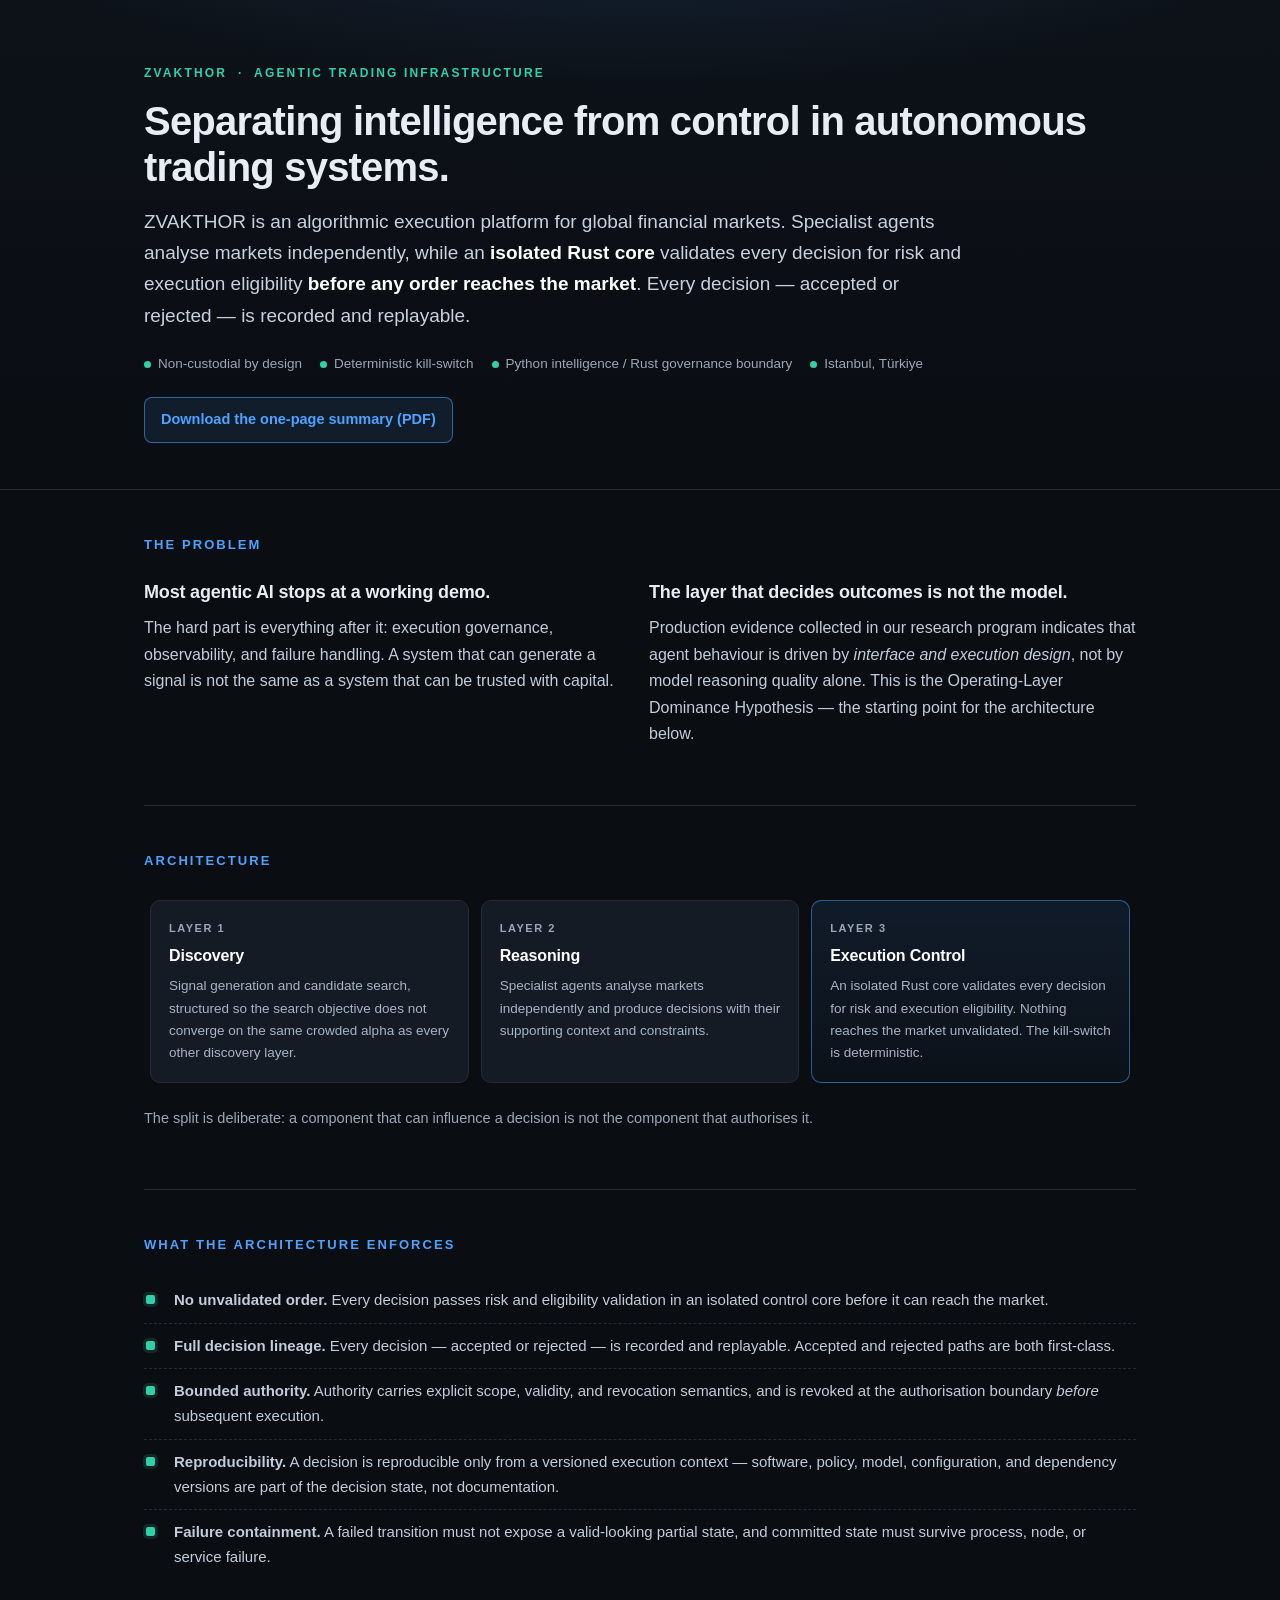
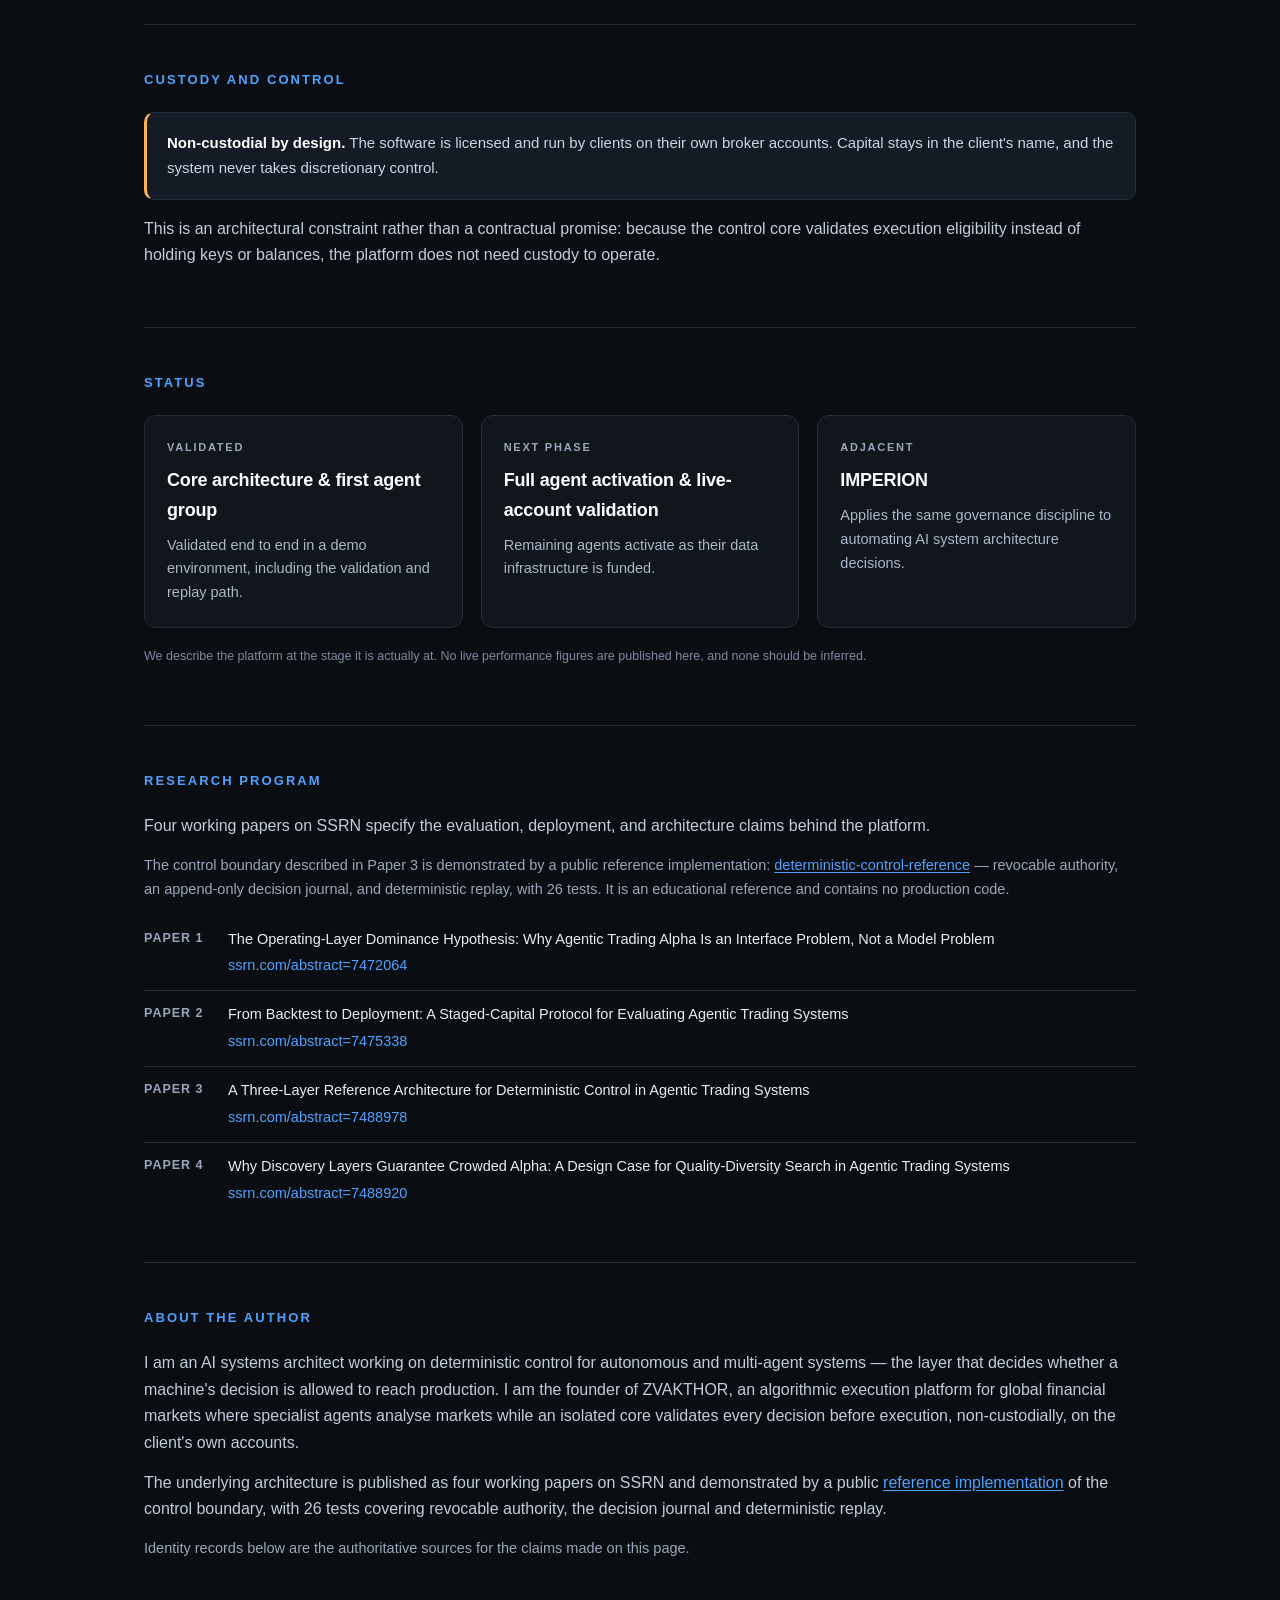
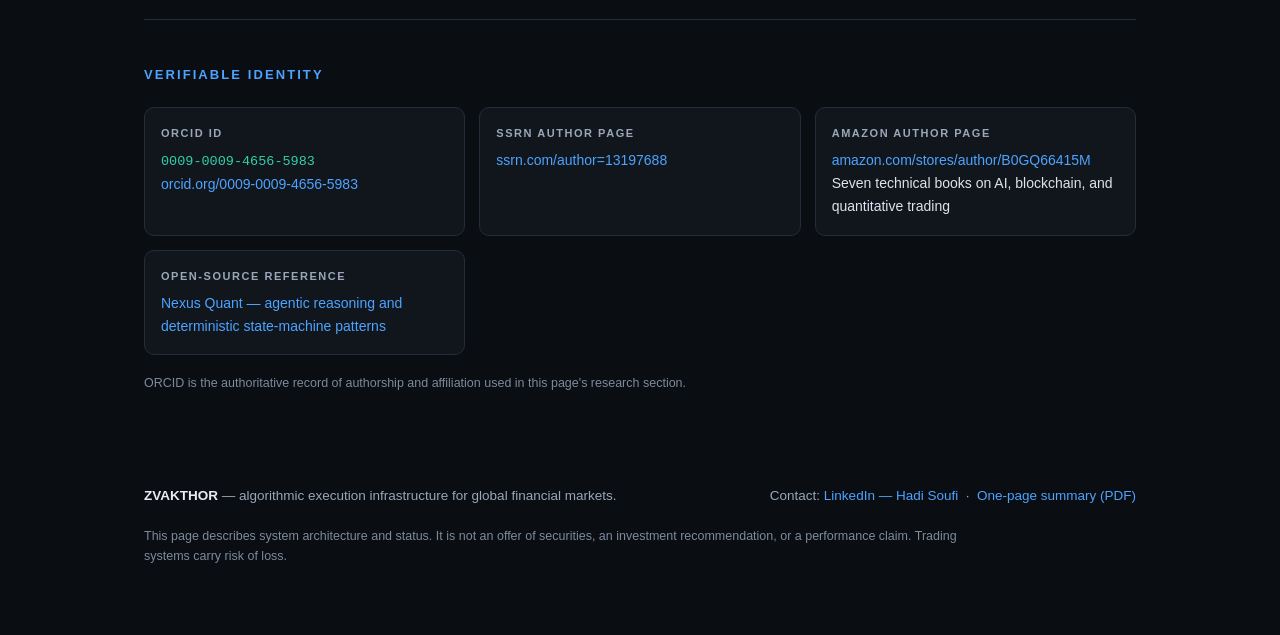
==== index.html @ 2861928b "a11y: make in-text links distinguishable by underline (WCAG 1.4.1)" ====
<!DOCTYPE html>
<html lang="en">
<head>
<meta charset="utf-8">
<meta name="viewport" content="width=device-width, initial-scale=1">
<title>ZVAKTHOR — Deterministic Control for Autonomous Trading Agents</title>
<meta name="description" content="ZVAKTHOR separates intelligence from control in autonomous trading systems. Specialist agents analyse markets; an isolated Rust core validates every decision before it can reach the market. Non-custodial by design.">
<meta property="og:type" content="website">
<meta property="og:site_name" content="ZVAKTHOR">
<meta property="og:title" content="ZVAKTHOR — Deterministic Control for Autonomous Trading Agents">
<meta property="og:description" content="Separating intelligence from control: specialist agents analyse markets, an isolated Rust core validates every decision before it can reach the market, and every decision is recorded and replayable. Four SSRN research papers and a verifiable ORCID record.">
<meta property="og:url" content="https://hadisoufi20.github.io/">
<meta property="og:image" content="https://hadisoufi20.github.io/og-card.png">
<meta property="og:image:width" content="1200">
<meta property="og:image:height" content="630">
<meta name="twitter:card" content="summary_large_image">
<meta name="twitter:title" content="ZVAKTHOR — Deterministic Control for Autonomous Trading Agents">
<meta name="twitter:description" content="Specialist agents analyse markets; an isolated Rust core validates every decision before it can reach the market. Non-custodial by design.">
<meta name="twitter:image" content="https://hadisoufi20.github.io/og-card.png">
<link rel="icon" href="data:image/svg+xml,%3Csvg xmlns='http://www.w3.org/2000/svg' viewBox='0 0 64 64'%3E%3Crect width='64' height='64' rx='12' fill='%230a0d12'/%3E%3Cpath d='M18 18h28L30 34h14L18 46l10-16z' fill='%234da3ff'/%3E%3C/svg%3E">
<meta name="theme-color" content="#0a0d12">
<link rel="canonical" href="https://hadisoufi20.github.io/">
<meta name="robots" content="index,follow,max-image-preview:large">
<meta name="author" content="Hadi Soufi">
<script type="application/ld+json">{"@context":"https://schema.org","@graph":[{"@type":"Person","@id":"https://hadisoufi20.github.io/#person","name":"Hadi Soufi","jobTitle":"Founder, ZVAKTHOR","description":"AI systems architect specialising in deterministic control architectures for autonomous and multi-agent systems.","url":"https://hadisoufi20.github.io/","sameAs":["https://orcid.org/0009-0009-4656-5983","https://ssrn.com/author=13197688","https://www.linkedin.com/in/hadi-soufi-463170266","https://github.com/hadisoufi20","https://www.amazon.com/stores/author/B0GQ66415M"]},{"@type":"Organization","@id":"https://hadisoufi20.github.io/#zvakthor","name":"ZVAKTHOR","description":"Algorithmic execution platform that separates intelligence from control: specialist agents analyse markets while an isolated Rust core validates every decision for risk and execution eligibility before any order reaches the market.","url":"https://hadisoufi20.github.io/","founder":{"@id":"https://hadisoufi20.github.io/#person"},"knowsAbout":["AI systems architecture","multi-agent systems","deterministic execution control","algorithmic trading infrastructure"]}]}</script>
<style>
  :root{
    --bg:#0a0d12;
    --panel:#11161d;
    --panel2:#151b24;
    --line:#232c38;
    --ink:#e8edf4;
    --muted:#9aa7b8;
    --accent:#4da3ff;
    --accent2:#31d0aa;
    --warn:#ffb454;
    --maxw:1040px;
  }
  *{box-sizing:border-box}
  html,body{margin:0;padding:0}
  body{
    background:var(--bg);
    color:var(--ink);
    font:16px/1.65 -apple-system,BlinkMacSystemFont,"Segoe UI",Roboto,Helvetica,Arial,sans-serif;
    -webkit-font-smoothing:antialiased;
  }
  a{color:var(--accent);text-decoration:none}
  a:hover{text-decoration:underline}
  p a{text-decoration:underline;text-underline-offset:2px}
  .wrap{max-width:var(--maxw);margin:0 auto;padding:0 24px}

  header.hero{
    border-bottom:1px solid var(--line);
    background:
      radial-gradient(1100px 380px at 50% -180px, rgba(77,163,255,.18), transparent 70%),
      linear-gradient(180deg,#0d1219,#0a0d12);
    padding:64px 0 46px;
  }
  .kicker{
    font-size:12px;letter-spacing:.18em;text-transform:uppercase;
    color:var(--accent2);font-weight:700;margin:0 0 14px;
  }
  h1{
    font-size:40px;line-height:1.15;margin:0 0 16px;letter-spacing:-.02em;font-weight:750;
  }
  h1 .thin{color:var(--muted);font-weight:400}
  .lede{font-size:19px;color:#c7d2e0;margin:0 0 22px;max-width:820px}
  .lede strong{color:#fff}
  .meta{font-size:13.5px;color:var(--muted);display:flex;flex-wrap:wrap;gap:8px 18px}
  .meta span{display:inline-flex;align-items:center;gap:7px}
  .dot{width:7px;height:7px;border-radius:50%;background:var(--accent2);display:inline-block}

  section{padding:44px 0;border-bottom:1px solid var(--line)}
  section:last-of-type{border-bottom:none}
  h2{font-size:13px;letter-spacing:.16em;text-transform:uppercase;color:var(--accent);margin:0 0 22px;font-weight:700}
  h3{font-size:18px;margin:0 0 8px;letter-spacing:-.01em}
  p{margin:0 0 14px;color:#c2cddb}
  p.tight{margin-bottom:8px}

  .grid{display:grid;gap:18px}
  .g3{grid-template-columns:repeat(3,1fr)}
  .g2{grid-template-columns:repeat(2,1fr)}

  .card{
    background:var(--panel);border:1px solid var(--line);border-radius:12px;padding:22px;
  }
  .card .num{
    font-size:11px;letter-spacing:.16em;text-transform:uppercase;color:var(--muted);font-weight:700;
    margin:0 0 10px;
  }
  .card h3{color:#fff}
  .card p{font-size:14.5px;margin:0;color:#aab7c7}

  ul.checks{list-style:none;margin:0;padding:0}
  ul.checks li{
    position:relative;padding:10px 0 10px 30px;border-bottom:1px dashed var(--line);color:#c2cddb;font-size:15px;
  }
  ul.checks li:last-child{border-bottom:none}
  ul.checks li:before{
    content:"";position:absolute;left:2px;top:17px;width:9px;height:9px;border-radius:2px;
    background:var(--accent2);box-shadow:0 0 0 3px rgba(49,208,170,.14);
  }

  .flow{display:flex;align-items:stretch;gap:0;margin:6px 0 0;flex-wrap:wrap}
  .step{
    flex:1 1 200px;background:var(--panel2);border:1px solid var(--line);border-radius:10px;padding:18px;position:relative;margin:6px;
  }
  .step .tag{font-size:11px;letter-spacing:.14em;text-transform:uppercase;color:var(--muted);font-weight:700}
  .step h3{font-size:16px;margin:6px 0 6px;color:#fff}
  .step p{font-size:13.5px;margin:0;color:#a7b4c4}
  .step.core{border-color:rgba(77,163,255,.5);background:linear-gradient(180deg,rgba(77,163,255,.10),rgba(77,163,255,.03))}

  .claim{
    background:var(--panel2);border:1px solid var(--line);border-left:3px solid var(--warn);
    border-radius:10px;padding:18px 20px;color:#cbd5e2;font-size:15px;
  }
  .claim strong{color:#fff}

  table.papers{width:100%;border-collapse:collapse;font-size:14.5px}
  table.papers td{padding:12px 10px;border-bottom:1px solid var(--line);vertical-align:top}
  table.papers td:first-child{padding-left:0;width:74px;color:var(--muted);font-size:12.5px;letter-spacing:.08em;text-transform:uppercase;font-weight:700;white-space:nowrap}
  table.papers tr:last-child td{border-bottom:none}
  table.papers .t{color:#e9eef5;display:block;margin-bottom:3px}

  .ids{display:grid;grid-template-columns:repeat(auto-fit,minmax(240px,1fr));gap:14px}
  .id{background:var(--panel);border:1px solid var(--line);border-radius:10px;padding:16px}
  .id .lbl{font-size:11px;letter-spacing:.14em;text-transform:uppercase;color:var(--muted);font-weight:700;margin-bottom:7px}
  .id .val{font-size:14px;word-break:break-word;color:#dbe4ee}
  .id .val code{font-family:ui-monospace,SFMono-Regular,Menlo,monospace;font-size:13.5px;color:var(--accent2)}

  footer{padding:34px 0 54px;color:var(--muted);font-size:13.5px}
  .foot-grid{display:flex;justify-content:space-between;gap:20px;flex-wrap:wrap}
  .note{font-size:12.5px;color:#7d8b9c;margin-top:18px;max-width:820px}

  @media (max-width:760px){
    h1{font-size:30px}
    .g3,.g2{grid-template-columns:1fr}
    .lede{font-size:17px}
    header.hero{padding:44px 0 34px}
  }
  @media print{
    body{background:#fff;color:#111}
    header.hero{background:#fff;border-bottom:1px solid #ddd}
    .card,.step,.id,.claim{background:#fff;border-color:#ddd}
    h1,h2,h3,.card h3,.step h3,.claim strong{color:#111}
    p,li,.card p,.step p,.id .val{color:#222}
    section{page-break-inside:avoid}
    a{color:#0b5cad}
  }
</style>
</head>
<body>

<header class="hero">
  <div class="wrap">
    <p class="kicker">ZVAKTHOR &nbsp;·&nbsp; Agentic Trading Infrastructure</p>
    <h1>Separating intelligence from control in autonomous trading systems.</h1>
    <p class="lede">
      ZVAKTHOR is an algorithmic execution platform for global financial markets. Specialist agents analyse markets
      independently, while an <strong>isolated Rust core</strong> validates every decision for risk and execution
      eligibility <strong>before any order reaches the market</strong>. Every decision — accepted or rejected — is
      recorded and replayable.
    </p>
    <div class="meta">
      <span><i class="dot"></i> Non-custodial by design</span>
      <span><i class="dot"></i> Deterministic kill-switch</span>
      <span><i class="dot"></i> Python intelligence / Rust governance boundary</span>
      <span><i class="dot"></i> Istanbul, Türkiye</span>
    </div>
    <p style="margin:22px 0 0">
      <a href="zvakthor-one-pager.pdf" style="text-decoration:none;display:inline-block;border:1px solid rgba(77,163,255,.55);background:rgba(77,163,255,.10);border-radius:8px;padding:10px 16px;font-size:14.5px;font-weight:600">Download the one-page summary (PDF)</a>
    </p>
  </div>
</header>

<main class="wrap" id="main">

  <section>
    <h2>The Problem</h2>
    <div class="grid g2">
      <div>
        <h3>Most agentic AI stops at a working demo.</h3>
        <p>
          The hard part is everything after it: execution governance, observability, and failure handling.
          A system that can generate a signal is not the same as a system that can be trusted with capital.
        </p>
      </div>
      <div>
        <h3>The layer that decides outcomes is not the model.</h3>
        <p>
          Production evidence collected in our research program indicates that agent behaviour is driven by
          <em>interface and execution design</em>, not by model reasoning quality alone. This is the
          Operating-Layer Dominance Hypothesis — the starting point for the architecture below.
        </p>
      </div>
    </div>
  </section>

  <section>
    <h2>Architecture</h2>
    <div class="flow">
      <div class="step">
        <div class="tag">Layer 1</div>
        <h3>Discovery</h3>
        <p>Signal generation and candidate search, structured so the search objective does not converge on the same crowded alpha as every other discovery layer.</p>
      </div>
      <div class="step">
        <div class="tag">Layer 2</div>
        <h3>Reasoning</h3>
        <p>Specialist agents analyse markets independently and produce decisions with their supporting context and constraints.</p>
      </div>
      <div class="step core">
        <div class="tag">Layer 3</div>
        <h3>Execution Control</h3>
        <p>An isolated Rust core validates every decision for risk and execution eligibility. Nothing reaches the market unvalidated. The kill-switch is deterministic.</p>
      </div>
    </div>
    <p style="margin-top:18px;font-size:14.5px;color:#9aa7b8">
      The split is deliberate: a component that can influence a decision is not the component that authorises it.
    </p>
  </section>

  <section>
    <h2>What the architecture enforces</h2>
    <ul class="checks">
      <li><strong>No unvalidated order.</strong> Every decision passes risk and eligibility validation in an isolated control core before it can reach the market.</li>
      <li><strong>Full decision lineage.</strong> Every decision — accepted or rejected — is recorded and replayable. Accepted and rejected paths are both first-class.</li>
      <li><strong>Bounded authority.</strong> Authority carries explicit scope, validity, and revocation semantics, and is revoked at the authorisation boundary <em>before</em> subsequent execution.</li>
      <li><strong>Reproducibility.</strong> A decision is reproducible only from a versioned execution context — software, policy, model, configuration, and dependency versions are part of the decision state, not documentation.</li>
      <li><strong>Failure containment.</strong> A failed transition must not expose a valid-looking partial state, and committed state must survive process, node, or service failure.</li>
    </ul>
  </section>

  <section>
    <h2>Custody and control</h2>
    <div class="claim">
      <strong>Non-custodial by design.</strong> The software is licensed and run by clients on their own broker accounts.
      Capital stays in the client's name, and the system never takes discretionary control.
    </div>
    <p style="margin-top:16px">
      This is an architectural constraint rather than a contractual promise: because the control core validates execution
      eligibility instead of holding keys or balances, the platform does not need custody to operate.
    </p>
  </section>

  <section>
    <h2>Status</h2>
    <div class="grid g3">
      <div class="card">
        <div class="num">Validated</div>
        <h3>Core architecture &amp; first agent group</h3>
        <p>Validated end to end in a demo environment, including the validation and replay path.</p>
      </div>
      <div class="card">
        <div class="num">Next phase</div>
        <h3>Full agent activation &amp; live-account validation</h3>
        <p>Remaining agents activate as their data infrastructure is funded.</p>
      </div>
      <div class="card">
        <div class="num">Adjacent</div>
        <h3>IMPERION</h3>
        <p>Applies the same governance discipline to automating AI system architecture decisions.</p>
      </div>
    </div>
    <p class="note">
      We describe the platform at the stage it is actually at. No live performance figures are published here, and none should be inferred.
    </p>
  </section>

  <section>
    <h2>Research program</h2>
    <p>Four working papers on SSRN specify the evaluation, deployment, and architecture claims behind the platform.</p>
    <p style="font-size:14.5px;color:#9aa7b8">
      The control boundary described in Paper 3 is demonstrated by a public reference implementation:
      <a href="https://github.com/hadisoufi20/deterministic-control-reference">deterministic-control-reference</a>
      — revocable authority, an append-only decision journal, and deterministic replay, with 26 tests.
      It is an educational reference and contains no production code.
    </p>
    <table class="papers">
      <tr>
        <td>Paper 1</td>
        <td>
          <span class="t">The Operating-Layer Dominance Hypothesis: Why Agentic Trading Alpha Is an Interface Problem, Not a Model Problem</span>
          <a href="https://ssrn.com/abstract=7472064">ssrn.com/abstract=7472064</a>
        </td>
      </tr>
      <tr>
        <td>Paper 2</td>
        <td>
          <span class="t">From Backtest to Deployment: A Staged-Capital Protocol for Evaluating Agentic Trading Systems</span>
          <a href="https://ssrn.com/abstract=7475338">ssrn.com/abstract=7475338</a>
        </td>
      </tr>
      <tr>
        <td>Paper 3</td>
        <td>
          <span class="t">A Three-Layer Reference Architecture for Deterministic Control in Agentic Trading Systems</span>
          <a href="https://ssrn.com/abstract=7488978">ssrn.com/abstract=7488978</a>
        </td>
      </tr>
      <tr>
        <td>Paper 4</td>
        <td>
          <span class="t">Why Discovery Layers Guarantee Crowded Alpha: A Design Case for Quality-Diversity Search in Agentic Trading Systems</span>
          <a href="https://ssrn.com/abstract=7488920">ssrn.com/abstract=7488920</a>
        </td>
      </tr>
    </table>
  </section>

  <section>
    <h2>About the author</h2>
    <p>
      I am an AI systems architect working on deterministic control for autonomous and multi-agent systems — the
      layer that decides whether a machine's decision is allowed to reach production. I am the founder of
      ZVAKTHOR, an algorithmic execution platform for global financial markets where specialist agents analyse
      markets while an isolated core validates every decision before execution, non-custodially, on the client's
      own accounts.
    </p>
    <p>
      The underlying architecture is published as four working papers on SSRN and demonstrated by a public
      <a href="https://github.com/hadisoufi20/deterministic-control-reference">reference implementation</a> of the
      control boundary, with 26 tests covering revocable authority, the decision journal and deterministic replay.
    </p>
    <p style="font-size:14.5px;color:#9aa7b8">
      Identity records below are the authoritative sources for the claims made on this page.
    </p>
  </section>

  <section>
    <h2>Verifiable identity</h2>
    <div class="ids">
      <div class="id">
        <div class="lbl">ORCID iD</div>
        <div class="val"><code>0009-0009-4656-5983</code><br>
        <a href="https://orcid.org/0009-0009-4656-5983">orcid.org/0009-0009-4656-5983</a></div>
      </div>
      <div class="id">
        <div class="lbl">SSRN author page</div>
        <div class="val"><a href="https://ssrn.com/author=13197688">ssrn.com/author=13197688</a></div>
      </div>
      <div class="id">
        <div class="lbl">Amazon author page</div>
        <div class="val"><a href="https://www.amazon.com/stores/author/B0GQ66415M">amazon.com/stores/author/B0GQ66415M</a><br>Seven technical books on AI, blockchain, and quantitative trading</div>
      </div>
      <div class="id">
        <div class="lbl">Open-source reference</div>
        <div class="val"><a href="https://github.com/hadisoufi20/NexusQuant">Nexus Quant — agentic reasoning and deterministic state-machine patterns</a></div>
      </div>
    </div>
    <p class="note">
      ORCID is the authoritative record of authorship and affiliation used in this page's research section.
    </p>
  </section>

</main>

<footer>
  <div class="wrap">
    <div class="foot-grid">
      <div>
        <strong style="color:#e8edf4">ZVAKTHOR</strong> — algorithmic execution infrastructure for global financial markets.
      </div>
      <div>
        Contact: <a href="https://www.linkedin.com/in/hadi-soufi-463170266">LinkedIn — Hadi Soufi</a>
        &nbsp;·&nbsp; <a href="zvakthor-one-pager.pdf">One-page summary (PDF)</a>
      </div>
    </div>
    <p class="note">
      This page describes system architecture and status. It is not an offer of securities, an investment recommendation,
      or a performance claim. Trading systems carry risk of loss.
    </p>
  </div>
</footer>

</body>
</html>
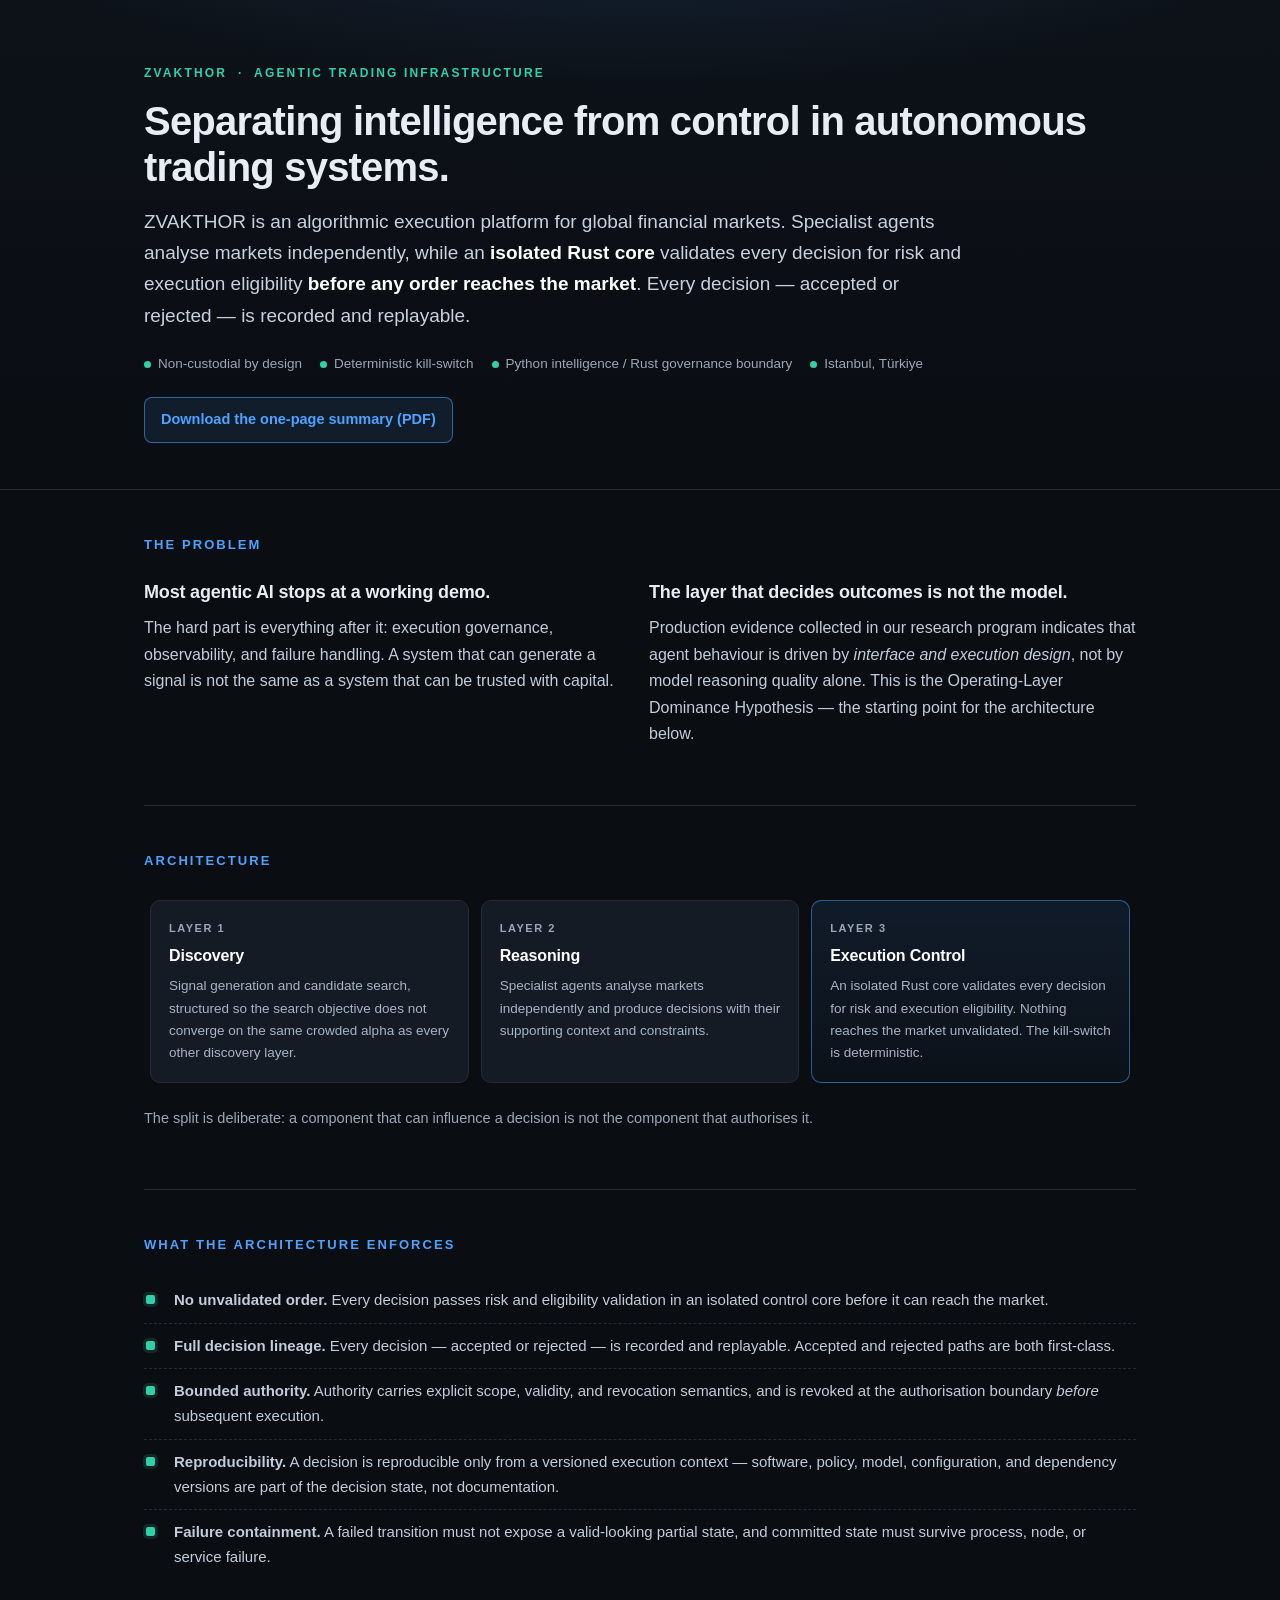
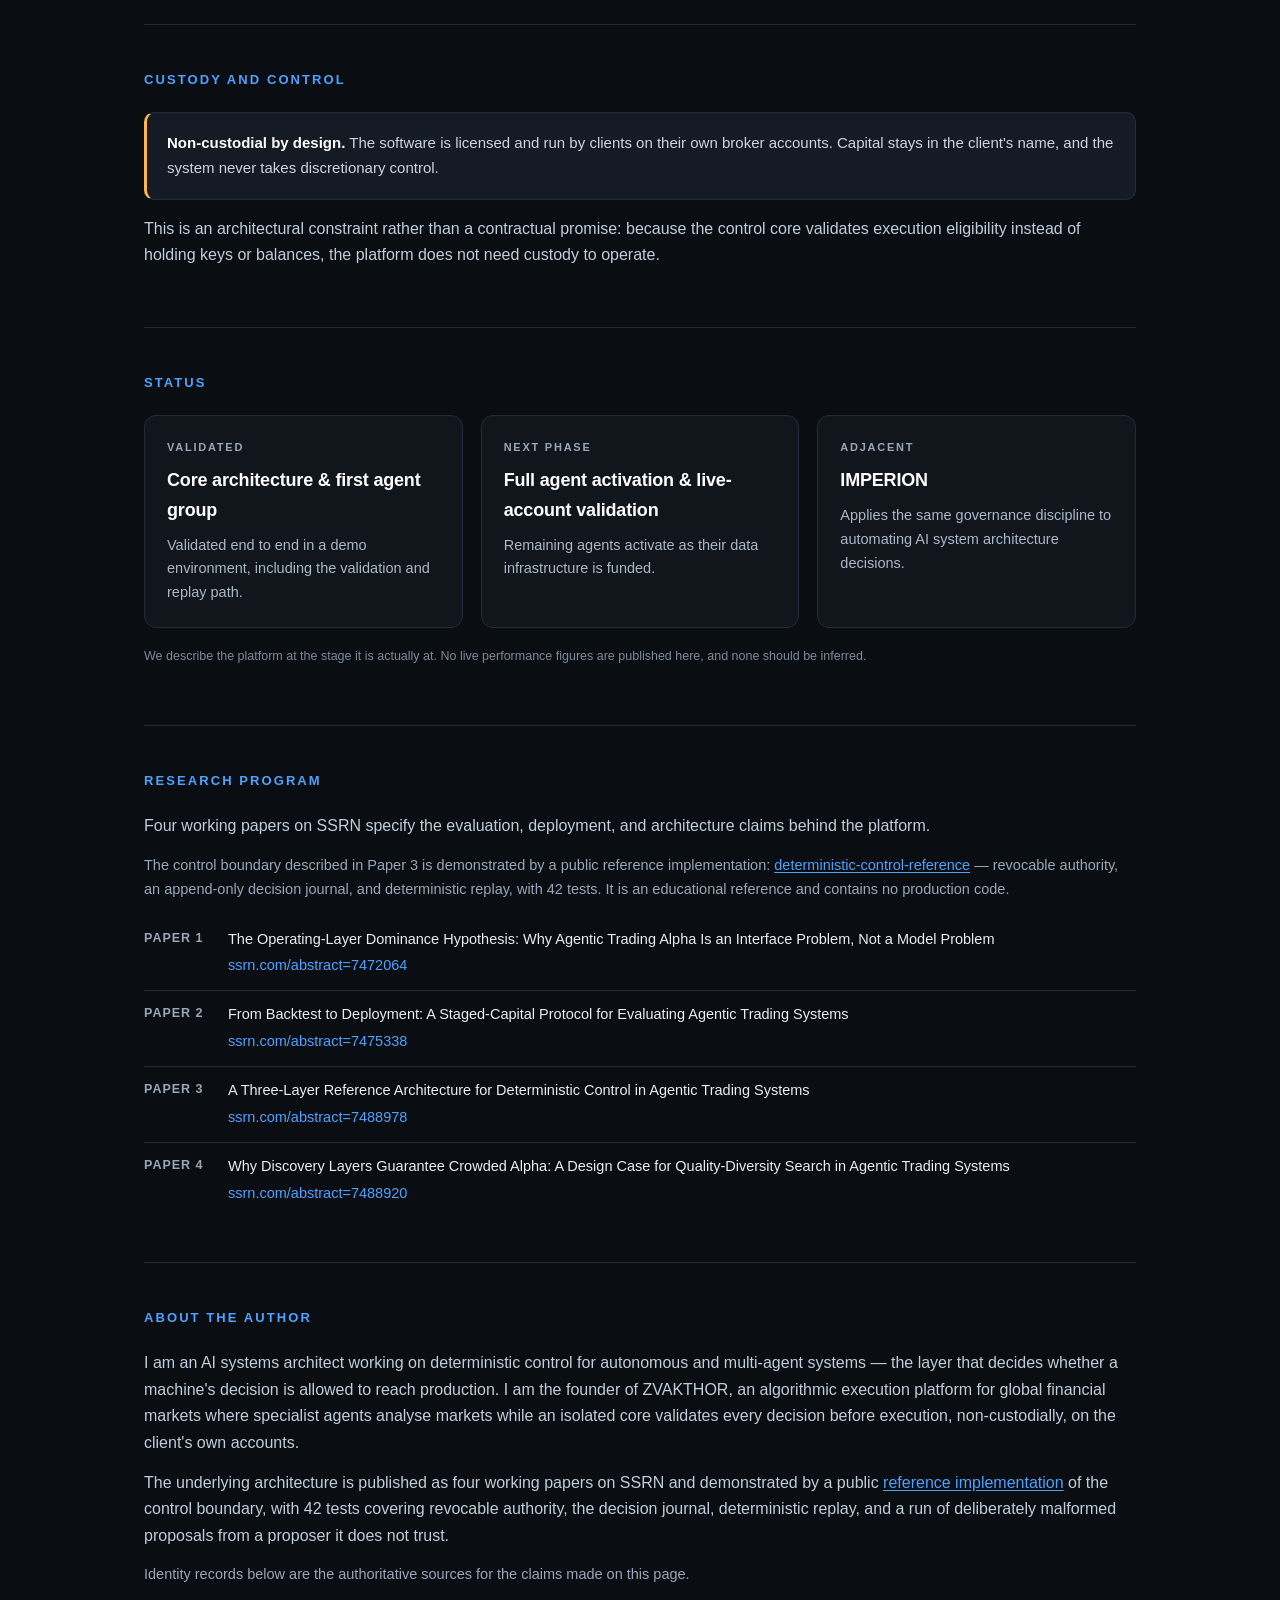
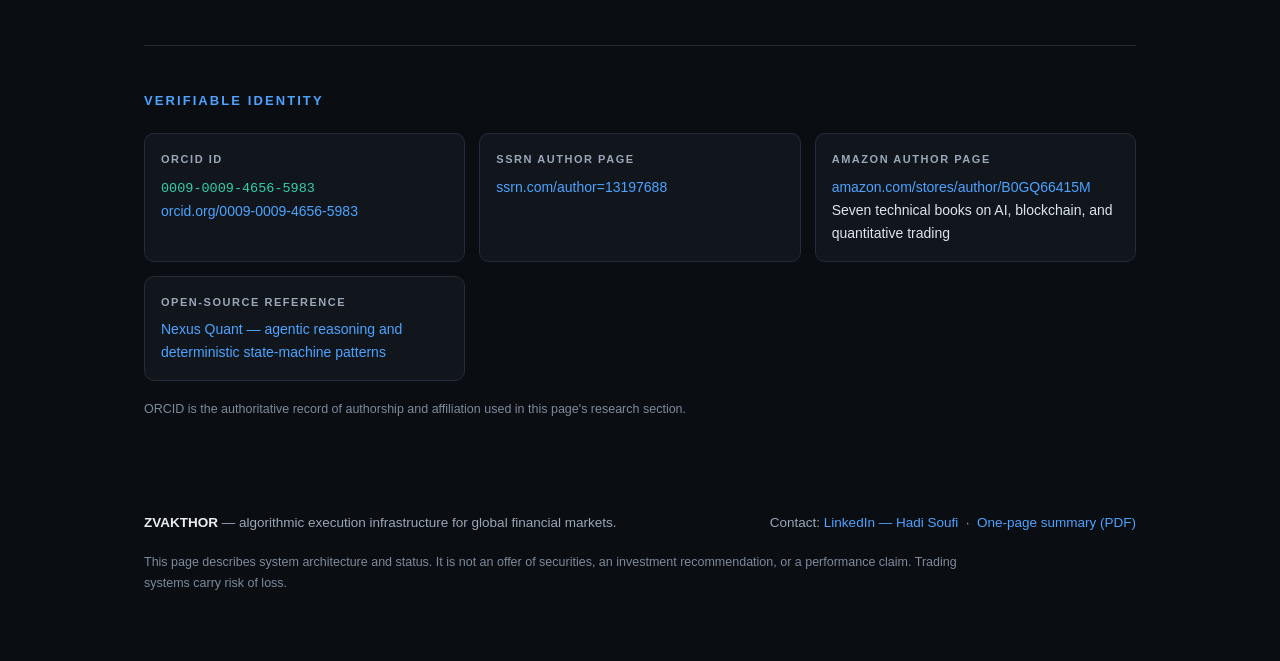
==== commit cd0b25f6: "content: reflect the expanded evidence package (42 tests) for the architecture reference" ====
--- a/index.html
+++ b/index.html
@@ -273,7 +273,7 @@
     <p style="font-size:14.5px;color:#9aa7b8">
       The control boundary described in Paper 3 is demonstrated by a public reference implementation:
       <a href="https://github.com/hadisoufi20/deterministic-control-reference">deterministic-control-reference</a>
-      — revocable authority, an append-only decision journal, and deterministic replay, with 26 tests.
+      — revocable authority, an append-only decision journal, and deterministic replay, with 42 tests.
       It is an educational reference and contains no production code.
     </p>
     <table class="papers">
@@ -320,7 +320,7 @@
     <p>
       The underlying architecture is published as four working papers on SSRN and demonstrated by a public
       <a href="https://github.com/hadisoufi20/deterministic-control-reference">reference implementation</a> of the
-      control boundary, with 26 tests covering revocable authority, the decision journal and deterministic replay.
+      control boundary, with 42 tests covering revocable authority, the decision journal, deterministic replay, and a run of deliberately malformed proposals from a proposer it does not trust.
     </p>
     <p style="font-size:14.5px;color:#9aa7b8">
       Identity records below are the authoritative sources for the claims made on this page.
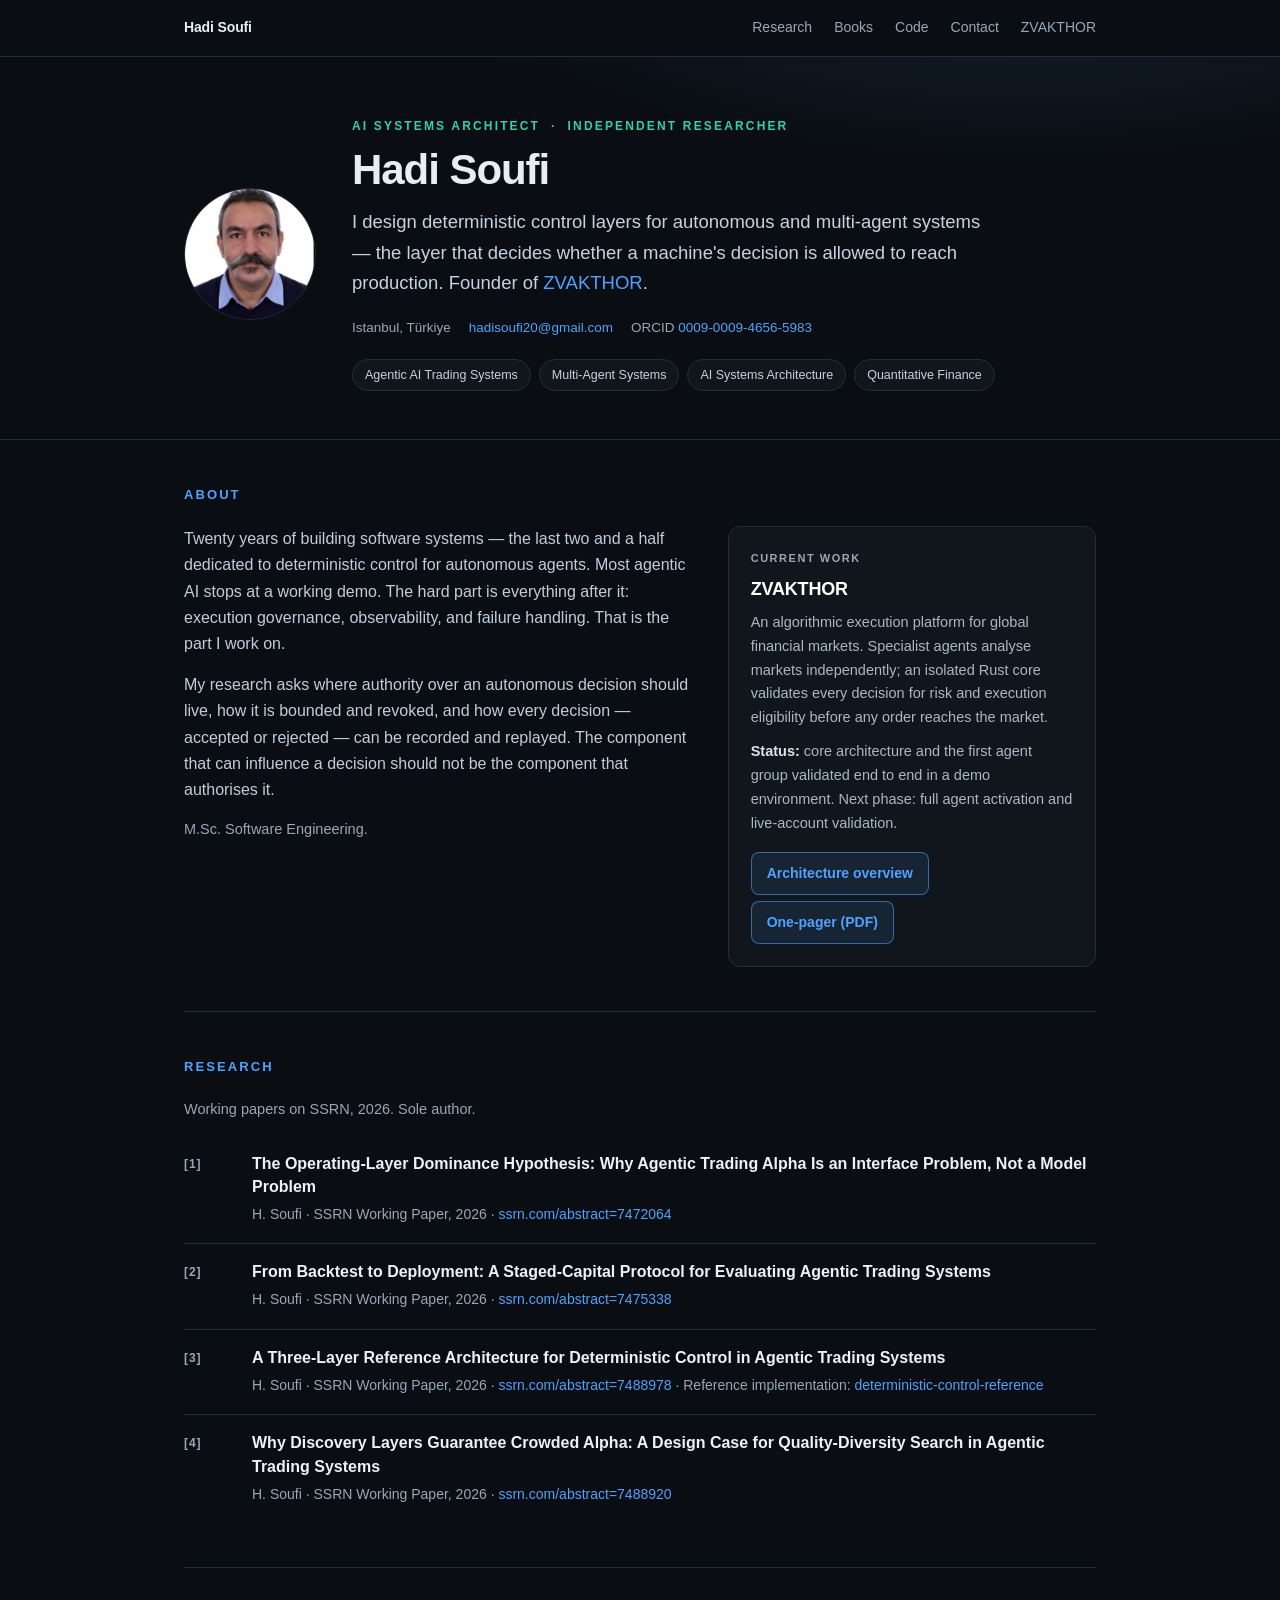
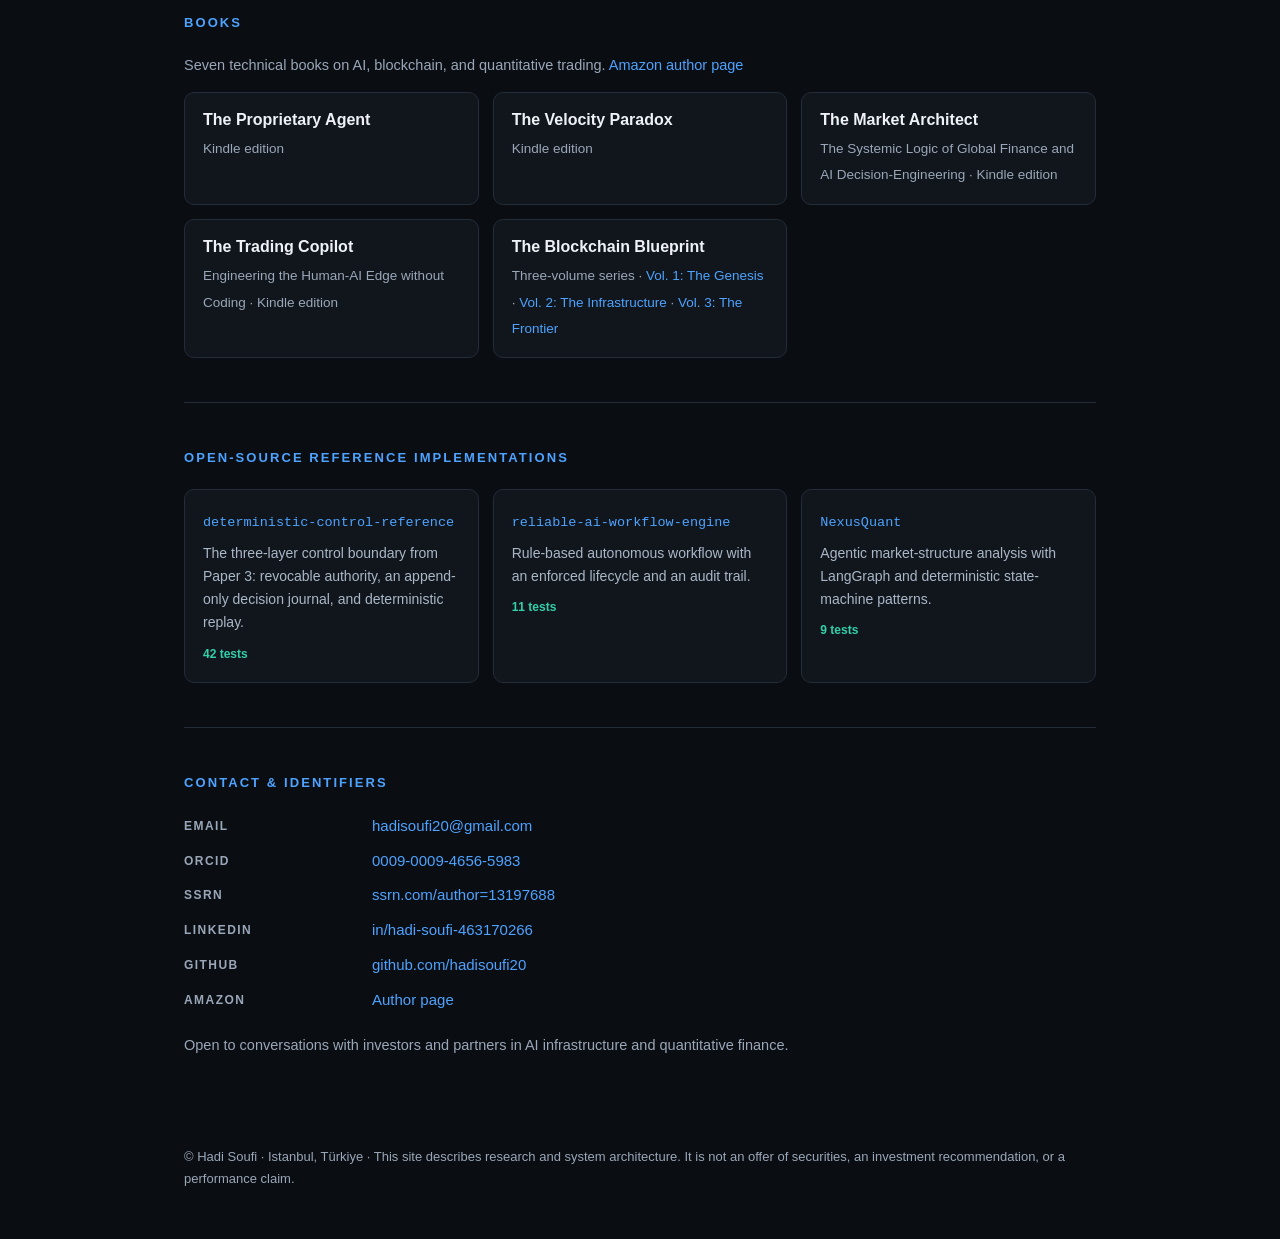
==== commit 5b1f00c9: "Person-first homepage; move ZVAKTHOR overview to /zvakthor/ - New researcher homepage: papers, books" ====
--- a/index.html
+++ b/index.html
@@ -3,373 +3,303 @@
 <head>
 <meta charset="utf-8">
 <meta name="viewport" content="width=device-width, initial-scale=1">
-<title>ZVAKTHOR — Deterministic Control for Autonomous Trading Agents</title>
-<meta name="description" content="ZVAKTHOR separates intelligence from control in autonomous trading systems. Specialist agents analyse markets; an isolated Rust core validates every decision before it can reach the market. Non-custodial by design.">
-<meta property="og:type" content="website">
-<meta property="og:site_name" content="ZVAKTHOR">
-<meta property="og:title" content="ZVAKTHOR — Deterministic Control for Autonomous Trading Agents">
-<meta property="og:description" content="Separating intelligence from control: specialist agents analyse markets, an isolated Rust core validates every decision before it can reach the market, and every decision is recorded and replayable. Four SSRN research papers and a verifiable ORCID record.">
+<title>Hadi Soufi — AI Systems Architect · Deterministic Control for Autonomous Systems</title>
+<meta name="description" content="Hadi Soufi is an AI systems architect and independent researcher working on deterministic control for autonomous and multi-agent systems. Founder of ZVAKTHOR. Four SSRN working papers and seven technical books.">
+<meta property="og:site_name" content="Hadi Soufi">
+<meta property="og:title" content="Hadi Soufi — AI Systems Architect">
+<meta property="og:description" content="Deterministic control for autonomous and multi-agent systems. Founder of ZVAKTHOR. Four SSRN working papers, seven technical books, and public reference implementations.">
 <meta property="og:url" content="https://hadisoufi20.github.io/">
 <meta property="og:image" content="https://hadisoufi20.github.io/og-card.png">
 <meta property="og:image:width" content="1200">
 <meta property="og:image:height" content="630">
+<meta property="og:type" content="website">
 <meta name="twitter:card" content="summary_large_image">
-<meta name="twitter:title" content="ZVAKTHOR — Deterministic Control for Autonomous Trading Agents">
-<meta name="twitter:description" content="Specialist agents analyse markets; an isolated Rust core validates every decision before it can reach the market. Non-custodial by design.">
+<meta name="twitter:title" content="Hadi Soufi — AI Systems Architect">
+<meta name="twitter:description" content="Deterministic control for autonomous and multi-agent systems. Founder of ZVAKTHOR.">
 <meta name="twitter:image" content="https://hadisoufi20.github.io/og-card.png">
 <link rel="icon" href="data:image/svg+xml,%3Csvg xmlns='http://www.w3.org/2000/svg' viewBox='0 0 64 64'%3E%3Crect width='64' height='64' rx='12' fill='%230a0d12'/%3E%3Cpath d='M18 18h28L30 34h14L18 46l10-16z' fill='%234da3ff'/%3E%3C/svg%3E">
 <meta name="theme-color" content="#0a0d12">
 <link rel="canonical" href="https://hadisoufi20.github.io/">
 <meta name="robots" content="index,follow,max-image-preview:large">
 <meta name="author" content="Hadi Soufi">
-<script type="application/ld+json">{"@context":"https://schema.org","@graph":[{"@type":"Person","@id":"https://hadisoufi20.github.io/#person","name":"Hadi Soufi","jobTitle":"Founder, ZVAKTHOR","description":"AI systems architect specialising in deterministic control architectures for autonomous and multi-agent systems.","url":"https://hadisoufi20.github.io/","sameAs":["https://orcid.org/0009-0009-4656-5983","https://ssrn.com/author=13197688","https://www.linkedin.com/in/hadi-soufi-463170266","https://github.com/hadisoufi20","https://www.amazon.com/stores/author/B0GQ66415M"]},{"@type":"Organization","@id":"https://hadisoufi20.github.io/#zvakthor","name":"ZVAKTHOR","description":"Algorithmic execution platform that separates intelligence from control: specialist agents analyse markets while an isolated Rust core validates every decision for risk and execution eligibility before any order reaches the market.","url":"https://hadisoufi20.github.io/","founder":{"@id":"https://hadisoufi20.github.io/#person"},"knowsAbout":["AI systems architecture","multi-agent systems","deterministic execution control","algorithmic trading infrastructure"]}]}</script>
+<link rel="me" href="https://orcid.org/0009-0009-4656-5983">
+<link rel="me" href="https://github.com/hadisoufi20">
+<link rel="me" href="https://www.linkedin.com/in/hadi-soufi-463170266">
+<script type="application/ld+json">{"@context":"https://schema.org","@graph":[
+{"@type":"Person","@id":"https://hadisoufi20.github.io/#person","name":"Hadi Soufi","jobTitle":"AI Systems Architect","description":"AI systems architect and independent researcher working on deterministic control architectures for autonomous and multi-agent systems.","url":"https://hadisoufi20.github.io/","email":"mailto:hadisoufi20@gmail.com","image":"https://hadisoufi20.github.io/assets/profile-photo.png","address":{"@type":"PostalAddress","addressLocality":"Istanbul","addressCountry":"TR"},"identifier":{"@type":"PropertyValue","propertyID":"ORCID","value":"0009-0009-4656-5983"},"knowsAbout":["Agentic AI Trading Systems","Multi-Agent Systems","AI Systems Architecture","Quantitative Finance","Deterministic execution control"],"founder":{"@id":"https://hadisoufi20.github.io/zvakthor/#zvakthor"},"sameAs":["https://orcid.org/0009-0009-4656-5983","https://ssrn.com/author=13197688","https://www.linkedin.com/in/hadi-soufi-463170266","https://github.com/hadisoufi20","https://www.amazon.com/stores/author/B0GQ66415M"]},
+{"@type":"Organization","@id":"https://hadisoufi20.github.io/zvakthor/#zvakthor","name":"ZVAKTHOR","description":"Algorithmic execution platform that separates intelligence from control: specialist agents analyse markets while an isolated Rust core validates every decision for risk and execution eligibility before any order reaches the market.","url":"https://hadisoufi20.github.io/zvakthor/","founder":{"@id":"https://hadisoufi20.github.io/#person"}},
+{"@type":"ScholarlyArticle","name":"The Operating-Layer Dominance Hypothesis: Why Agentic Trading Alpha Is an Interface Problem, Not a Model Problem","author":{"@id":"https://hadisoufi20.github.io/#person"},"publisher":"SSRN","datePublished":"2026","url":"https://ssrn.com/abstract=7472064"},
+{"@type":"ScholarlyArticle","name":"From Backtest to Deployment: A Staged-Capital Protocol for Evaluating Agentic Trading Systems","author":{"@id":"https://hadisoufi20.github.io/#person"},"publisher":"SSRN","datePublished":"2026","url":"https://ssrn.com/abstract=7475338"},
+{"@type":"ScholarlyArticle","name":"A Three-Layer Reference Architecture for Deterministic Control in Agentic Trading Systems","author":{"@id":"https://hadisoufi20.github.io/#person"},"publisher":"SSRN","datePublished":"2026","url":"https://ssrn.com/abstract=7488978"},
+{"@type":"ScholarlyArticle","name":"Why Discovery Layers Guarantee Crowded Alpha: A Design Case for Quality-Diversity Search in Agentic Trading Systems","author":{"@id":"https://hadisoufi20.github.io/#person"},"publisher":"SSRN","datePublished":"2026","url":"https://ssrn.com/abstract=7488920"}
+]}</script>
 <style>
   :root{
-    --bg:#0a0d12;
-    --panel:#11161d;
-    --panel2:#151b24;
-    --line:#232c38;
-    --ink:#e8edf4;
-    --muted:#9aa7b8;
-    --accent:#4da3ff;
-    --accent2:#31d0aa;
-    --warn:#ffb454;
-    --maxw:1040px;
+    --bg:#0a0d12;--panel:#11161d;--panel2:#151b24;--line:#232c38;
+    --ink:#e8edf4;--muted:#9aa7b8;--accent:#4da3ff;--accent2:#31d0aa;--maxw:960px;
   }
   *{box-sizing:border-box}
   html,body{margin:0;padding:0}
-  body{
-    background:var(--bg);
-    color:var(--ink);
-    font:16px/1.65 -apple-system,BlinkMacSystemFont,"Segoe UI",Roboto,Helvetica,Arial,sans-serif;
-    -webkit-font-smoothing:antialiased;
-  }
+  body{background:var(--bg);color:var(--ink);
+    font:16px/1.65 -apple-system,BlinkMacSystemFont,"Segoe UI",Roboto,Helvetica,Arial,sans-serif;-webkit-font-smoothing:antialiased}
   a{color:var(--accent);text-decoration:none}
   a:hover{text-decoration:underline}
-  p a{text-decoration:underline;text-underline-offset:2px}
   .wrap{max-width:var(--maxw);margin:0 auto;padding:0 24px}
 
-  header.hero{
-    border-bottom:1px solid var(--line);
-    background:
-      radial-gradient(1100px 380px at 50% -180px, rgba(77,163,255,.18), transparent 70%),
-      linear-gradient(180deg,#0d1219,#0a0d12);
-    padding:64px 0 46px;
-  }
-  .kicker{
-    font-size:12px;letter-spacing:.18em;text-transform:uppercase;
-    color:var(--accent2);font-weight:700;margin:0 0 14px;
-  }
-  h1{
-    font-size:40px;line-height:1.15;margin:0 0 16px;letter-spacing:-.02em;font-weight:750;
-  }
-  h1 .thin{color:var(--muted);font-weight:400}
-  .lede{font-size:19px;color:#c7d2e0;margin:0 0 22px;max-width:820px}
-  .lede strong{color:#fff}
-  .meta{font-size:13.5px;color:var(--muted);display:flex;flex-wrap:wrap;gap:8px 18px}
-  .meta span{display:inline-flex;align-items:center;gap:7px}
-  .dot{width:7px;height:7px;border-radius:50%;background:var(--accent2);display:inline-block}
+  nav.top{border-bottom:1px solid var(--line)}
+  nav.top .wrap{display:flex;justify-content:space-between;align-items:center;height:56px;font-size:14px}
+  nav.top .name{color:var(--ink);font-weight:650;letter-spacing:-.01em}
+  nav.top ul{list-style:none;display:flex;gap:22px;margin:0;padding:0}
+  nav.top ul a{color:var(--muted)}
+  nav.top ul a:hover{color:var(--ink);text-decoration:none}
+
+  header.hero{padding:60px 0 48px;border-bottom:1px solid var(--line);
+    background:radial-gradient(900px 340px at 80% -120px, rgba(77,163,255,.14), transparent 70%)}
+  .hero-grid{display:flex;gap:36px;align-items:center}
+  .photo{flex:0 0 132px;width:132px;height:132px;border-radius:50%;border:1px solid var(--line);object-fit:cover}
+  .kicker{font-size:12px;letter-spacing:.18em;text-transform:uppercase;color:var(--accent2);font-weight:700;margin:0 0 10px}
+  h1{font-size:42px;line-height:1.1;margin:0 0 14px;letter-spacing:-.025em;font-weight:750}
+  .lede{font-size:18.5px;color:#c7d2e0;margin:0 0 18px;max-width:640px}
+  .meta{font-size:13.5px;color:var(--muted);display:flex;flex-wrap:wrap;gap:6px 18px}
+  .chips{display:flex;flex-wrap:wrap;gap:8px;margin-top:20px}
+  .chip{font-size:12.5px;color:#c7d2e0;border:1px solid var(--line);background:var(--panel);border-radius:999px;padding:5px 12px}
 
   section{padding:44px 0;border-bottom:1px solid var(--line)}
-  section:last-of-type{border-bottom:none}
-  h2{font-size:13px;letter-spacing:.16em;text-transform:uppercase;color:var(--accent);margin:0 0 22px;font-weight:700}
-  h3{font-size:18px;margin:0 0 8px;letter-spacing:-.01em}
+  h2{font-size:13px;letter-spacing:.16em;text-transform:uppercase;color:var(--accent);margin:0 0 20px;font-weight:700}
+  h3{font-size:18px;margin:0 0 6px;letter-spacing:-.01em;color:#fff}
   p{margin:0 0 14px;color:#c2cddb}
-  p.tight{margin-bottom:8px}
-
-  .grid{display:grid;gap:18px}
-  .g3{grid-template-columns:repeat(3,1fr)}
-  .g2{grid-template-columns:repeat(2,1fr)}
-
-  .card{
-    background:var(--panel);border:1px solid var(--line);border-radius:12px;padding:22px;
-  }
-  .card .num{
-    font-size:11px;letter-spacing:.16em;text-transform:uppercase;color:var(--muted);font-weight:700;
-    margin:0 0 10px;
-  }
-  .card h3{color:#fff}
-  .card p{font-size:14.5px;margin:0;color:#aab7c7}
-
-  ul.checks{list-style:none;margin:0;padding:0}
-  ul.checks li{
-    position:relative;padding:10px 0 10px 30px;border-bottom:1px dashed var(--line);color:#c2cddb;font-size:15px;
-  }
-  ul.checks li:last-child{border-bottom:none}
-  ul.checks li:before{
-    content:"";position:absolute;left:2px;top:17px;width:9px;height:9px;border-radius:2px;
-    background:var(--accent2);box-shadow:0 0 0 3px rgba(49,208,170,.14);
-  }
-
-  .flow{display:flex;align-items:stretch;gap:0;margin:6px 0 0;flex-wrap:wrap}
-  .step{
-    flex:1 1 200px;background:var(--panel2);border:1px solid var(--line);border-radius:10px;padding:18px;position:relative;margin:6px;
-  }
-  .step .tag{font-size:11px;letter-spacing:.14em;text-transform:uppercase;color:var(--muted);font-weight:700}
-  .step h3{font-size:16px;margin:6px 0 6px;color:#fff}
-  .step p{font-size:13.5px;margin:0;color:#a7b4c4}
-  .step.core{border-color:rgba(77,163,255,.5);background:linear-gradient(180deg,rgba(77,163,255,.10),rgba(77,163,255,.03))}
-
-  .claim{
-    background:var(--panel2);border:1px solid var(--line);border-left:3px solid var(--warn);
-    border-radius:10px;padding:18px 20px;color:#cbd5e2;font-size:15px;
-  }
-  .claim strong{color:#fff}
-
-  table.papers{width:100%;border-collapse:collapse;font-size:14.5px}
-  table.papers td{padding:12px 10px;border-bottom:1px solid var(--line);vertical-align:top}
-  table.papers td:first-child{padding-left:0;width:74px;color:var(--muted);font-size:12.5px;letter-spacing:.08em;text-transform:uppercase;font-weight:700;white-space:nowrap}
-  table.papers tr:last-child td{border-bottom:none}
-  table.papers .t{color:#e9eef5;display:block;margin-bottom:3px}
-
-  .ids{display:grid;grid-template-columns:repeat(auto-fit,minmax(240px,1fr));gap:14px}
-  .id{background:var(--panel);border:1px solid var(--line);border-radius:10px;padding:16px}
-  .id .lbl{font-size:11px;letter-spacing:.14em;text-transform:uppercase;color:var(--muted);font-weight:700;margin-bottom:7px}
-  .id .val{font-size:14px;word-break:break-word;color:#dbe4ee}
-  .id .val code{font-family:ui-monospace,SFMono-Regular,Menlo,monospace;font-size:13.5px;color:var(--accent2)}
-
-  footer{padding:34px 0 54px;color:var(--muted);font-size:13.5px}
-  .foot-grid{display:flex;justify-content:space-between;gap:20px;flex-wrap:wrap}
-  .note{font-size:12.5px;color:#7d8b9c;margin-top:18px;max-width:820px}
+  .muted{color:var(--muted);font-size:14.5px}
+
+  .feature{display:grid;grid-template-columns:1.4fr 1fr;gap:28px;align-items:start}
+  .card{background:var(--panel);border:1px solid var(--line);border-radius:12px;padding:22px}
+  .card .lbl{font-size:11px;letter-spacing:.14em;text-transform:uppercase;color:var(--muted);font-weight:700;margin:0 0 8px}
+  .card p{font-size:14.5px;color:#aab7c7;margin:0 0 10px}
+  .card p:last-child{margin:0}
+  .btn{display:inline-block;border:1px solid rgba(77,163,255,.55);background:rgba(77,163,255,.10);border-radius:8px;padding:9px 15px;font-size:14px;font-weight:600;margin:6px 10px 0 0}
+  .btn:hover{text-decoration:none;background:rgba(77,163,255,.18)}
+
+  ol.pubs{list-style:none;margin:0;padding:0;counter-reset:p}
+  ol.pubs li{padding:16px 0;border-bottom:1px solid var(--line);display:grid;grid-template-columns:56px 1fr;gap:6px 12px}
+  ol.pubs li:last-child{border-bottom:none}
+  ol.pubs .n{font-size:12px;color:var(--muted);font-weight:700;letter-spacing:.08em;padding-top:3px}
+  ol.pubs .t{color:#eef2f7;font-weight:600;display:block;margin-bottom:3px;line-height:1.45}
+  ol.pubs .c{font-size:14px;color:var(--muted)}
+
+  .books{display:grid;grid-template-columns:repeat(auto-fill,minmax(260px,1fr));gap:14px}
+  .book{background:var(--panel);border:1px solid var(--line);border-radius:10px;padding:16px 18px}
+  .book .t{color:#eef2f7;font-weight:600;line-height:1.4;display:block;margin-bottom:4px}
+  .book .c{font-size:13.5px;color:var(--muted)}
+
+  .repos{display:grid;grid-template-columns:repeat(3,1fr);gap:14px}
+  .repo{background:var(--panel);border:1px solid var(--line);border-radius:10px;padding:18px}
+  .repo code{font-family:ui-monospace,SFMono-Regular,Menlo,monospace;font-size:13.5px;color:var(--accent)}
+  .repo p{font-size:14px;color:#aab7c7;margin:8px 0 0}
+  .repo .tests{font-size:12px;color:var(--accent2);margin-top:10px;font-weight:600}
+
+  dl.ids{display:grid;grid-template-columns:170px 1fr;gap:10px 18px;margin:0;font-size:15px}
+  dl.ids dt{color:var(--muted);font-size:12px;letter-spacing:.12em;text-transform:uppercase;font-weight:700;padding-top:3px}
+  dl.ids dd{margin:0;color:#dbe4ee;word-break:break-word}
+
+  footer{padding:30px 0 50px;color:var(--muted);font-size:13px}
 
   @media (max-width:760px){
-    h1{font-size:30px}
-    .g3,.g2{grid-template-columns:1fr}
-    .lede{font-size:17px}
-    header.hero{padding:44px 0 34px}
+    h1{font-size:32px}
+    .hero-grid{flex-direction:column;align-items:flex-start;gap:20px}
+    .photo{width:104px;height:104px;flex-basis:104px}
+    .feature,.repos{grid-template-columns:1fr}
+    dl.ids{grid-template-columns:1fr;gap:2px}
+    dl.ids dd{margin-bottom:12px}
+    nav.top ul{display:none}
   }
   @media print{
     body{background:#fff;color:#111}
-    header.hero{background:#fff;border-bottom:1px solid #ddd}
-    .card,.step,.id,.claim{background:#fff;border-color:#ddd}
-    h1,h2,h3,.card h3,.step h3,.claim strong{color:#111}
-    p,li,.card p,.step p,.id .val{color:#222}
-    section{page-break-inside:avoid}
-    a{color:#0b5cad}
+    nav.top{display:none}
+    header.hero{background:none}
+    .card,.book,.repo,.chip{background:#fff;border-color:#ccc}
+    h1,h3,ol.pubs .t,.book .t{color:#111}
+    p,.lede,dl.ids dd{color:#222}
   }
 </style>
 </head>
 <body>
 
+<nav class="top">
+  <div class="wrap">
+    <a class="name" href="./">Hadi Soufi</a>
+    <ul>
+      <li><a href="#research">Research</a></li>
+      <li><a href="#books">Books</a></li>
+      <li><a href="#code">Code</a></li>
+      <li><a href="#contact">Contact</a></li>
+      <li><a href="zvakthor/">ZVAKTHOR</a></li>
+    </ul>
+  </div>
+</nav>
+
 <header class="hero">
-  <div class="wrap">
-    <p class="kicker">ZVAKTHOR &nbsp;·&nbsp; Agentic Trading Infrastructure</p>
-    <h1>Separating intelligence from control in autonomous trading systems.</h1>
-    <p class="lede">
-      ZVAKTHOR is an algorithmic execution platform for global financial markets. Specialist agents analyse markets
-      independently, while an <strong>isolated Rust core</strong> validates every decision for risk and execution
-      eligibility <strong>before any order reaches the market</strong>. Every decision — accepted or rejected — is
-      recorded and replayable.
-    </p>
-    <div class="meta">
-      <span><i class="dot"></i> Non-custodial by design</span>
-      <span><i class="dot"></i> Deterministic kill-switch</span>
-      <span><i class="dot"></i> Python intelligence / Rust governance boundary</span>
-      <span><i class="dot"></i> Istanbul, Türkiye</span>
+  <div class="wrap hero-grid">
+    <img class="photo" src="assets/profile-photo.png" alt="Hadi Soufi" width="132" height="132">
+    <div>
+      <p class="kicker">AI Systems Architect &nbsp;·&nbsp; Independent Researcher</p>
+      <h1>Hadi Soufi</h1>
+      <p class="lede">
+        I design deterministic control layers for autonomous and multi-agent systems — the layer that decides
+        whether a machine's decision is allowed to reach production. Founder of <a href="zvakthor/">ZVAKTHOR</a>.
+      </p>
+      <div class="meta">
+        <span>Istanbul, Türkiye</span>
+        <span><a href="mailto:hadisoufi20@gmail.com">hadisoufi20@gmail.com</a></span>
+        <span>ORCID <a href="https://orcid.org/0009-0009-4656-5983">0009-0009-4656-5983</a></span>
+      </div>
+      <div class="chips">
+        <span class="chip">Agentic AI Trading Systems</span>
+        <span class="chip">Multi-Agent Systems</span>
+        <span class="chip">AI Systems Architecture</span>
+        <span class="chip">Quantitative Finance</span>
+      </div>
     </div>
-    <p style="margin:22px 0 0">
-      <a href="zvakthor-one-pager.pdf" style="text-decoration:none;display:inline-block;border:1px solid rgba(77,163,255,.55);background:rgba(77,163,255,.10);border-radius:8px;padding:10px 16px;font-size:14.5px;font-weight:600">Download the one-page summary (PDF)</a>
-    </p>
   </div>
 </header>
 
-<main class="wrap" id="main">
-
-  <section>
-    <h2>The Problem</h2>
-    <div class="grid g2">
+<main class="wrap">
+
+  <section id="about">
+    <h2>About</h2>
+    <div class="feature">
       <div>
-        <h3>Most agentic AI stops at a working demo.</h3>
         <p>
-          The hard part is everything after it: execution governance, observability, and failure handling.
-          A system that can generate a signal is not the same as a system that can be trusted with capital.
+          Twenty years of building software systems — the last two and a half dedicated to deterministic control
+          for autonomous agents. Most agentic AI stops at a working demo. The hard part is everything after it:
+          execution governance, observability, and failure handling. That is the part I work on.
         </p>
-      </div>
-      <div>
-        <h3>The layer that decides outcomes is not the model.</h3>
         <p>
-          Production evidence collected in our research program indicates that agent behaviour is driven by
-          <em>interface and execution design</em>, not by model reasoning quality alone. This is the
-          Operating-Layer Dominance Hypothesis — the starting point for the architecture below.
+          My research asks where authority over an autonomous decision should live, how it is bounded and revoked,
+          and how every decision — accepted or rejected — can be recorded and replayed. The component that can
+          influence a decision should not be the component that authorises it.
         </p>
+        <p class="muted">M.Sc. Software Engineering.</p>
+      </div>
+      <div class="card">
+        <div class="lbl">Current work</div>
+        <h3>ZVAKTHOR</h3>
+        <p>
+          An algorithmic execution platform for global financial markets. Specialist agents analyse markets
+          independently; an isolated Rust core validates every decision for risk and execution eligibility before
+          any order reaches the market.
+        </p>
+        <p>
+          <b style="color:#dbe4ee">Status:</b> core architecture and the first agent group validated end to end in a
+          demo environment. Next phase: full agent activation and live-account validation.
+        </p>
+        <a class="btn" href="zvakthor/">Architecture overview</a>
+        <a class="btn" href="zvakthor-one-pager.pdf">One-pager (PDF)</a>
       </div>
     </div>
   </section>
 
-  <section>
-    <h2>Architecture</h2>
-    <div class="flow">
-      <div class="step">
-        <div class="tag">Layer 1</div>
-        <h3>Discovery</h3>
-        <p>Signal generation and candidate search, structured so the search objective does not converge on the same crowded alpha as every other discovery layer.</p>
-      </div>
-      <div class="step">
-        <div class="tag">Layer 2</div>
-        <h3>Reasoning</h3>
-        <p>Specialist agents analyse markets independently and produce decisions with their supporting context and constraints.</p>
-      </div>
-      <div class="step core">
-        <div class="tag">Layer 3</div>
-        <h3>Execution Control</h3>
-        <p>An isolated Rust core validates every decision for risk and execution eligibility. Nothing reaches the market unvalidated. The kill-switch is deterministic.</p>
+  <section id="research">
+    <h2>Research</h2>
+    <p class="muted">Working papers on SSRN, 2026. Sole author.</p>
+    <ol class="pubs">
+      <li>
+        <span class="n">[1]</span>
+        <div>
+          <a class="t" href="https://ssrn.com/abstract=7472064">The Operating-Layer Dominance Hypothesis: Why Agentic Trading Alpha Is an Interface Problem, Not a Model Problem</a>
+          <span class="c">H. Soufi · SSRN Working Paper, 2026 · <a href="https://ssrn.com/abstract=7472064">ssrn.com/abstract=7472064</a></span>
+        </div>
+      </li>
+      <li>
+        <span class="n">[2]</span>
+        <div>
+          <a class="t" href="https://ssrn.com/abstract=7475338">From Backtest to Deployment: A Staged-Capital Protocol for Evaluating Agentic Trading Systems</a>
+          <span class="c">H. Soufi · SSRN Working Paper, 2026 · <a href="https://ssrn.com/abstract=7475338">ssrn.com/abstract=7475338</a></span>
+        </div>
+      </li>
+      <li>
+        <span class="n">[3]</span>
+        <div>
+          <a class="t" href="https://ssrn.com/abstract=7488978">A Three-Layer Reference Architecture for Deterministic Control in Agentic Trading Systems</a>
+          <span class="c">H. Soufi · SSRN Working Paper, 2026 · <a href="https://ssrn.com/abstract=7488978">ssrn.com/abstract=7488978</a> · Reference implementation: <a href="https://github.com/hadisoufi20/deterministic-control-reference">deterministic-control-reference</a></span>
+        </div>
+      </li>
+      <li>
+        <span class="n">[4]</span>
+        <div>
+          <a class="t" href="https://ssrn.com/abstract=7488920">Why Discovery Layers Guarantee Crowded Alpha: A Design Case for Quality-Diversity Search in Agentic Trading Systems</a>
+          <span class="c">H. Soufi · SSRN Working Paper, 2026 · <a href="https://ssrn.com/abstract=7488920">ssrn.com/abstract=7488920</a></span>
+        </div>
+      </li>
+    </ol>
+  </section>
+
+  <section id="books">
+    <h2>Books</h2>
+    <p class="muted">Seven technical books on AI, blockchain, and quantitative trading. <a href="https://www.amazon.com/stores/author/B0GQ66415M">Amazon author page</a></p>
+    <div class="books">
+      <div class="book">
+        <a class="t" href="https://www.amazon.com/dp/B0H1N456HJ">The Proprietary Agent</a>
+        <span class="c">Kindle edition</span>
+      </div>
+      <div class="book">
+        <a class="t" href="https://www.amazon.com/dp/B0H1N1NJ5S">The Velocity Paradox</a>
+        <span class="c">Kindle edition</span>
+      </div>
+      <div class="book">
+        <a class="t" href="https://www.amazon.com/dp/B0GPRGX2BN">The Market Architect</a>
+        <span class="c">The Systemic Logic of Global Finance and AI Decision-Engineering · Kindle edition</span>
+      </div>
+      <div class="book">
+        <a class="t" href="https://www.amazon.com/dp/B0GPR8YQS4">The Trading Copilot</a>
+        <span class="c">Engineering the Human-AI Edge without Coding · Kindle edition</span>
+      </div>
+      <div class="book">
+        <span class="t">The Blockchain Blueprint</span>
+        <span class="c">Three-volume series · <a href="https://www.amazon.com/dp/B0GPQYC3H5">Vol. 1: The Genesis</a> · <a href="https://www.amazon.com/dp/B0GPR99RY3">Vol. 2: The Infrastructure</a> · <a href="https://www.amazon.com/dp/B0GPR9X7RS">Vol. 3: The Frontier</a></span>
       </div>
     </div>
-    <p style="margin-top:18px;font-size:14.5px;color:#9aa7b8">
-      The split is deliberate: a component that can influence a decision is not the component that authorises it.
-    </p>
-  </section>
-
-  <section>
-    <h2>What the architecture enforces</h2>
-    <ul class="checks">
-      <li><strong>No unvalidated order.</strong> Every decision passes risk and eligibility validation in an isolated control core before it can reach the market.</li>
-      <li><strong>Full decision lineage.</strong> Every decision — accepted or rejected — is recorded and replayable. Accepted and rejected paths are both first-class.</li>
-      <li><strong>Bounded authority.</strong> Authority carries explicit scope, validity, and revocation semantics, and is revoked at the authorisation boundary <em>before</em> subsequent execution.</li>
-      <li><strong>Reproducibility.</strong> A decision is reproducible only from a versioned execution context — software, policy, model, configuration, and dependency versions are part of the decision state, not documentation.</li>
-      <li><strong>Failure containment.</strong> A failed transition must not expose a valid-looking partial state, and committed state must survive process, node, or service failure.</li>
-    </ul>
-  </section>
-
-  <section>
-    <h2>Custody and control</h2>
-    <div class="claim">
-      <strong>Non-custodial by design.</strong> The software is licensed and run by clients on their own broker accounts.
-      Capital stays in the client's name, and the system never takes discretionary control.
+  </section>
+
+  <section id="code">
+    <h2>Open-source reference implementations</h2>
+    <div class="repos">
+      <div class="repo">
+        <a href="https://github.com/hadisoufi20/deterministic-control-reference"><code>deterministic-control-reference</code></a>
+        <p>The three-layer control boundary from Paper 3: revocable authority, an append-only decision journal, and deterministic replay.</p>
+        <div class="tests">42 tests</div>
+      </div>
+      <div class="repo">
+        <a href="https://github.com/hadisoufi20/reliable-ai-workflow-engine"><code>reliable-ai-workflow-engine</code></a>
+        <p>Rule-based autonomous workflow with an enforced lifecycle and an audit trail.</p>
+        <div class="tests">11 tests</div>
+      </div>
+      <div class="repo">
+        <a href="https://github.com/hadisoufi20/NexusQuant"><code>NexusQuant</code></a>
+        <p>Agentic market-structure analysis with LangGraph and deterministic state-machine patterns.</p>
+        <div class="tests">9 tests</div>
+      </div>
     </div>
-    <p style="margin-top:16px">
-      This is an architectural constraint rather than a contractual promise: because the control core validates execution
-      eligibility instead of holding keys or balances, the platform does not need custody to operate.
-    </p>
-  </section>
-
-  <section>
-    <h2>Status</h2>
-    <div class="grid g3">
-      <div class="card">
-        <div class="num">Validated</div>
-        <h3>Core architecture &amp; first agent group</h3>
-        <p>Validated end to end in a demo environment, including the validation and replay path.</p>
-      </div>
-      <div class="card">
-        <div class="num">Next phase</div>
-        <h3>Full agent activation &amp; live-account validation</h3>
-        <p>Remaining agents activate as their data infrastructure is funded.</p>
-      </div>
-      <div class="card">
-        <div class="num">Adjacent</div>
-        <h3>IMPERION</h3>
-        <p>Applies the same governance discipline to automating AI system architecture decisions.</p>
-      </div>
-    </div>
-    <p class="note">
-      We describe the platform at the stage it is actually at. No live performance figures are published here, and none should be inferred.
-    </p>
-  </section>
-
-  <section>
-    <h2>Research program</h2>
-    <p>Four working papers on SSRN specify the evaluation, deployment, and architecture claims behind the platform.</p>
-    <p style="font-size:14.5px;color:#9aa7b8">
-      The control boundary described in Paper 3 is demonstrated by a public reference implementation:
-      <a href="https://github.com/hadisoufi20/deterministic-control-reference">deterministic-control-reference</a>
-      — revocable authority, an append-only decision journal, and deterministic replay, with 42 tests.
-      It is an educational reference and contains no production code.
-    </p>
-    <table class="papers">
-      <tr>
-        <td>Paper 1</td>
-        <td>
-          <span class="t">The Operating-Layer Dominance Hypothesis: Why Agentic Trading Alpha Is an Interface Problem, Not a Model Problem</span>
-          <a href="https://ssrn.com/abstract=7472064">ssrn.com/abstract=7472064</a>
-        </td>
-      </tr>
-      <tr>
-        <td>Paper 2</td>
-        <td>
-          <span class="t">From Backtest to Deployment: A Staged-Capital Protocol for Evaluating Agentic Trading Systems</span>
-          <a href="https://ssrn.com/abstract=7475338">ssrn.com/abstract=7475338</a>
-        </td>
-      </tr>
-      <tr>
-        <td>Paper 3</td>
-        <td>
-          <span class="t">A Three-Layer Reference Architecture for Deterministic Control in Agentic Trading Systems</span>
-          <a href="https://ssrn.com/abstract=7488978">ssrn.com/abstract=7488978</a>
-        </td>
-      </tr>
-      <tr>
-        <td>Paper 4</td>
-        <td>
-          <span class="t">Why Discovery Layers Guarantee Crowded Alpha: A Design Case for Quality-Diversity Search in Agentic Trading Systems</span>
-          <a href="https://ssrn.com/abstract=7488920">ssrn.com/abstract=7488920</a>
-        </td>
-      </tr>
-    </table>
-  </section>
-
-  <section>
-    <h2>About the author</h2>
-    <p>
-      I am an AI systems architect working on deterministic control for autonomous and multi-agent systems — the
-      layer that decides whether a machine's decision is allowed to reach production. I am the founder of
-      ZVAKTHOR, an algorithmic execution platform for global financial markets where specialist agents analyse
-      markets while an isolated core validates every decision before execution, non-custodially, on the client's
-      own accounts.
-    </p>
-    <p>
-      The underlying architecture is published as four working papers on SSRN and demonstrated by a public
-      <a href="https://github.com/hadisoufi20/deterministic-control-reference">reference implementation</a> of the
-      control boundary, with 42 tests covering revocable authority, the decision journal, deterministic replay, and a run of deliberately malformed proposals from a proposer it does not trust.
-    </p>
-    <p style="font-size:14.5px;color:#9aa7b8">
-      Identity records below are the authoritative sources for the claims made on this page.
-    </p>
-  </section>
-
-  <section>
-    <h2>Verifiable identity</h2>
-    <div class="ids">
-      <div class="id">
-        <div class="lbl">ORCID iD</div>
-        <div class="val"><code>0009-0009-4656-5983</code><br>
-        <a href="https://orcid.org/0009-0009-4656-5983">orcid.org/0009-0009-4656-5983</a></div>
-      </div>
-      <div class="id">
-        <div class="lbl">SSRN author page</div>
-        <div class="val"><a href="https://ssrn.com/author=13197688">ssrn.com/author=13197688</a></div>
-      </div>
-      <div class="id">
-        <div class="lbl">Amazon author page</div>
-        <div class="val"><a href="https://www.amazon.com/stores/author/B0GQ66415M">amazon.com/stores/author/B0GQ66415M</a><br>Seven technical books on AI, blockchain, and quantitative trading</div>
-      </div>
-      <div class="id">
-        <div class="lbl">Open-source reference</div>
-        <div class="val"><a href="https://github.com/hadisoufi20/NexusQuant">Nexus Quant — agentic reasoning and deterministic state-machine patterns</a></div>
-      </div>
-    </div>
-    <p class="note">
-      ORCID is the authoritative record of authorship and affiliation used in this page's research section.
-    </p>
+  </section>
+
+  <section id="contact" style="border-bottom:none">
+    <h2>Contact &amp; identifiers</h2>
+    <dl class="ids">
+      <dt>Email</dt><dd><a href="mailto:hadisoufi20@gmail.com">hadisoufi20@gmail.com</a></dd>
+      <dt>ORCID</dt><dd><a href="https://orcid.org/0009-0009-4656-5983">0009-0009-4656-5983</a></dd>
+      <dt>SSRN</dt><dd><a href="https://ssrn.com/author=13197688">ssrn.com/author=13197688</a></dd>
+      <!-- SCHOLAR -->
+      <dt>LinkedIn</dt><dd><a href="https://www.linkedin.com/in/hadi-soufi-463170266">in/hadi-soufi-463170266</a></dd>
+      <dt>GitHub</dt><dd><a href="https://github.com/hadisoufi20">github.com/hadisoufi20</a></dd>
+      <dt>Amazon</dt><dd><a href="https://www.amazon.com/stores/author/B0GQ66415M">Author page</a></dd>
+    </dl>
+    <p class="muted" style="margin-top:22px">Open to conversations with investors and partners in AI infrastructure and quantitative finance.</p>
   </section>
 
 </main>
 
 <footer>
   <div class="wrap">
-    <div class="foot-grid">
-      <div>
-        <strong style="color:#e8edf4">ZVAKTHOR</strong> — algorithmic execution infrastructure for global financial markets.
-      </div>
-      <div>
-        Contact: <a href="https://www.linkedin.com/in/hadi-soufi-463170266">LinkedIn — Hadi Soufi</a>
-        &nbsp;·&nbsp; <a href="zvakthor-one-pager.pdf">One-page summary (PDF)</a>
-      </div>
-    </div>
-    <p class="note">
-      This page describes system architecture and status. It is not an offer of securities, an investment recommendation,
-      or a performance claim. Trading systems carry risk of loss.
-    </p>
+    © Hadi Soufi · Istanbul, Türkiye · This site describes research and system architecture. It is not an offer of securities,
+    an investment recommendation, or a performance claim.
   </div>
 </footer>
 
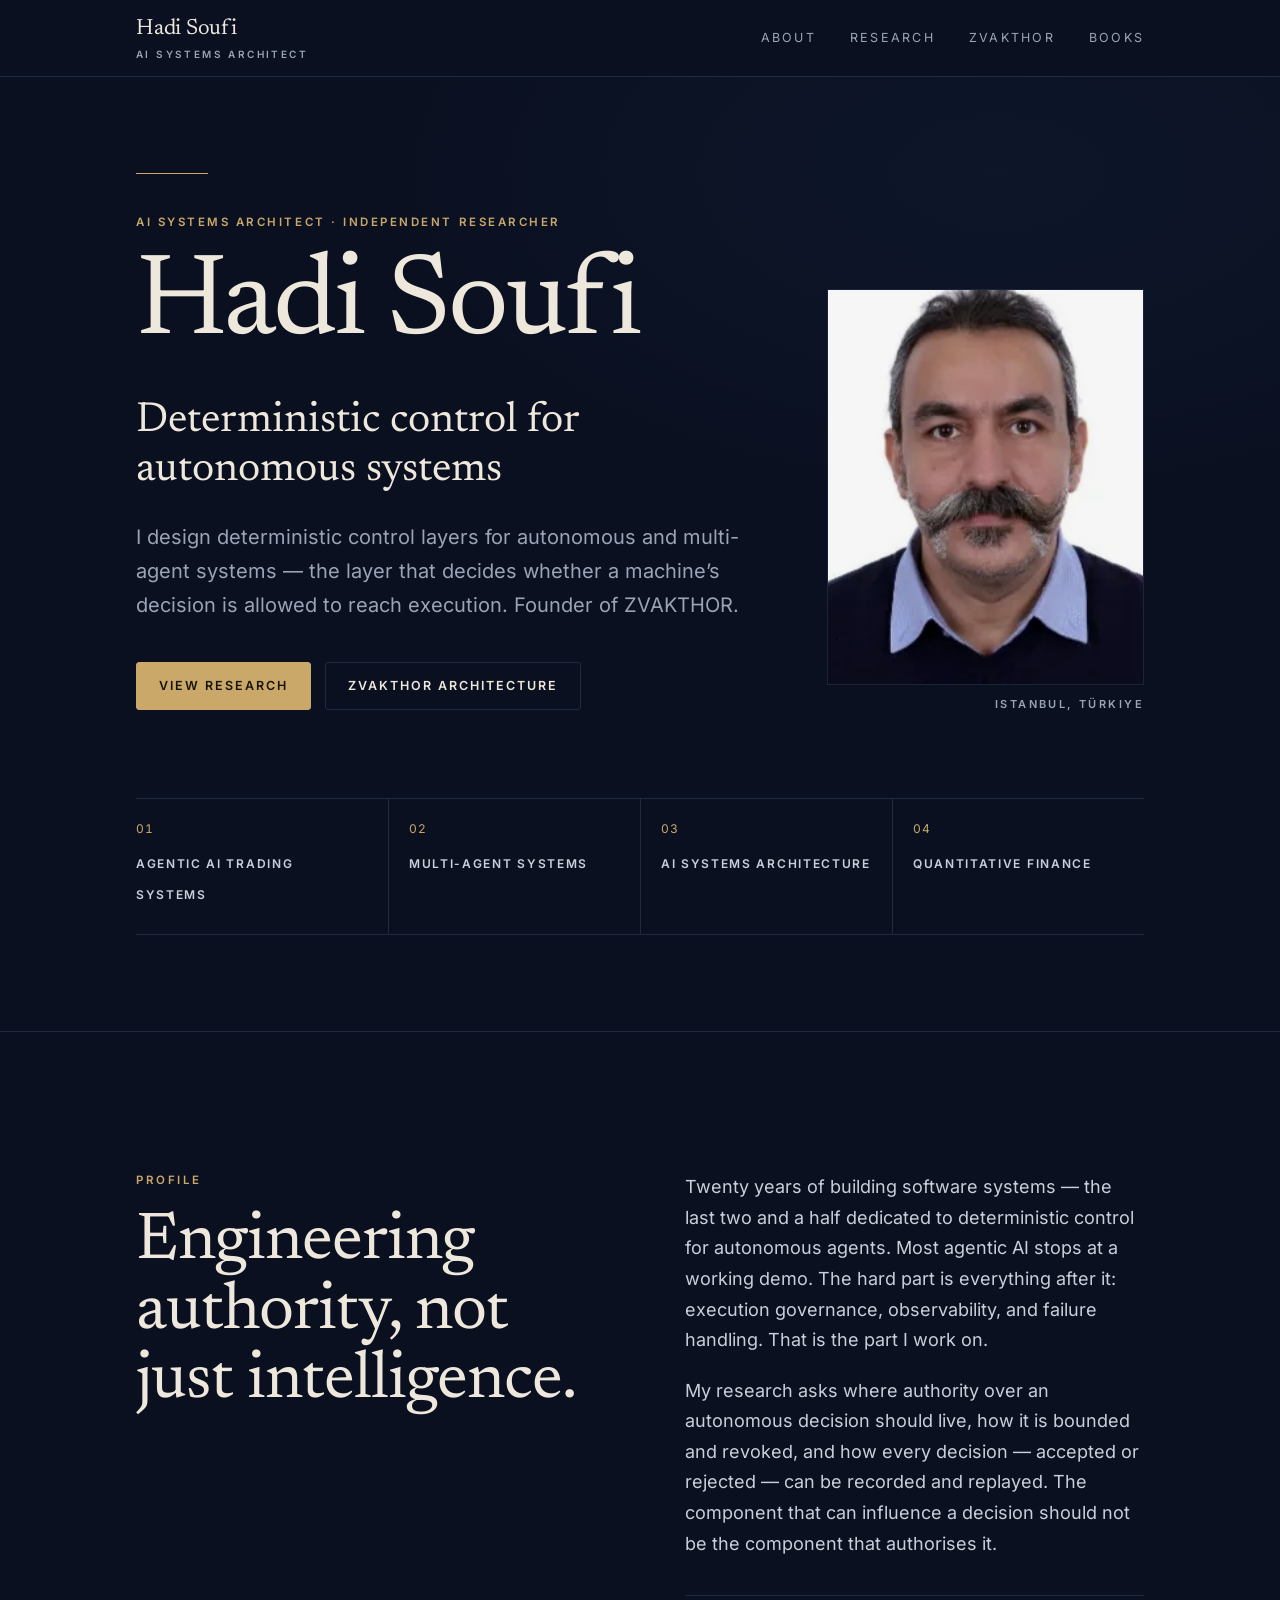
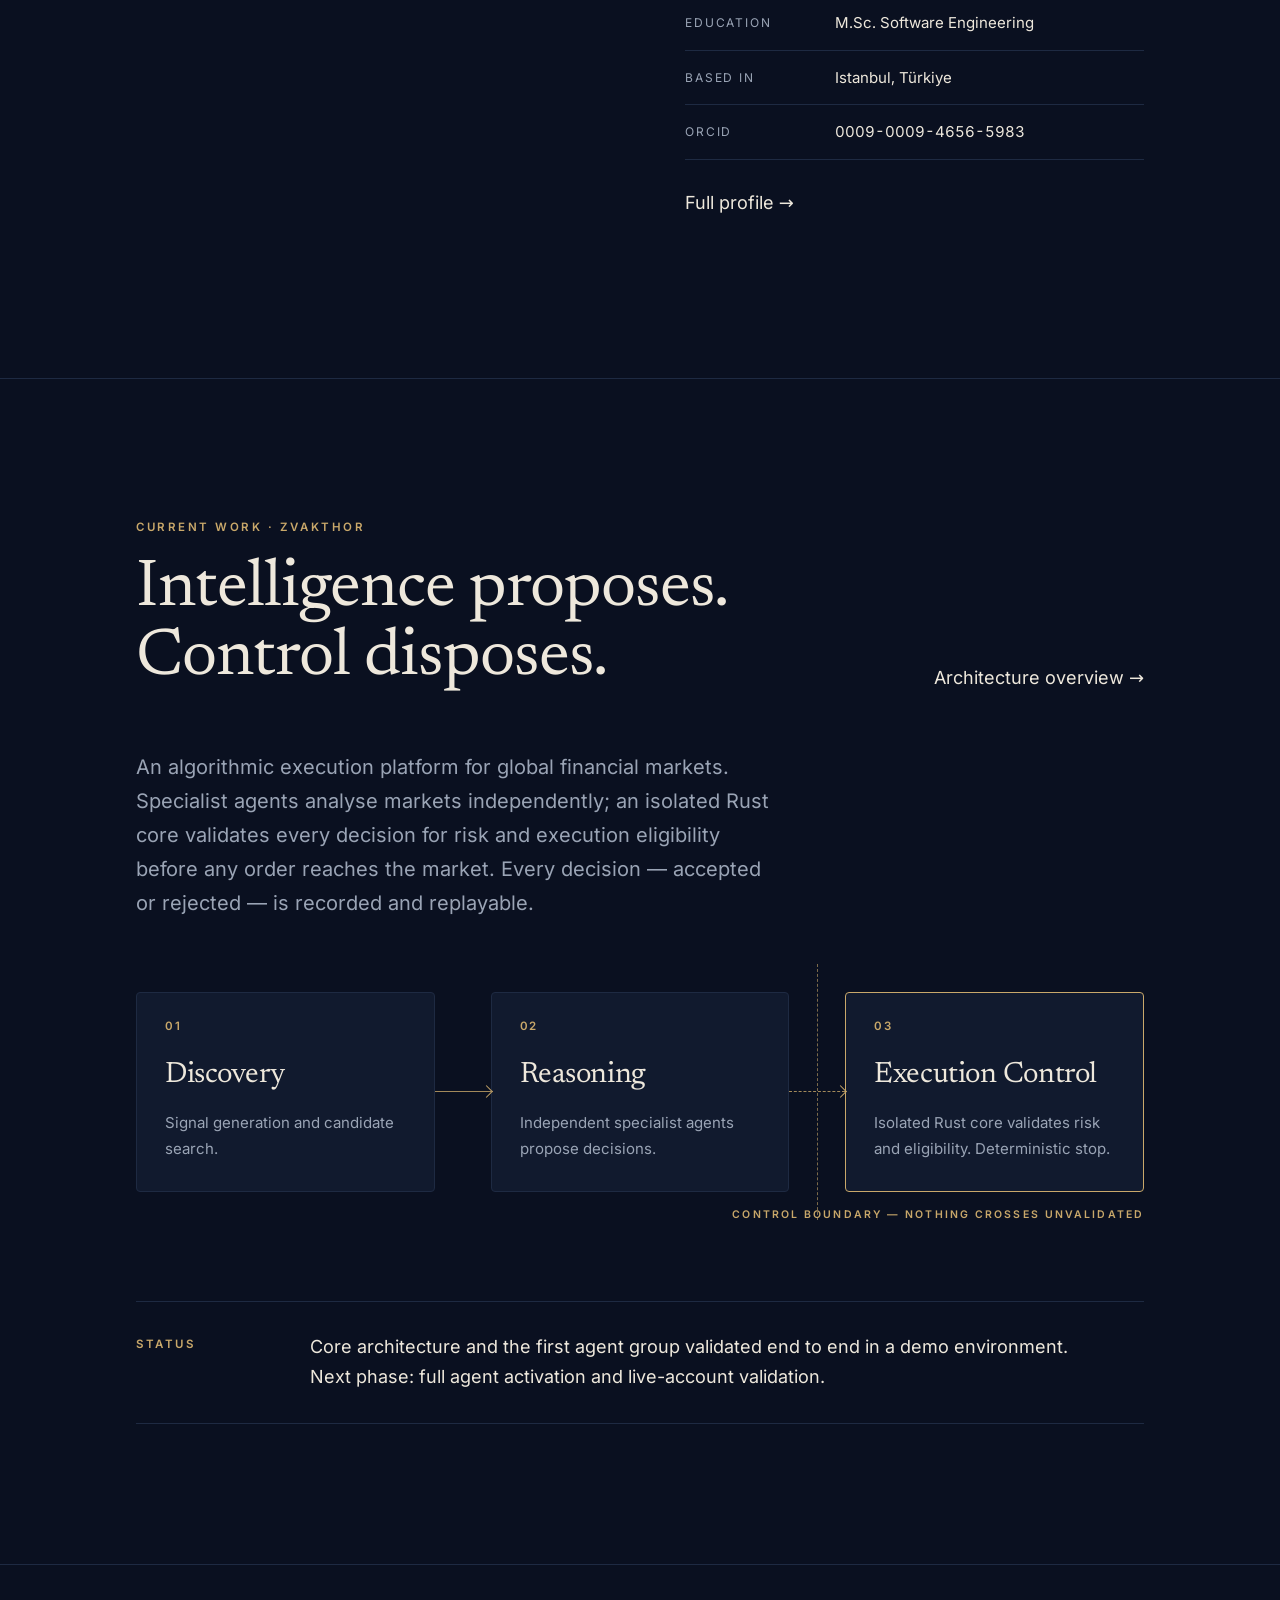
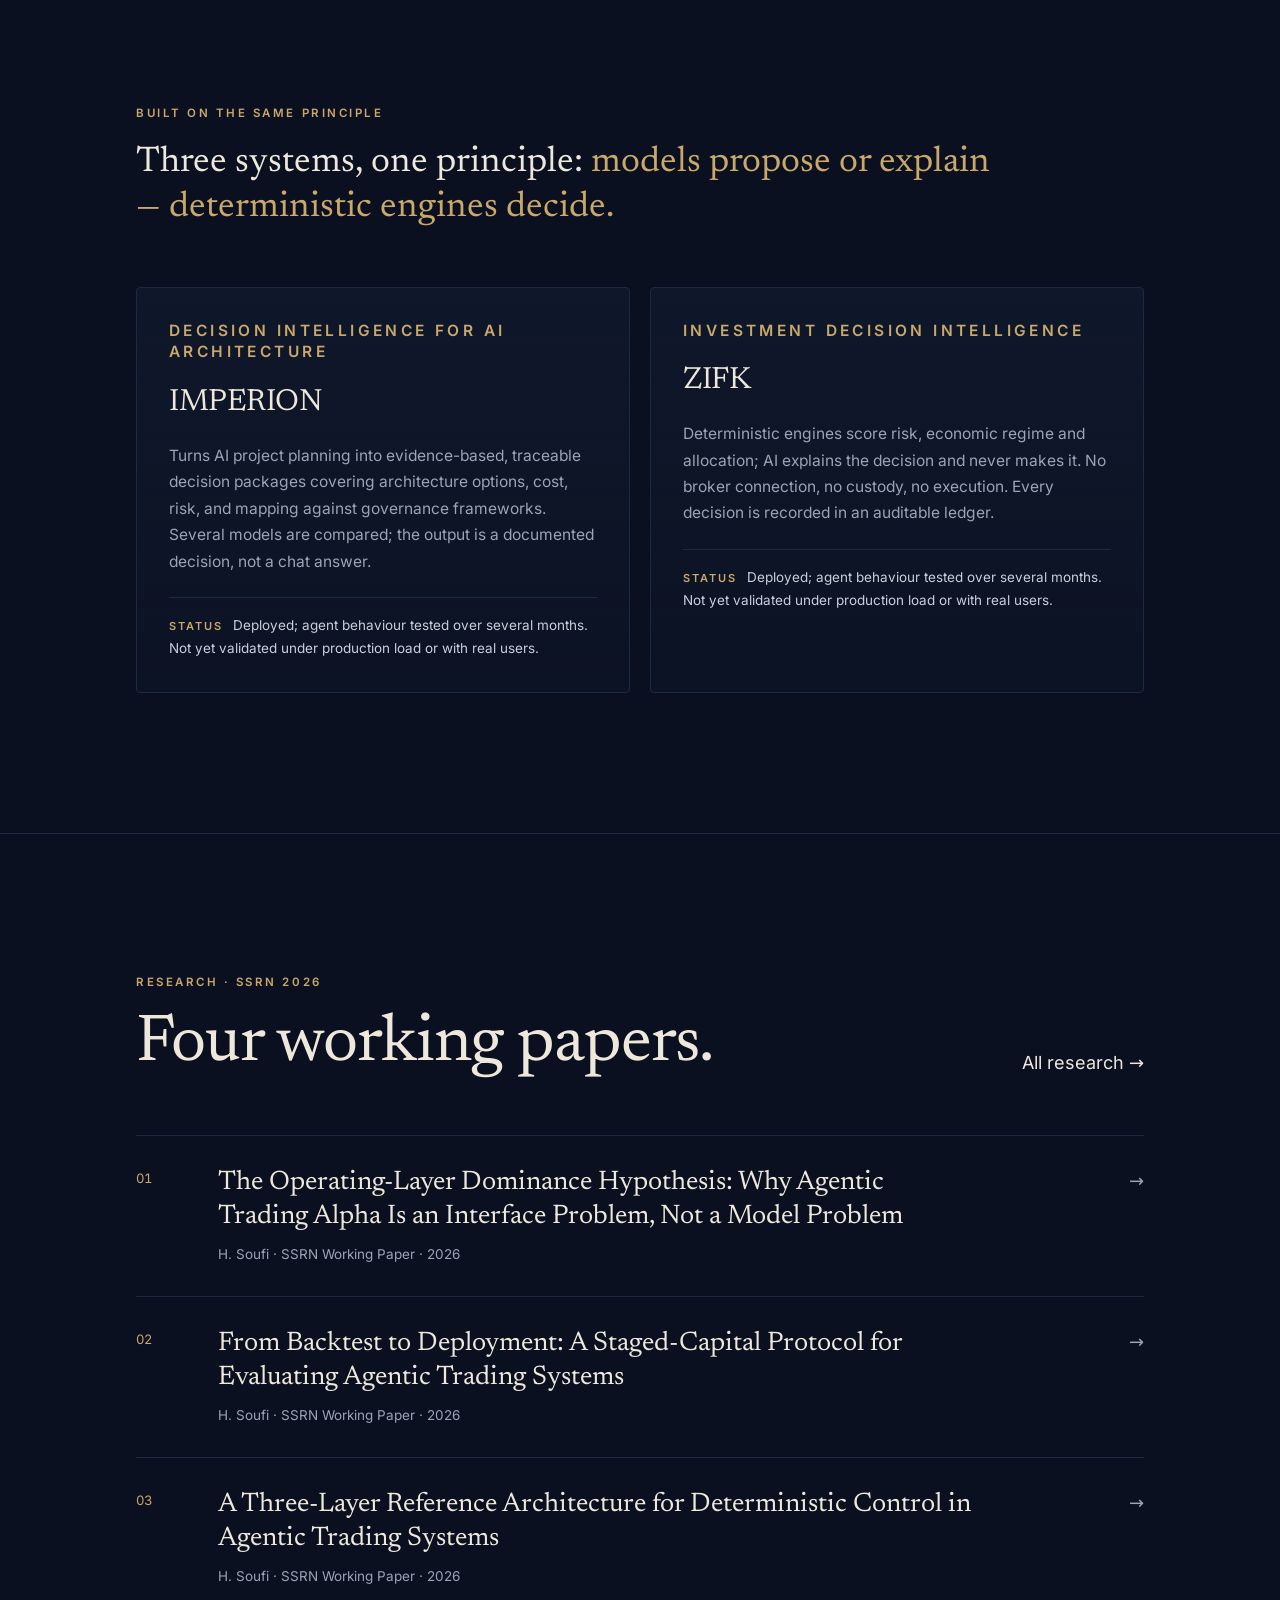
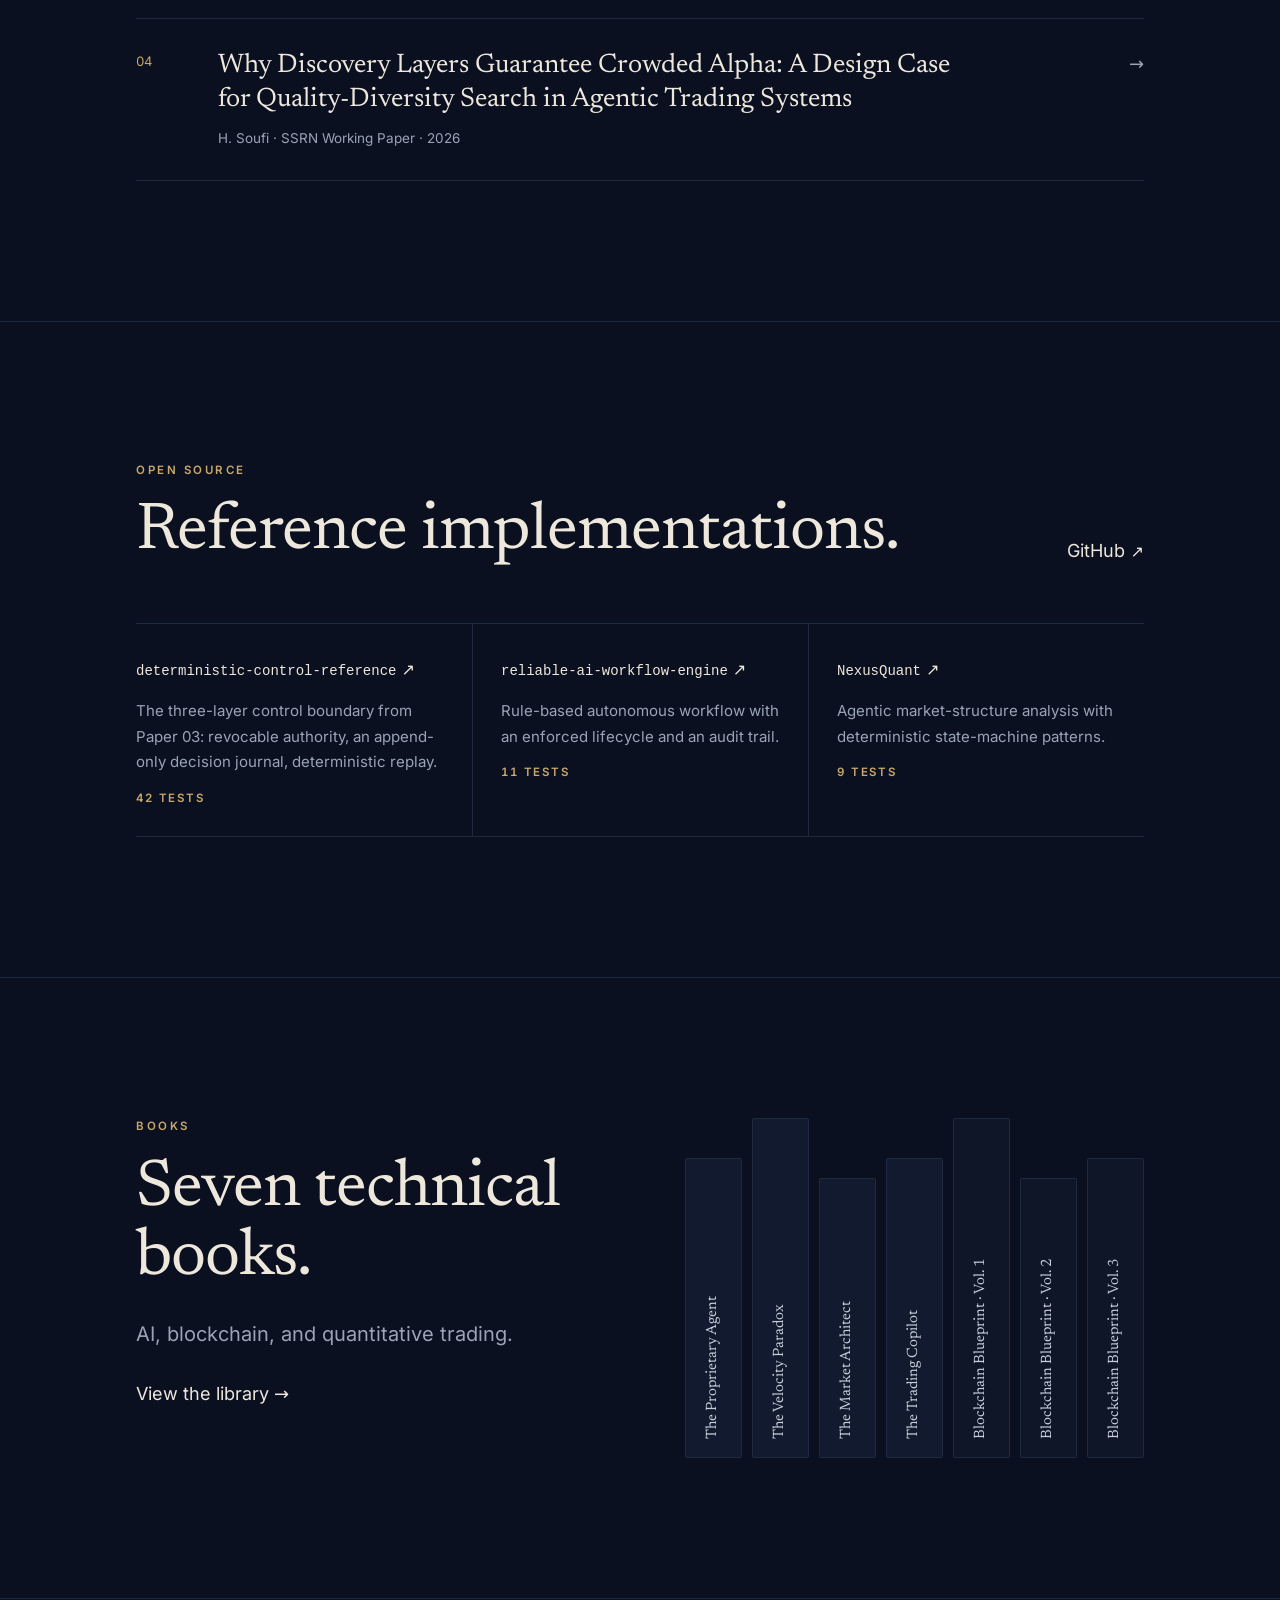
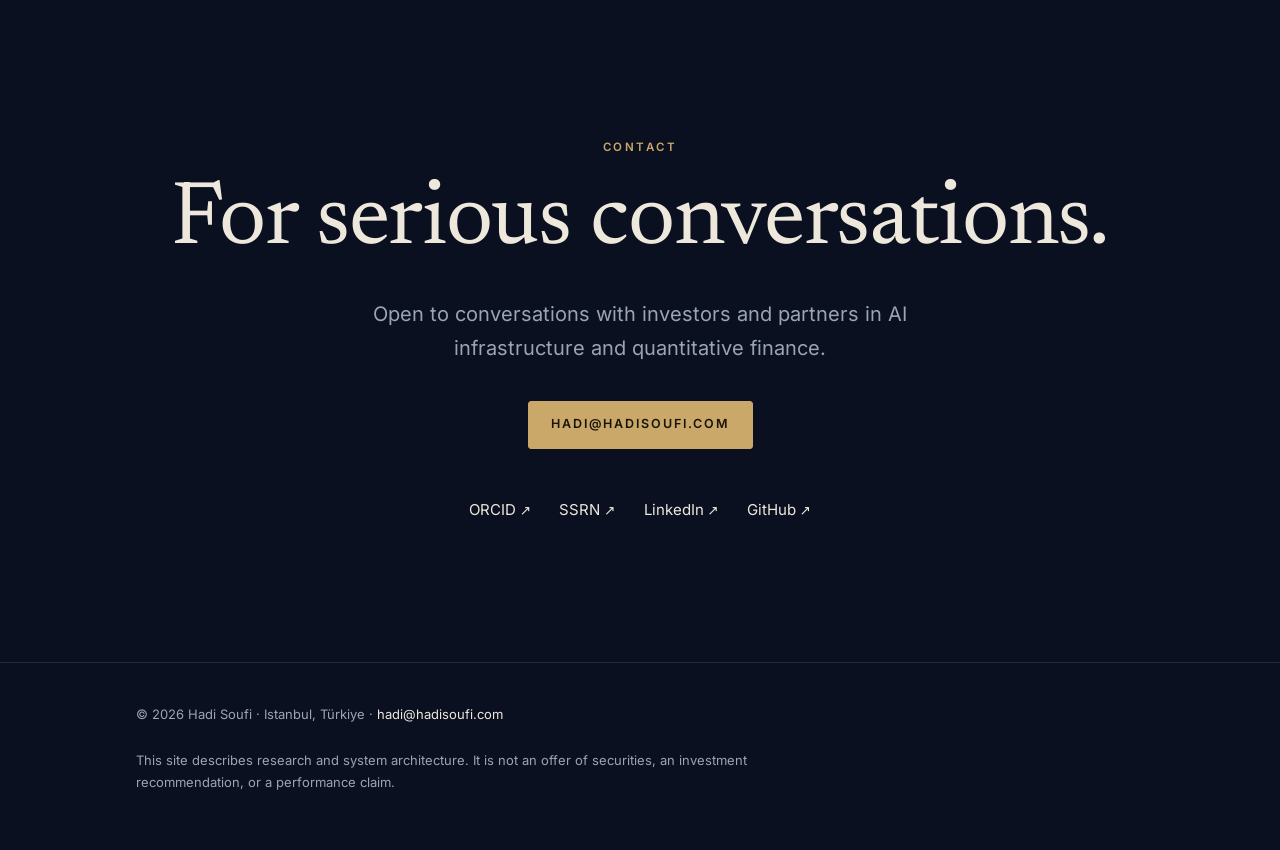
==== commit 06dd4723: "Launch hadisoufi.com" ====
--- a/index.html
+++ b/index.html
@@ -1,307 +1,129 @@
-<!DOCTYPE html>
+<!doctype html>
 <html lang="en">
 <head>
 <meta charset="utf-8">
-<meta name="viewport" content="width=device-width, initial-scale=1">
-<title>Hadi Soufi — AI Systems Architect · Deterministic Control for Autonomous Systems</title>
-<meta name="description" content="Hadi Soufi is an AI systems architect and independent researcher working on deterministic control for autonomous and multi-agent systems. Founder of ZVAKTHOR. Four SSRN working papers and seven technical books.">
+<meta name="viewport" content="width=device-width,initial-scale=1">
+<title>Hadi Soufi — AI Systems Architect</title>
+<meta name="description" content="Hadi Soufi is an AI systems architect and independent researcher working on deterministic control for autonomous and multi-agent systems. Founder of ZVAKTHOR.">
+<link rel="canonical" href="https://hadisoufi.com/">
+<meta name="robots" content="index,follow,max-image-preview:large">
+<meta name="author" content="Hadi Soufi">
+<meta name="theme-color" content="#0A1020">
+<meta property="og:type" content="profile">
 <meta property="og:site_name" content="Hadi Soufi">
 <meta property="og:title" content="Hadi Soufi — AI Systems Architect">
-<meta property="og:description" content="Deterministic control for autonomous and multi-agent systems. Founder of ZVAKTHOR. Four SSRN working papers, seven technical books, and public reference implementations.">
-<meta property="og:url" content="https://hadisoufi20.github.io/">
-<meta property="og:image" content="https://hadisoufi20.github.io/og-card.png">
+<meta property="og:description" content="Hadi Soufi is an AI systems architect and independent researcher working on deterministic control for autonomous and multi-agent systems. Founder of ZVAKTHOR.">
+<meta property="og:url" content="https://hadisoufi.com/">
+<meta property="og:image" content="https://hadisoufi.com/og.png">
 <meta property="og:image:width" content="1200">
 <meta property="og:image:height" content="630">
-<meta property="og:type" content="website">
+<meta property="og:image:alt" content="Hadi Soufi — AI Systems Architect">
 <meta name="twitter:card" content="summary_large_image">
 <meta name="twitter:title" content="Hadi Soufi — AI Systems Architect">
-<meta name="twitter:description" content="Deterministic control for autonomous and multi-agent systems. Founder of ZVAKTHOR.">
-<meta name="twitter:image" content="https://hadisoufi20.github.io/og-card.png">
-<link rel="icon" href="data:image/svg+xml,%3Csvg xmlns='http://www.w3.org/2000/svg' viewBox='0 0 64 64'%3E%3Crect width='64' height='64' rx='12' fill='%230a0d12'/%3E%3Cpath d='M18 18h28L30 34h14L18 46l10-16z' fill='%234da3ff'/%3E%3C/svg%3E">
-<meta name="theme-color" content="#0a0d12">
-<link rel="canonical" href="https://hadisoufi20.github.io/">
-<meta name="robots" content="index,follow,max-image-preview:large">
-<meta name="author" content="Hadi Soufi">
-<link rel="me" href="https://orcid.org/0009-0009-4656-5983">
-<link rel="me" href="https://github.com/hadisoufi20">
-<link rel="me" href="https://www.linkedin.com/in/hadi-soufi-463170266">
-<script type="application/ld+json">{"@context":"https://schema.org","@graph":[
-{"@type":"Person","@id":"https://hadisoufi20.github.io/#person","name":"Hadi Soufi","jobTitle":"AI Systems Architect","description":"AI systems architect and independent researcher working on deterministic control architectures for autonomous and multi-agent systems.","url":"https://hadisoufi20.github.io/","email":"mailto:hadisoufi20@gmail.com","image":"https://hadisoufi20.github.io/assets/profile-photo.png","address":{"@type":"PostalAddress","addressLocality":"Istanbul","addressCountry":"TR"},"identifier":{"@type":"PropertyValue","propertyID":"ORCID","value":"0009-0009-4656-5983"},"knowsAbout":["Agentic AI Trading Systems","Multi-Agent Systems","AI Systems Architecture","Quantitative Finance","Deterministic execution control"],"founder":{"@id":"https://hadisoufi20.github.io/zvakthor/#zvakthor"},"sameAs":["https://orcid.org/0009-0009-4656-5983","https://ssrn.com/author=13197688","https://www.linkedin.com/in/hadi-soufi-463170266","https://github.com/hadisoufi20","https://www.amazon.com/stores/author/B0GQ66415M"]},
-{"@type":"Organization","@id":"https://hadisoufi20.github.io/zvakthor/#zvakthor","name":"ZVAKTHOR","description":"Algorithmic execution platform that separates intelligence from control: specialist agents analyse markets while an isolated Rust core validates every decision for risk and execution eligibility before any order reaches the market.","url":"https://hadisoufi20.github.io/zvakthor/","founder":{"@id":"https://hadisoufi20.github.io/#person"}},
-{"@type":"ScholarlyArticle","name":"The Operating-Layer Dominance Hypothesis: Why Agentic Trading Alpha Is an Interface Problem, Not a Model Problem","author":{"@id":"https://hadisoufi20.github.io/#person"},"publisher":"SSRN","datePublished":"2026","url":"https://ssrn.com/abstract=7472064"},
-{"@type":"ScholarlyArticle","name":"From Backtest to Deployment: A Staged-Capital Protocol for Evaluating Agentic Trading Systems","author":{"@id":"https://hadisoufi20.github.io/#person"},"publisher":"SSRN","datePublished":"2026","url":"https://ssrn.com/abstract=7475338"},
-{"@type":"ScholarlyArticle","name":"A Three-Layer Reference Architecture for Deterministic Control in Agentic Trading Systems","author":{"@id":"https://hadisoufi20.github.io/#person"},"publisher":"SSRN","datePublished":"2026","url":"https://ssrn.com/abstract=7488978"},
-{"@type":"ScholarlyArticle","name":"Why Discovery Layers Guarantee Crowded Alpha: A Design Case for Quality-Diversity Search in Agentic Trading Systems","author":{"@id":"https://hadisoufi20.github.io/#person"},"publisher":"SSRN","datePublished":"2026","url":"https://ssrn.com/abstract=7488920"}
-]}</script>
-<style>
-  :root{
-    --bg:#0a0d12;--panel:#11161d;--panel2:#151b24;--line:#232c38;
-    --ink:#e8edf4;--muted:#9aa7b8;--accent:#4da3ff;--accent2:#31d0aa;--maxw:960px;
-  }
-  *{box-sizing:border-box}
-  html,body{margin:0;padding:0}
-  body{background:var(--bg);color:var(--ink);
-    font:16px/1.65 -apple-system,BlinkMacSystemFont,"Segoe UI",Roboto,Helvetica,Arial,sans-serif;-webkit-font-smoothing:antialiased}
-  a{color:var(--accent);text-decoration:none}
-  a:hover{text-decoration:underline}
-  .wrap{max-width:var(--maxw);margin:0 auto;padding:0 24px}
-
-  nav.top{border-bottom:1px solid var(--line)}
-  nav.top .wrap{display:flex;justify-content:space-between;align-items:center;height:56px;font-size:14px}
-  nav.top .name{color:var(--ink);font-weight:650;letter-spacing:-.01em}
-  nav.top ul{list-style:none;display:flex;gap:22px;margin:0;padding:0}
-  nav.top ul a{color:var(--muted)}
-  nav.top ul a:hover{color:var(--ink);text-decoration:none}
-
-  header.hero{padding:60px 0 48px;border-bottom:1px solid var(--line);
-    background:radial-gradient(900px 340px at 80% -120px, rgba(77,163,255,.14), transparent 70%)}
-  .hero-grid{display:flex;gap:36px;align-items:center}
-  .photo{flex:0 0 132px;width:132px;height:132px;border-radius:50%;border:1px solid var(--line);object-fit:cover}
-  .kicker{font-size:12px;letter-spacing:.18em;text-transform:uppercase;color:var(--accent2);font-weight:700;margin:0 0 10px}
-  h1{font-size:42px;line-height:1.1;margin:0 0 14px;letter-spacing:-.025em;font-weight:750}
-  .lede{font-size:18.5px;color:#c7d2e0;margin:0 0 18px;max-width:640px}
-  .meta{font-size:13.5px;color:var(--muted);display:flex;flex-wrap:wrap;gap:6px 18px}
-  .chips{display:flex;flex-wrap:wrap;gap:8px;margin-top:20px}
-  .chip{font-size:12.5px;color:#c7d2e0;border:1px solid var(--line);background:var(--panel);border-radius:999px;padding:5px 12px}
-
-  section{padding:44px 0;border-bottom:1px solid var(--line)}
-  h2{font-size:13px;letter-spacing:.16em;text-transform:uppercase;color:var(--accent);margin:0 0 20px;font-weight:700}
-  h3{font-size:18px;margin:0 0 6px;letter-spacing:-.01em;color:#fff}
-  p{margin:0 0 14px;color:#c2cddb}
-  .muted{color:var(--muted);font-size:14.5px}
-
-  .feature{display:grid;grid-template-columns:1.4fr 1fr;gap:28px;align-items:start}
-  .card{background:var(--panel);border:1px solid var(--line);border-radius:12px;padding:22px}
-  .card .lbl{font-size:11px;letter-spacing:.14em;text-transform:uppercase;color:var(--muted);font-weight:700;margin:0 0 8px}
-  .card p{font-size:14.5px;color:#aab7c7;margin:0 0 10px}
-  .card p:last-child{margin:0}
-  .btn{display:inline-block;border:1px solid rgba(77,163,255,.55);background:rgba(77,163,255,.10);border-radius:8px;padding:9px 15px;font-size:14px;font-weight:600;margin:6px 10px 0 0}
-  .btn:hover{text-decoration:none;background:rgba(77,163,255,.18)}
-
-  ol.pubs{list-style:none;margin:0;padding:0;counter-reset:p}
-  ol.pubs li{padding:16px 0;border-bottom:1px solid var(--line);display:grid;grid-template-columns:56px 1fr;gap:6px 12px}
-  ol.pubs li:last-child{border-bottom:none}
-  ol.pubs .n{font-size:12px;color:var(--muted);font-weight:700;letter-spacing:.08em;padding-top:3px}
-  ol.pubs .t{color:#eef2f7;font-weight:600;display:block;margin-bottom:3px;line-height:1.45}
-  ol.pubs .c{font-size:14px;color:var(--muted)}
-
-  .books{display:grid;grid-template-columns:repeat(auto-fill,minmax(260px,1fr));gap:14px}
-  .book{background:var(--panel);border:1px solid var(--line);border-radius:10px;padding:16px 18px}
-  .book .t{color:#eef2f7;font-weight:600;line-height:1.4;display:block;margin-bottom:4px}
-  .book .c{font-size:13.5px;color:var(--muted)}
-
-  .repos{display:grid;grid-template-columns:repeat(3,1fr);gap:14px}
-  .repo{background:var(--panel);border:1px solid var(--line);border-radius:10px;padding:18px}
-  .repo code{font-family:ui-monospace,SFMono-Regular,Menlo,monospace;font-size:13.5px;color:var(--accent)}
-  .repo p{font-size:14px;color:#aab7c7;margin:8px 0 0}
-  .repo .tests{font-size:12px;color:var(--accent2);margin-top:10px;font-weight:600}
-
-  dl.ids{display:grid;grid-template-columns:170px 1fr;gap:10px 18px;margin:0;font-size:15px}
-  dl.ids dt{color:var(--muted);font-size:12px;letter-spacing:.12em;text-transform:uppercase;font-weight:700;padding-top:3px}
-  dl.ids dd{margin:0;color:#dbe4ee;word-break:break-word}
-
-  footer{padding:30px 0 50px;color:var(--muted);font-size:13px}
-
-  @media (max-width:760px){
-    h1{font-size:32px}
-    .hero-grid{flex-direction:column;align-items:flex-start;gap:20px}
-    .photo{width:104px;height:104px;flex-basis:104px}
-    .feature,.repos{grid-template-columns:1fr}
-    dl.ids{grid-template-columns:1fr;gap:2px}
-    dl.ids dd{margin-bottom:12px}
-    nav.top ul{display:none}
-  }
-  @media print{
-    body{background:#fff;color:#111}
-    nav.top{display:none}
-    header.hero{background:none}
-    .card,.book,.repo,.chip{background:#fff;border-color:#ccc}
-    h1,h3,ol.pubs .t,.book .t{color:#111}
-    p,.lede,dl.ids dd{color:#222}
-  }
-</style>
+<meta name="twitter:description" content="Hadi Soufi is an AI systems architect and independent researcher working on deterministic control for autonomous and multi-agent systems. Founder of ZVAKTHOR.">
+<meta name="twitter:image" content="https://hadisoufi.com/og.png">
+<link rel="icon" href="/favicon.svg" type="image/svg+xml">
+<link rel="preload" href="/fonts/newsreader-400.woff2" as="font" type="font/woff2" crossorigin>
+<link rel="stylesheet" href="/site.css">
+<link rel="me" href="https://orcid.org/0009-0009-4656-5983"><link rel="me" href="https://github.com/hadisoufi20"><link rel="me" href="https://www.linkedin.com/in/hadi-soufi-463170266">
+<script type="application/ld+json">{"@context":"https://schema.org","@graph":[{"@type":"WebSite","@id":"https://hadisoufi.com/#website","url":"https://hadisoufi.com/","name":"Hadi Soufi","inLanguage":"en","publisher":{"@id":"https://hadisoufi.com/#person"}},{"@type":"Person","@id":"https://hadisoufi.com/#person","name":"Hadi Soufi","jobTitle":"AI Systems Architect","description":"AI systems architect and independent researcher working on deterministic control for autonomous and multi-agent systems.","url":"https://hadisoufi.com/","email":"mailto:hadi@hadisoufi.com","image":"https://hadisoufi.com/img/hadi-soufi.jpg","address":{"@type":"PostalAddress","addressLocality":"Istanbul","addressCountry":"TR"},"identifier":{"@type":"PropertyValue","propertyID":"ORCID","value":"0009-0009-4656-5983"},"knowsAbout":["Agentic AI trading systems","Multi-agent systems","AI systems architecture","Quantitative finance","Deterministic execution control"],"founder":{"@id":"https://hadisoufi.com/zvakthor/#org"},"sameAs":["https://orcid.org/0009-0009-4656-5983","https://ssrn.com/author=13197688","https://www.linkedin.com/in/hadi-soufi-463170266","https://github.com/hadisoufi20","https://www.amazon.com/stores/author/B0GQ66415M"]},{"@type":"Organization","@id":"https://hadisoufi.com/zvakthor/#org","name":"ZVAKTHOR","url":"https://hadisoufi.com/zvakthor/","description":"Algorithmic execution platform that separates intelligence from control: specialist agents analyse markets; an isolated Rust core validates every decision before any order reaches the market.","founder":{"@id":"https://hadisoufi.com/#person"}}]}</script>
 </head>
 <body>
+<a class="skip" href="#main">Skip to content</a>
+<header class="top"><div class="wrap">
+<a class="brand" href="/"><b>Hadi Soufi</b><small>AI Systems Architect</small></a>
+<nav aria-label="Primary"><ul class="nav"><li><a href="/about/">About</a></li><li><a href="/research/">Research</a></li><li><a href="/zvakthor/">ZVAKTHOR</a></li><li><a href="/books/">Books</a></li></ul></nav>
+</div></header>
+<main id="main">
 
-<nav class="top">
-  <div class="wrap">
-    <a class="name" href="./">Hadi Soufi</a>
-    <ul>
-      <li><a href="#research">Research</a></li>
-      <li><a href="#books">Books</a></li>
-      <li><a href="#code">Code</a></li>
-      <li><a href="#contact">Contact</a></li>
-      <li><a href="zvakthor/">ZVAKTHOR</a></li>
-    </ul>
-  </div>
-</nav>
+<div class="hero"><div class="wrap">
+<div class="hero-grid">
+<div>
+<hr class="rule">
+<p class="kicker">AI Systems Architect · Independent Researcher</p>
+<h1 class="display">Hadi Soufi</h1>
+<p class="sub">Deterministic control for<br>autonomous systems</p>
+<p class="lede">I design deterministic control layers for autonomous and multi-agent systems — the layer that decides whether a machine’s decision is allowed to reach execution. Founder of ZVAKTHOR.</p>
+<div class="ctas"><a class="btn gold" href="/research/">View research</a><a class="btn" href="/zvakthor/">ZVAKTHOR architecture</a></div>
+</div>
+<figure class="portrait">
+<picture><source srcset="/img/hadi-soufi.webp" type="image/webp"><img src="/img/hadi-soufi.jpg" width="300" height="300" alt="Portrait of Hadi Soufi" fetchpriority="high"></picture>
+<figcaption>Istanbul, Türkiye</figcaption>
+</figure>
+</div>
+<div class="focus">
+<div><span>01</span><b>Agentic AI Trading Systems</b></div>
+<div><span>02</span><b>Multi-Agent Systems</b></div>
+<div><span>03</span><b>AI Systems Architecture</b></div>
+<div><span>04</span><b>Quantitative Finance</b></div>
+</div>
+</div></div>
 
-<header class="hero">
-  <div class="wrap hero-grid">
-    <img class="photo" src="assets/profile-photo.png" alt="Hadi Soufi" width="132" height="132">
-    <div>
-      <p class="kicker">AI Systems Architect &nbsp;·&nbsp; Independent Researcher</p>
-      <h1>Hadi Soufi</h1>
-      <p class="lede">
-        I design deterministic control layers for autonomous and multi-agent systems — the layer that decides
-        whether a machine's decision is allowed to reach production. Founder of <a href="zvakthor/">ZVAKTHOR</a>.
-      </p>
-      <div class="meta">
-        <span>Istanbul, Türkiye</span>
-        <span><a href="mailto:hadisoufi20@gmail.com">hadisoufi20@gmail.com</a></span>
-        <span>ORCID <a href="https://orcid.org/0009-0009-4656-5983">0009-0009-4656-5983</a></span>
-      </div>
-      <div class="chips">
-        <span class="chip">Agentic AI Trading Systems</span>
-        <span class="chip">Multi-Agent Systems</span>
-        <span class="chip">AI Systems Architecture</span>
-        <span class="chip">Quantitative Finance</span>
-      </div>
-    </div>
-  </div>
-</header>
+<section id="profile"><div class="wrap split">
+<div><p class="kicker">Profile</p><h2 class="h2">Engineering authority, not just intelligence.</h2></div>
+<div>
+<p>Twenty years of building software systems — the last two and a half dedicated to deterministic control for autonomous agents. Most agentic AI stops at a working demo. The hard part is everything after it: execution governance, observability, and failure handling. That is the part I work on.</p>
+<p>My research asks where authority over an autonomous decision should live, how it is bounded and revoked, and how every decision — accepted or rejected — can be recorded and replayed. The component that can influence a decision should not be the component that authorises it.</p>
+<dl class="facts"><dt>Education</dt><dd>M.Sc. Software Engineering</dd><dt>Based in</dt><dd>Istanbul, Türkiye</dd><dt>ORCID</dt><dd><a href="https://orcid.org/0009-0009-4656-5983">0009-0009-4656-5983</a></dd></dl>
+<p style="margin-top:28px"><a class="arrow" href="/about/">Full profile</a></p>
+</div>
+</div></section>
 
-<main class="wrap">
+<section id="zvakthor"><div class="wrap">
+<div class="head-row"><div><p class="kicker">Current work · ZVAKTHOR</p><h2 class="h2">Intelligence proposes.<br>Control disposes.</h2></div><a class="arrow" href="/zvakthor/">Architecture overview</a></div>
+<p class="lede">An algorithmic execution platform for global financial markets. Specialist agents analyse markets independently; an isolated Rust core validates every decision for risk and execution eligibility before any order reaches the market. Every decision — accepted or rejected — is recorded and replayable.</p>
+<div class="arch" role="img" aria-label="Three-layer architecture: Discovery, Reasoning, and Execution Control, with an enforced control boundary before execution">
+<div class="layer"><div class="n">01</div><h3>Discovery</h3><p>Signal generation and candidate search.</p></div>
+<div class="link" aria-hidden="true"></div>
+<div class="layer"><div class="n">02</div><h3>Reasoning</h3><p>Independent specialist agents propose decisions.</p></div>
+<div class="link gate" aria-hidden="true"></div>
+<div class="layer core"><div class="n">03</div><h3>Execution Control</h3><p>Isolated Rust core validates risk and eligibility. Deterministic stop.</p></div>
+<div class="boundary" aria-hidden="true" style="left:calc((100% - 112px)*2/3 + 84px)"></div>
+</div>
+<p class="boundary-label">Control boundary — nothing crosses unvalidated</p>
+<div class="status"><p class="kicker">Status</p><p>Core architecture and the first agent group validated end to end in a demo environment. Next phase: full agent activation and live-account validation.</p></div>
+</div></section>
 
-  <section id="about">
-    <h2>About</h2>
-    <div class="feature">
-      <div>
-        <p>
-          Twenty years of building software systems — the last two and a half dedicated to deterministic control
-          for autonomous agents. Most agentic AI stops at a working demo. The hard part is everything after it:
-          execution governance, observability, and failure handling. That is the part I work on.
-        </p>
-        <p>
-          My research asks where authority over an autonomous decision should live, how it is bounded and revoked,
-          and how every decision — accepted or rejected — can be recorded and replayed. The component that can
-          influence a decision should not be the component that authorises it.
-        </p>
-        <p class="muted">M.Sc. Software Engineering.</p>
-      </div>
-      <div class="card">
-        <div class="lbl">Current work</div>
-        <h3>ZVAKTHOR</h3>
-        <p>
-          An algorithmic execution platform for global financial markets. Specialist agents analyse markets
-          independently; an isolated Rust core validates every decision for risk and execution eligibility before
-          any order reaches the market.
-        </p>
-        <p>
-          <b style="color:#dbe4ee">Status:</b> core architecture and the first agent group validated end to end in a
-          demo environment. Next phase: full agent activation and live-account validation.
-        </p>
-        <a class="btn" href="zvakthor/">Architecture overview</a>
-        <a class="btn" href="zvakthor-one-pager.pdf">One-pager (PDF)</a>
-      </div>
-    </div>
-  </section>
+<section id="principle"><div class="wrap">
+<p class="kicker">Built on the same principle</p>
+<p class="principle">Three systems, one principle: <em>models propose or explain — deterministic engines decide.</em></p>
+<div class="cards">
+<article class="card"><p class="kicker">Decision intelligence for AI architecture</p><h3>IMPERION</h3>
+<p>Turns AI project planning into evidence-based, traceable decision packages covering architecture options, cost, risk, and mapping against governance frameworks. Several models are compared; the output is a documented decision, not a chat answer.</p>
+<p class="st"><b>Status</b>Deployed; agent behaviour tested over several months. Not yet validated under production load or with real users.</p></article>
+<article class="card"><p class="kicker">Investment decision intelligence</p><h3>ZIFK</h3>
+<p>Deterministic engines score risk, economic regime and allocation; AI explains the decision and never makes it. No broker connection, no custody, no execution. Every decision is recorded in an auditable ledger.</p>
+<p class="st"><b>Status</b>Deployed; agent behaviour tested over several months. Not yet validated under production load or with real users.</p></article>
+</div>
+</div></section>
 
-  <section id="research">
-    <h2>Research</h2>
-    <p class="muted">Working papers on SSRN, 2026. Sole author.</p>
-    <ol class="pubs">
-      <li>
-        <span class="n">[1]</span>
-        <div>
-          <a class="t" href="https://ssrn.com/abstract=7472064">The Operating-Layer Dominance Hypothesis: Why Agentic Trading Alpha Is an Interface Problem, Not a Model Problem</a>
-          <span class="c">H. Soufi · SSRN Working Paper, 2026 · <a href="https://ssrn.com/abstract=7472064">ssrn.com/abstract=7472064</a></span>
-        </div>
-      </li>
-      <li>
-        <span class="n">[2]</span>
-        <div>
-          <a class="t" href="https://ssrn.com/abstract=7475338">From Backtest to Deployment: A Staged-Capital Protocol for Evaluating Agentic Trading Systems</a>
-          <span class="c">H. Soufi · SSRN Working Paper, 2026 · <a href="https://ssrn.com/abstract=7475338">ssrn.com/abstract=7475338</a></span>
-        </div>
-      </li>
-      <li>
-        <span class="n">[3]</span>
-        <div>
-          <a class="t" href="https://ssrn.com/abstract=7488978">A Three-Layer Reference Architecture for Deterministic Control in Agentic Trading Systems</a>
-          <span class="c">H. Soufi · SSRN Working Paper, 2026 · <a href="https://ssrn.com/abstract=7488978">ssrn.com/abstract=7488978</a> · Reference implementation: <a href="https://github.com/hadisoufi20/deterministic-control-reference">deterministic-control-reference</a></span>
-        </div>
-      </li>
-      <li>
-        <span class="n">[4]</span>
-        <div>
-          <a class="t" href="https://ssrn.com/abstract=7488920">Why Discovery Layers Guarantee Crowded Alpha: A Design Case for Quality-Diversity Search in Agentic Trading Systems</a>
-          <span class="c">H. Soufi · SSRN Working Paper, 2026 · <a href="https://ssrn.com/abstract=7488920">ssrn.com/abstract=7488920</a></span>
-        </div>
-      </li>
-    </ol>
-  </section>
+<section id="research"><div class="wrap">
+<div class="head-row"><div><p class="kicker">Research · SSRN 2026</p><h2 class="h2">Four working papers.</h2></div><a class="arrow" href="/research/">All research</a></div>
+<ol class="papers"><li><a href="/research/the-operating-layer-dominance-hypothesis/"><span class="n">01</span><span><span class="t">The Operating-Layer Dominance Hypothesis: Why Agentic Trading Alpha Is an Interface Problem, Not a Model Problem</span><span class="m">H. Soufi · SSRN Working Paper · 2026</span></span><span class="go" aria-hidden="true">→</span></a></li><li><a href="/research/from-backtest-to-deployment/"><span class="n">02</span><span><span class="t">From Backtest to Deployment: A Staged-Capital Protocol for Evaluating Agentic Trading Systems</span><span class="m">H. Soufi · SSRN Working Paper · 2026</span></span><span class="go" aria-hidden="true">→</span></a></li><li><a href="/research/three-layer-reference-architecture/"><span class="n">03</span><span><span class="t">A Three-Layer Reference Architecture for Deterministic Control in Agentic Trading Systems</span><span class="m">H. Soufi · SSRN Working Paper · 2026</span></span><span class="go" aria-hidden="true">→</span></a></li><li><a href="/research/why-discovery-layers-guarantee-crowded-alpha/"><span class="n">04</span><span><span class="t">Why Discovery Layers Guarantee Crowded Alpha: A Design Case for Quality-Diversity Search in Agentic Trading Systems</span><span class="m">H. Soufi · SSRN Working Paper · 2026</span></span><span class="go" aria-hidden="true">→</span></a></li></ol>
+</div></section>
 
-  <section id="books">
-    <h2>Books</h2>
-    <p class="muted">Seven technical books on AI, blockchain, and quantitative trading. <a href="https://www.amazon.com/stores/author/B0GQ66415M">Amazon author page</a></p>
-    <div class="books">
-      <div class="book">
-        <a class="t" href="https://www.amazon.com/dp/B0H1N456HJ">The Proprietary Agent</a>
-        <span class="c">Kindle edition</span>
-      </div>
-      <div class="book">
-        <a class="t" href="https://www.amazon.com/dp/B0H1N1NJ5S">The Velocity Paradox</a>
-        <span class="c">Kindle edition</span>
-      </div>
-      <div class="book">
-        <a class="t" href="https://www.amazon.com/dp/B0GPRGX2BN">The Market Architect</a>
-        <span class="c">The Systemic Logic of Global Finance and AI Decision-Engineering · Kindle edition</span>
-      </div>
-      <div class="book">
-        <a class="t" href="https://www.amazon.com/dp/B0GPR8YQS4">The Trading Copilot</a>
-        <span class="c">Engineering the Human-AI Edge without Coding · Kindle edition</span>
-      </div>
-      <div class="book">
-        <span class="t">The Blockchain Blueprint</span>
-        <span class="c">Three-volume series · <a href="https://www.amazon.com/dp/B0GPQYC3H5">Vol. 1: The Genesis</a> · <a href="https://www.amazon.com/dp/B0GPR99RY3">Vol. 2: The Infrastructure</a> · <a href="https://www.amazon.com/dp/B0GPR9X7RS">Vol. 3: The Frontier</a></span>
-      </div>
-    </div>
-  </section>
+<section id="code"><div class="wrap">
+<div class="head-row"><div><p class="kicker">Open source</p><h2 class="h2">Reference implementations.</h2></div><a class="ext" href="https://github.com/hadisoufi20">GitHub</a></div>
+<div class="repos"><div class="repo"><a href="https://github.com/hadisoufi20/deterministic-control-reference" class="ext"><code>deterministic-control-reference</code></a><p>The three-layer control boundary from Paper 03: revocable authority, an append-only decision journal, deterministic replay.</p><div class="t">42 tests</div></div><div class="repo"><a href="https://github.com/hadisoufi20/reliable-ai-workflow-engine" class="ext"><code>reliable-ai-workflow-engine</code></a><p>Rule-based autonomous workflow with an enforced lifecycle and an audit trail.</p><div class="t">11 tests</div></div><div class="repo"><a href="https://github.com/hadisoufi20/NexusQuant" class="ext"><code>NexusQuant</code></a><p>Agentic market-structure analysis with deterministic state-machine patterns.</p><div class="t">9 tests</div></div></div>
+</div></section>
 
-  <section id="code">
-    <h2>Open-source reference implementations</h2>
-    <div class="repos">
-      <div class="repo">
-        <a href="https://github.com/hadisoufi20/deterministic-control-reference"><code>deterministic-control-reference</code></a>
-        <p>The three-layer control boundary from Paper 3: revocable authority, an append-only decision journal, and deterministic replay.</p>
-        <div class="tests">42 tests</div>
-      </div>
-      <div class="repo">
-        <a href="https://github.com/hadisoufi20/reliable-ai-workflow-engine"><code>reliable-ai-workflow-engine</code></a>
-        <p>Rule-based autonomous workflow with an enforced lifecycle and an audit trail.</p>
-        <div class="tests">11 tests</div>
-      </div>
-      <div class="repo">
-        <a href="https://github.com/hadisoufi20/NexusQuant"><code>NexusQuant</code></a>
-        <p>Agentic market-structure analysis with LangGraph and deterministic state-machine patterns.</p>
-        <div class="tests">9 tests</div>
-      </div>
-    </div>
-  </section>
+<section id="books"><div class="wrap split">
+<div><p class="kicker">Books</p><h2 class="h2">Seven technical books.</h2><p class="lede" style="margin-top:24px">AI, blockchain, and quantitative trading.</p><p style="margin-top:28px"><a class="arrow" href="/books/">View the library</a></p></div>
+<div class="shelf"><a class="spine" style="--h:300px" href="https://www.amazon.com/dp/B0H1N456HJ" aria-label="The Proprietary Agent on Amazon"><span>The Proprietary Agent</span></a><a class="spine" style="--h:340px" href="https://www.amazon.com/dp/B0H1N1NJ5S" aria-label="The Velocity Paradox on Amazon"><span>The Velocity Paradox</span></a><a class="spine" style="--h:280px" href="https://www.amazon.com/dp/B0GPRGX2BN" aria-label="The Market Architect — The Systemic Logic of Global Finance and AI Decision-Engineering on Amazon"><span>The Market Architect</span></a><a class="spine" style="--h:300px" href="https://www.amazon.com/dp/B0GPR8YQS4" aria-label="The Trading Copilot — Engineering the Human-AI Edge without Coding on Amazon"><span>The Trading Copilot</span></a><a class="spine s" style="--h:340px" href="https://www.amazon.com/dp/B0GPQYC3H5" aria-label="The Blockchain Blueprint — Volume 1: The Genesis on Amazon"><span>Blockchain Blueprint · Vol. 1</span></a><a class="spine s" style="--h:280px" href="https://www.amazon.com/dp/B0GPR99RY3" aria-label="The Blockchain Blueprint — Volume 2: The Infrastructure on Amazon"><span>Blockchain Blueprint · Vol. 2</span></a><a class="spine s" style="--h:300px" href="https://www.amazon.com/dp/B0GPR9X7RS" aria-label="The Blockchain Blueprint — Volume 3: The Frontier on Amazon"><span>Blockchain Blueprint · Vol. 3</span></a></div>
+</div></section>
 
-  <section id="contact" style="border-bottom:none">
-    <h2>Contact &amp; identifiers</h2>
-    <dl class="ids">
-      <dt>Email</dt><dd><a href="mailto:hadisoufi20@gmail.com">hadisoufi20@gmail.com</a></dd>
-      <dt>ORCID</dt><dd><a href="https://orcid.org/0009-0009-4656-5983">0009-0009-4656-5983</a></dd>
-      <dt>SSRN</dt><dd><a href="https://ssrn.com/author=13197688">ssrn.com/author=13197688</a></dd>
-      <!-- SCHOLAR -->
-      <dt>LinkedIn</dt><dd><a href="https://www.linkedin.com/in/hadi-soufi-463170266">in/hadi-soufi-463170266</a></dd>
-      <dt>GitHub</dt><dd><a href="https://github.com/hadisoufi20">github.com/hadisoufi20</a></dd>
-      <dt>Amazon</dt><dd><a href="https://www.amazon.com/stores/author/B0GQ66415M">Author page</a></dd>
-    </dl>
-    <p class="muted" style="margin-top:22px">Open to conversations with investors and partners in AI infrastructure and quantitative finance.</p>
-  </section>
+<section id="contact" class="contact"><div class="wrap">
+<p class="kicker">Contact</p>
+<h2 class="h2">For serious conversations.</h2>
+<p class="lede">Open to conversations with investors and partners in AI infrastructure and quantitative finance.</p>
+<a class="btn gold" href="mailto:hadi@hadisoufi.com">hadi@hadisoufi.com</a>
+<div class="links"><a class="ext" href="https://orcid.org/0009-0009-4656-5983">ORCID</a><a class="ext" href="https://ssrn.com/author=13197688">SSRN</a><a class="ext" href="https://www.linkedin.com/in/hadi-soufi-463170266">LinkedIn</a><a class="ext" href="https://github.com/hadisoufi20">GitHub</a></div>
+</div></section>
 
 </main>
-
-<footer>
-  <div class="wrap">
-    © Hadi Soufi · Istanbul, Türkiye · This site describes research and system architecture. It is not an offer of securities,
-    an investment recommendation, or a performance claim.
-  </div>
-</footer>
-
+<footer><div class="wrap">
+<p>© 2026 Hadi Soufi · Istanbul, Türkiye · <a href="mailto:hadi@hadisoufi.com">hadi@hadisoufi.com</a></p>
+<p>This site describes research and system architecture. It is not an offer of securities, an investment recommendation, or a performance claim.</p>
+</div></footer>
 </body>
 </html>
--- a/site.css
+++ b/site.css
@@ -0,0 +1,207 @@
+@font-face{font-family:"Newsreader";src:url(/fonts/newsreader-400.woff2) format("woff2");font-weight:300 500;font-style:normal;font-display:swap}
+@font-face{font-family:"Inter";src:url(/fonts/inter-400.woff2) format("woff2");font-weight:400;font-style:normal;font-display:swap}
+@font-face{font-family:"Inter";src:url(/fonts/inter-600.woff2) format("woff2");font-weight:600;font-style:normal;font-display:swap}
+
+:root{
+  --bg:#0A1020;--bg2:#0C1325;--surface:#111A2E;--line:#1E2A42;
+  --ink:#EEE8DC;--ink2:#C9CFDA;--muted:#9AA4B5;--gold:#C9A86A;--gold-ink:#1A1408;
+  --serif:"Newsreader",Georgia,"Times New Roman",serif;
+  --sans:"Inter",system-ui,-apple-system,"Segoe UI",Roboto,Arial,sans-serif;
+  --max:1120px;--gut:clamp(20px,5vw,56px);
+}
+*,*::before,*::after{box-sizing:border-box}
+html{-webkit-text-size-adjust:100%;text-size-adjust:100%}
+body{margin:0;background:var(--bg);color:var(--ink2);font:400 clamp(16px,1.05vw + 11px,18px)/1.7 var(--sans);-webkit-font-smoothing:antialiased;text-rendering:optimizeLegibility}
+img{max-width:100%;height:auto;display:block}
+a{color:var(--ink);text-decoration:none;text-underline-offset:.22em;text-decoration-thickness:1px}
+a:hover{color:var(--gold)}
+:focus-visible{outline:2px solid var(--gold);outline-offset:3px;border-radius:2px}
+.skip{position:absolute;left:-9999px;top:0;background:var(--gold);color:var(--gold-ink);padding:10px 14px;z-index:10}
+.skip:focus{left:12px;top:12px}
+.wrap{max-width:var(--max);margin:0 auto;padding:0 var(--gut)}
+
+/* header */
+.top{border-bottom:1px solid var(--line);position:relative;z-index:2}
+.top .wrap{display:flex;align-items:center;justify-content:space-between;min-height:76px;gap:24px}
+.brand{display:flex;flex-direction:column;line-height:1.1}
+.brand b{font:400 22px/1.1 var(--serif);color:var(--ink);letter-spacing:-.01em}
+.brand small{font:600 10px/1 var(--sans);letter-spacing:.24em;text-transform:uppercase;color:var(--muted);margin-top:7px}
+.nav{display:flex;gap:clamp(18px,3vw,34px);list-style:none;margin:0;padding:0}
+.nav a{font:400 12.5px/1 var(--sans);letter-spacing:.18em;text-transform:uppercase;color:var(--muted);padding:12px 0;display:inline-block}
+.nav a:hover,.nav a[aria-current=page]{color:var(--ink)}
+.nav a[aria-current=page]{box-shadow:inset 0 -1px 0 var(--gold)}
+
+/* type */
+.kicker{font:600 11.5px/1.4 var(--sans);letter-spacing:.22em;text-transform:uppercase;color:var(--gold);margin:0 0 20px}
+.rule{width:72px;height:1px;background:var(--gold);border:0;margin:0 0 40px}
+h1,h2,h3{font-family:var(--serif);font-weight:400;color:var(--ink);letter-spacing:-.015em;margin:0}
+.display{font-size:clamp(56px,9vw,128px);line-height:.98;letter-spacing:-.025em}
+.h2{font-size:clamp(38px,5.2vw,72px);line-height:1.04}
+.h3{font-size:clamp(26px,2.6vw,34px);line-height:1.18}
+.sub{font:400 clamp(26px,3.3vw,44px)/1.15 var(--serif);color:var(--ink);margin:34px 0 26px}
+.lede{font-size:clamp(17px,1.2vw + 10px,20px);color:var(--muted);max-width:640px;margin:0}
+p{margin:0 0 1.1em}
+.muted{color:var(--muted)}
+.arrow::after{content:"\00a0→";}
+.ext::after{content:"\00a0↗";font-size:.9em}
+
+/* sections */
+section{padding:clamp(80px,11vw,140px) 0;border-top:1px solid var(--line)}
+section.first{border-top:0}
+.split{display:grid;grid-template-columns:1fr 1fr;gap:clamp(40px,7vw,96px);align-items:start}
+.head-row{display:flex;justify-content:space-between;align-items:flex-end;gap:24px;margin-bottom:clamp(36px,5vw,56px)}
+
+/* hero */
+.hero{padding:clamp(56px,8vw,96px) 0 clamp(64px,8vw,96px);background:radial-gradient(900px 480px at 78% 10%,rgba(56,90,160,.08),transparent 70%)}
+.hero-grid{display:grid;grid-template-columns:minmax(0,1.55fr) minmax(0,.8fr);gap:clamp(36px,6vw,80px);align-items:end}
+.portrait{margin:0}
+.portrait img{width:100%;aspect-ratio:4/5;object-fit:cover;object-position:50% 22%;filter:saturate(.85) brightness(.95) contrast(1.03);border:1px solid var(--line)}
+.portrait figcaption{font:600 11px/1 var(--sans);letter-spacing:.22em;text-transform:uppercase;color:var(--muted);text-align:right;margin-top:14px}
+.ctas{display:flex;flex-wrap:wrap;gap:14px;margin-top:40px}
+.btn{display:inline-flex;align-items:center;min-height:48px;padding:0 22px;font:600 12.5px/1 var(--sans);letter-spacing:.16em;text-transform:uppercase;border-radius:3px;border:1px solid var(--line);color:var(--ink);transition:border-color .2s,background .2s,color .2s}
+.btn:hover{border-color:var(--gold);color:var(--ink)}
+.btn.gold{background:var(--gold);border-color:var(--gold);color:var(--gold-ink)}
+.btn.gold:hover{background:#D6B87E;color:var(--gold-ink)}
+.focus{display:grid;grid-template-columns:repeat(4,1fr);border-top:1px solid var(--line);border-bottom:1px solid var(--line);margin-top:clamp(56px,7vw,88px)}
+.focus div{padding:24px 20px 26px;border-left:1px solid var(--line)}
+.focus div:first-child{border-left:0;padding-left:0}
+.focus span{display:block;font:400 12px/1 var(--sans);color:var(--gold);letter-spacing:.12em;margin-bottom:12px;font-variant-numeric:tabular-nums}
+.focus b{font:600 12px/1.5 var(--sans);letter-spacing:.14em;text-transform:uppercase;color:var(--ink2)}
+
+/* facts */
+dl.facts{display:grid;grid-template-columns:150px 1fr;gap:0;margin:36px 0 0;border-top:1px solid var(--line)}
+dl.facts dt,dl.facts dd{padding:14px 0;border-bottom:1px solid var(--line);margin:0;font-size:15px}
+dl.facts dt{color:var(--muted);font-size:12px;letter-spacing:.16em;text-transform:uppercase;padding-top:17px}
+dl.facts dd{color:var(--ink);font-variant-numeric:tabular-nums}
+
+/* architecture */
+.arch{display:grid;grid-template-columns:1fr 56px 1fr 56px 1fr;align-items:stretch;margin-top:clamp(48px,6vw,72px);position:relative}
+.layer{background:var(--surface);border:1px solid var(--line);border-radius:4px;padding:28px 28px 30px}
+.layer .n{font:600 11.5px/1 var(--sans);color:var(--gold);letter-spacing:.14em}
+.layer h3{font-size:clamp(24px,2.3vw,30px);margin:18px 0 10px}
+.layer p{font-size:15px;color:var(--muted);margin:0}
+.layer.core{border-color:var(--gold)}
+.link{display:flex;align-items:center;justify-content:center;position:relative}
+.link::before{content:"";height:1px;background:var(--gold);width:100%;opacity:.8}
+.link::after{content:"";position:absolute;right:0;width:9px;height:9px;border-top:1px solid var(--gold);border-right:1px solid var(--gold);transform:rotate(45deg)}
+.link.gate::before{background:none;border-top:1px dashed var(--gold)}
+.boundary{position:absolute;top:-28px;bottom:-28px;width:0;border-left:1px dashed rgba(201,168,106,.6)}
+.boundary-label{font:600 10.5px/1 var(--sans);letter-spacing:.2em;text-transform:uppercase;color:var(--gold);margin-top:18px;text-align:right}
+.status{display:grid;grid-template-columns:150px 1fr;gap:24px;border-top:1px solid var(--line);border-bottom:1px solid var(--line);padding:30px 0;margin-top:clamp(56px,7vw,80px)}
+.status p.kicker{margin:4px 0 0;color:var(--gold)}
+.status p{color:var(--ink);margin:0;max-width:760px}
+
+/* principle cards */
+.principle{font:400 clamp(24px,2.8vw,36px)/1.25 var(--serif);color:var(--ink);max-width:880px;margin:0 0 clamp(40px,5vw,56px)}
+.principle em{font-style:normal;color:var(--gold)}
+.cards{display:grid;grid-template-columns:1fr 1fr;gap:20px}
+.card{border:1px solid var(--line);border-radius:4px;padding:32px;background:linear-gradient(180deg,rgba(17,26,46,.7),rgba(17,26,46,.25))}
+.card p.kicker{margin-bottom:14px;color:var(--gold)}
+.card h3{font-size:clamp(26px,2.4vw,32px);margin-bottom:14px}
+.card p{font-size:15.5px;color:var(--muted)}
+.card .st{border-top:1px solid var(--line);padding-top:16px;margin:22px 0 0;font-size:13.5px;color:var(--ink2)}
+.card .st b{font:600 11px/1 var(--sans);letter-spacing:.18em;text-transform:uppercase;color:var(--gold);margin-right:10px}
+
+/* research list */
+ol.papers{list-style:none;margin:0;padding:0;border-top:1px solid var(--line)}
+ol.papers li{border-bottom:1px solid var(--line)}
+ol.papers a{display:grid;grid-template-columns:70px 1fr 30px;gap:12px;padding:30px 0;color:inherit}
+ol.papers .n{font:400 13px/1.9 var(--sans);color:var(--gold);font-variant-numeric:tabular-nums}
+ol.papers .t{font:400 clamp(21px,2.1vw,28px)/1.25 var(--serif);color:var(--ink);display:block;max-width:760px;transition:color .2s}
+ol.papers .m{display:block;font-size:13.5px;color:var(--muted);margin-top:10px}
+ol.papers .ab{display:block;font-size:15px;color:var(--muted);margin-top:14px;max-width:760px}
+ol.papers .go{color:var(--muted);text-align:right;font-size:18px}
+ol.papers a:hover .t,ol.papers a:hover .go{color:var(--gold)}
+
+/* repos */
+.repos{display:grid;grid-template-columns:repeat(3,1fr);border-top:1px solid var(--line)}
+.repo{padding:30px 28px 32px 0;border-bottom:1px solid var(--line)}
+.repo+.repo{padding-left:28px;border-left:1px solid var(--line)}
+.repo code{font:400 14px/1.4 ui-monospace,SFMono-Regular,Menlo,Consolas,monospace;color:var(--ink)}
+.repo p{font-size:15px;color:var(--muted);margin:14px 0 18px}
+.repo .t{font:600 11.5px/1 var(--sans);letter-spacing:.16em;text-transform:uppercase;color:var(--gold);font-variant-numeric:tabular-nums}
+
+/* books */
+.shelf{display:flex;align-items:flex-end;gap:10px;height:340px;justify-content:flex-end}
+.spine{flex:1;max-width:74px;height:var(--h);background:var(--surface);border:1px solid var(--line);border-radius:2px;display:flex;align-items:flex-end;justify-content:center;padding:18px 0;transition:border-color .2s,transform .2s}
+.spine span{writing-mode:vertical-rl;transform:rotate(180deg);font:400 15px/1.2 var(--serif);color:var(--ink2);max-height:100%;overflow:hidden}
+.spine:hover{border-color:var(--gold);transform:translateY(-6px)}
+.spine:hover span{color:var(--ink)}
+.spine.s{background:#0E1628}
+.booklist{list-style:none;margin:0;padding:0;border-top:1px solid var(--line)}
+.booklist li{display:grid;grid-template-columns:1fr auto;gap:20px;align-items:baseline;padding:26px 0;border-bottom:1px solid var(--line)}
+.booklist .t{font:400 clamp(22px,2.2vw,28px)/1.25 var(--serif);color:var(--ink)}
+.booklist .s{display:block;font-size:15px;color:var(--muted);margin-top:6px}
+.booklist a.b{font:600 12px/1 var(--sans);letter-spacing:.16em;text-transform:uppercase;white-space:nowrap}
+
+/* contact */
+.contact{text-align:center}
+.contact .h2{font-size:clamp(44px,7vw,96px)}
+.contact .lede{margin:28px auto 36px}
+.contact .links{display:flex;justify-content:center;flex-wrap:wrap;gap:28px;margin-top:48px}
+.contact .links a{font-size:15px}
+
+/* article pages */
+.page-head{padding:clamp(64px,9vw,112px) 0 clamp(48px,6vw,72px)}
+.prose{max-width:720px}
+.prose p{color:var(--ink2)}
+.prose h2{font-size:clamp(28px,3vw,38px);margin:64px 0 20px}
+.prose ul{padding-left:1.1em;margin:0 0 1.2em}
+.prose li{margin:.5em 0;color:var(--ink2)}
+.prose li::marker{color:var(--gold)}
+.cite{background:var(--surface);border:1px solid var(--line);border-radius:4px;padding:22px 24px;font-size:14.5px;color:var(--ink2);margin:0 0 18px;overflow-x:auto}
+pre.cite{font:400 13px/1.6 ui-monospace,SFMono-Regular,Menlo,Consolas,monospace;white-space:pre}
+.copy{font:600 11.5px/1 var(--sans);letter-spacing:.16em;text-transform:uppercase;background:none;border:1px solid var(--line);color:var(--ink);padding:12px 16px;border-radius:3px;cursor:pointer;min-height:44px}
+.copy:hover{border-color:var(--gold)}
+.crumb{font-size:13px;color:var(--muted);margin-bottom:28px;letter-spacing:.04em}
+.crumb a{color:var(--muted)}
+
+/* footer */
+footer{border-top:1px solid var(--line);padding:40px 0 56px;font-size:13px;color:var(--muted)}
+footer .wrap{display:flex;justify-content:space-between;gap:24px;flex-wrap:wrap}
+footer p{margin:0;max-width:640px}
+
+/* reveal */
+@media (prefers-reduced-motion:no-preference){
+  .hero .display,.hero .sub,.hero .lede,.hero .ctas,.portrait{animation:rise .7s cubic-bezier(.2,.7,.2,1) both}
+  .hero .sub{animation-delay:.06s}.hero .lede{animation-delay:.12s}.hero .ctas{animation-delay:.18s}.portrait{animation-delay:.1s}
+  @keyframes rise{from{opacity:0;transform:translateY(10px)}to{opacity:1;transform:none}}
+}
+
+/* responsive */
+@media (max-width:900px){
+  .hero-grid,.split,.cards{grid-template-columns:1fr}
+  .portrait{max-width:240px}
+  .boundary-label{text-align:left}
+  .portrait figcaption{text-align:left}
+  .focus{grid-template-columns:1fr 1fr}
+  .focus div:nth-child(3){border-left:0;padding-left:0}
+  .focus div:nth-child(-n+2){border-bottom:1px solid var(--line)}
+  .arch{grid-template-columns:1fr;gap:0}
+  .link{height:44px}
+  .link::before{width:1px;height:100%}
+  .link.gate::before{border-top:0;border-left:1px dashed var(--gold)}
+  .link::after{right:auto;bottom:2px;transform:rotate(135deg)}
+  .boundary{display:none}
+  .repos{grid-template-columns:1fr}
+  .repo,.repo+.repo{padding:26px 0;border-left:0}
+  .shelf{justify-content:flex-start;height:280px;margin-top:40px}
+  .head-row{flex-direction:column;align-items:flex-start}
+}
+@media (max-width:640px){
+  .top .wrap{flex-direction:column;align-items:flex-start;justify-content:center;padding-top:16px;padding-bottom:6px;gap:6px}
+  .nav{gap:20px}
+  .status,dl.facts{grid-template-columns:1fr}
+  .status{gap:10px}
+  dl.facts dt{border-bottom:0;padding-bottom:0}
+  ol.papers a{grid-template-columns:44px 1fr}
+  ol.papers .go{display:none}
+  .booklist li{grid-template-columns:1fr}
+  .spine span{font-size:13px}
+  .shelf{gap:6px}
+}
+@media print{
+  :root{--bg:#fff;--ink:#111;--ink2:#222;--muted:#555;--line:#ddd;--surface:#fff;--gold:#7E6128}
+  .top nav,.ctas,.copy{display:none}
+  section{padding:32px 0}
+}
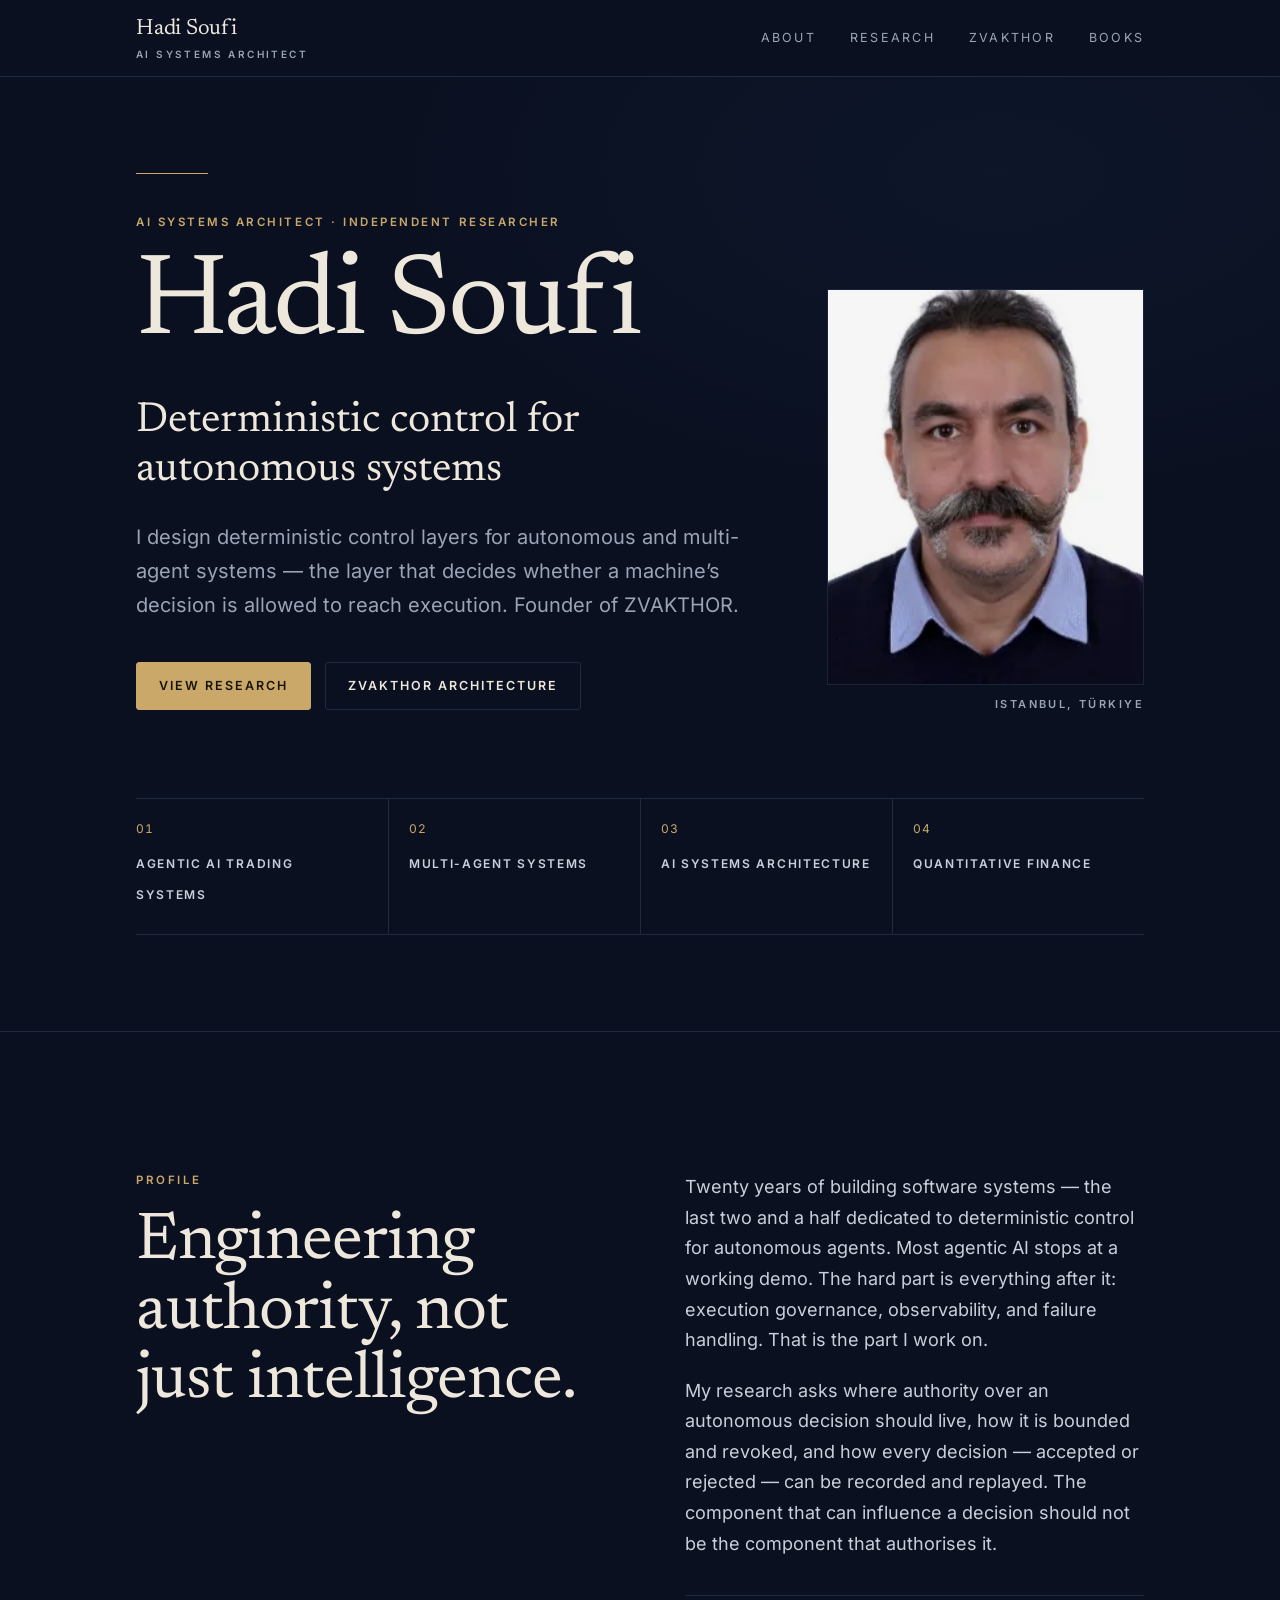
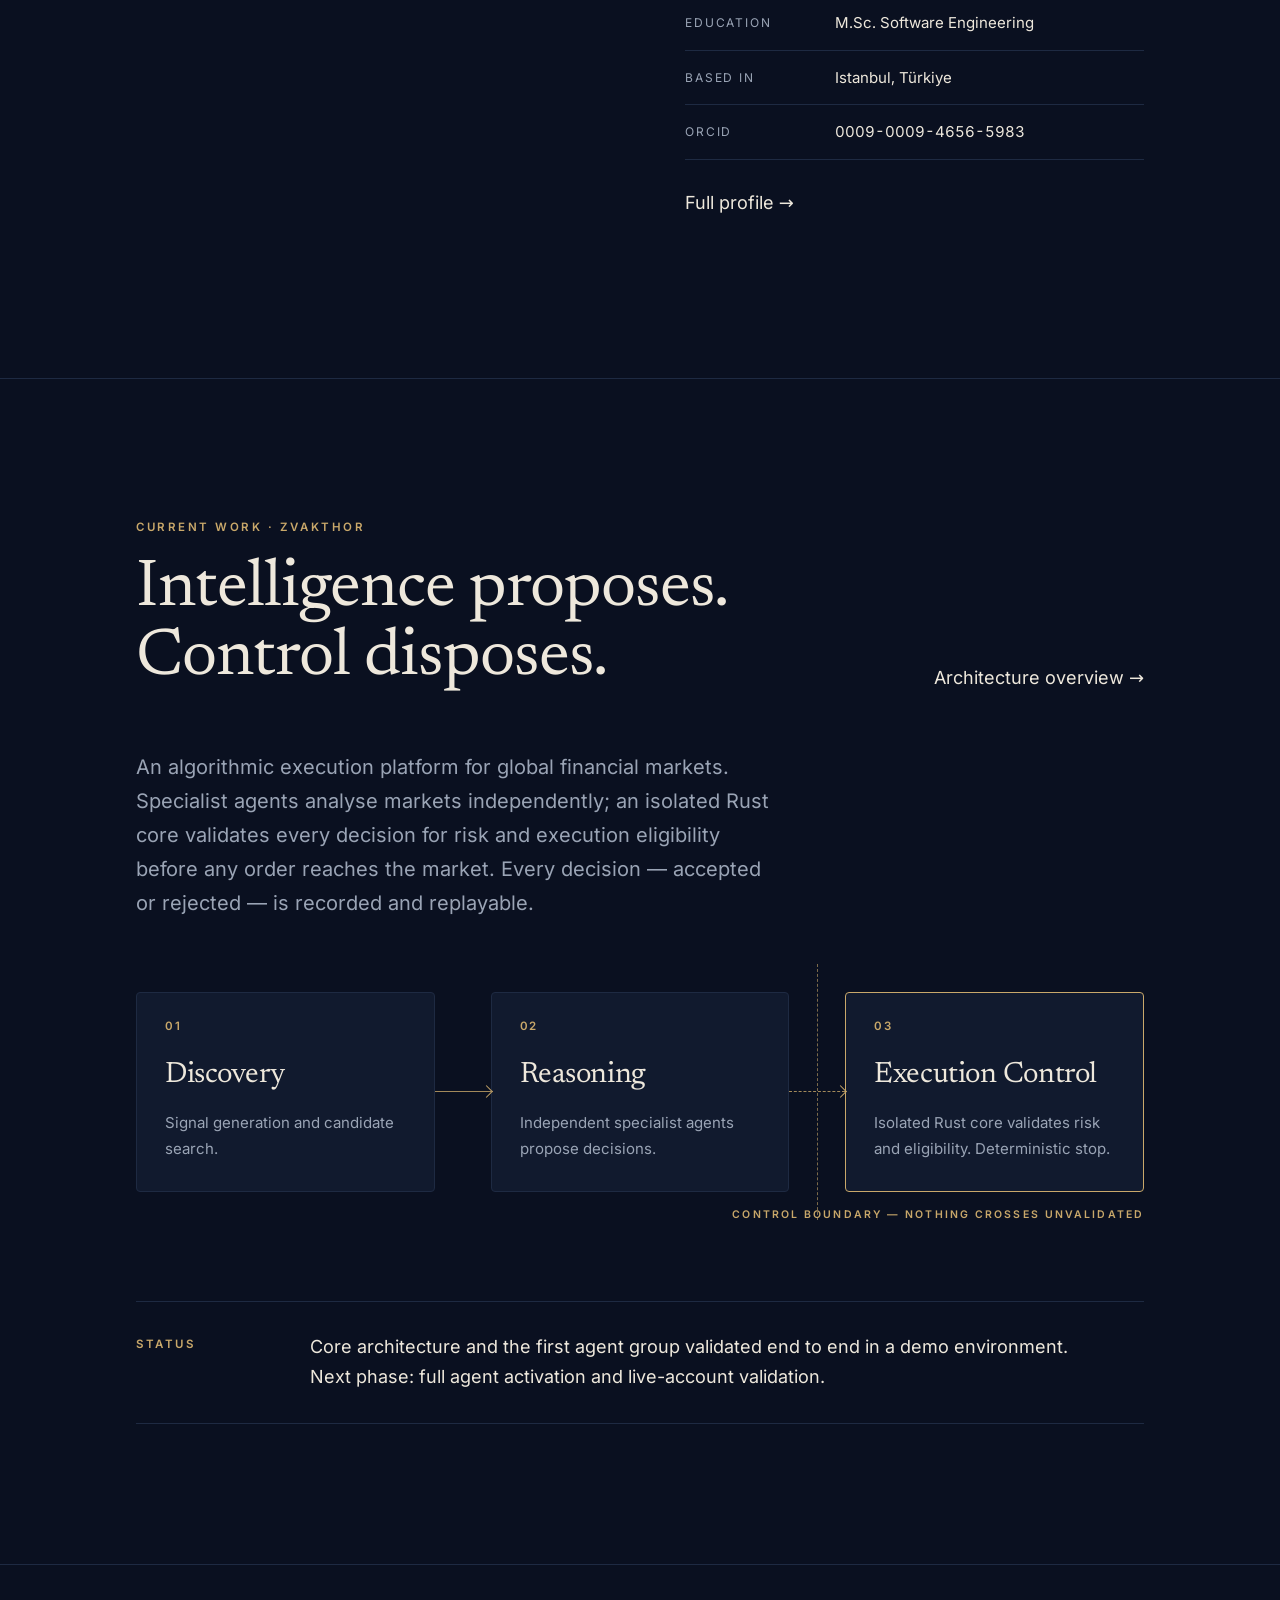
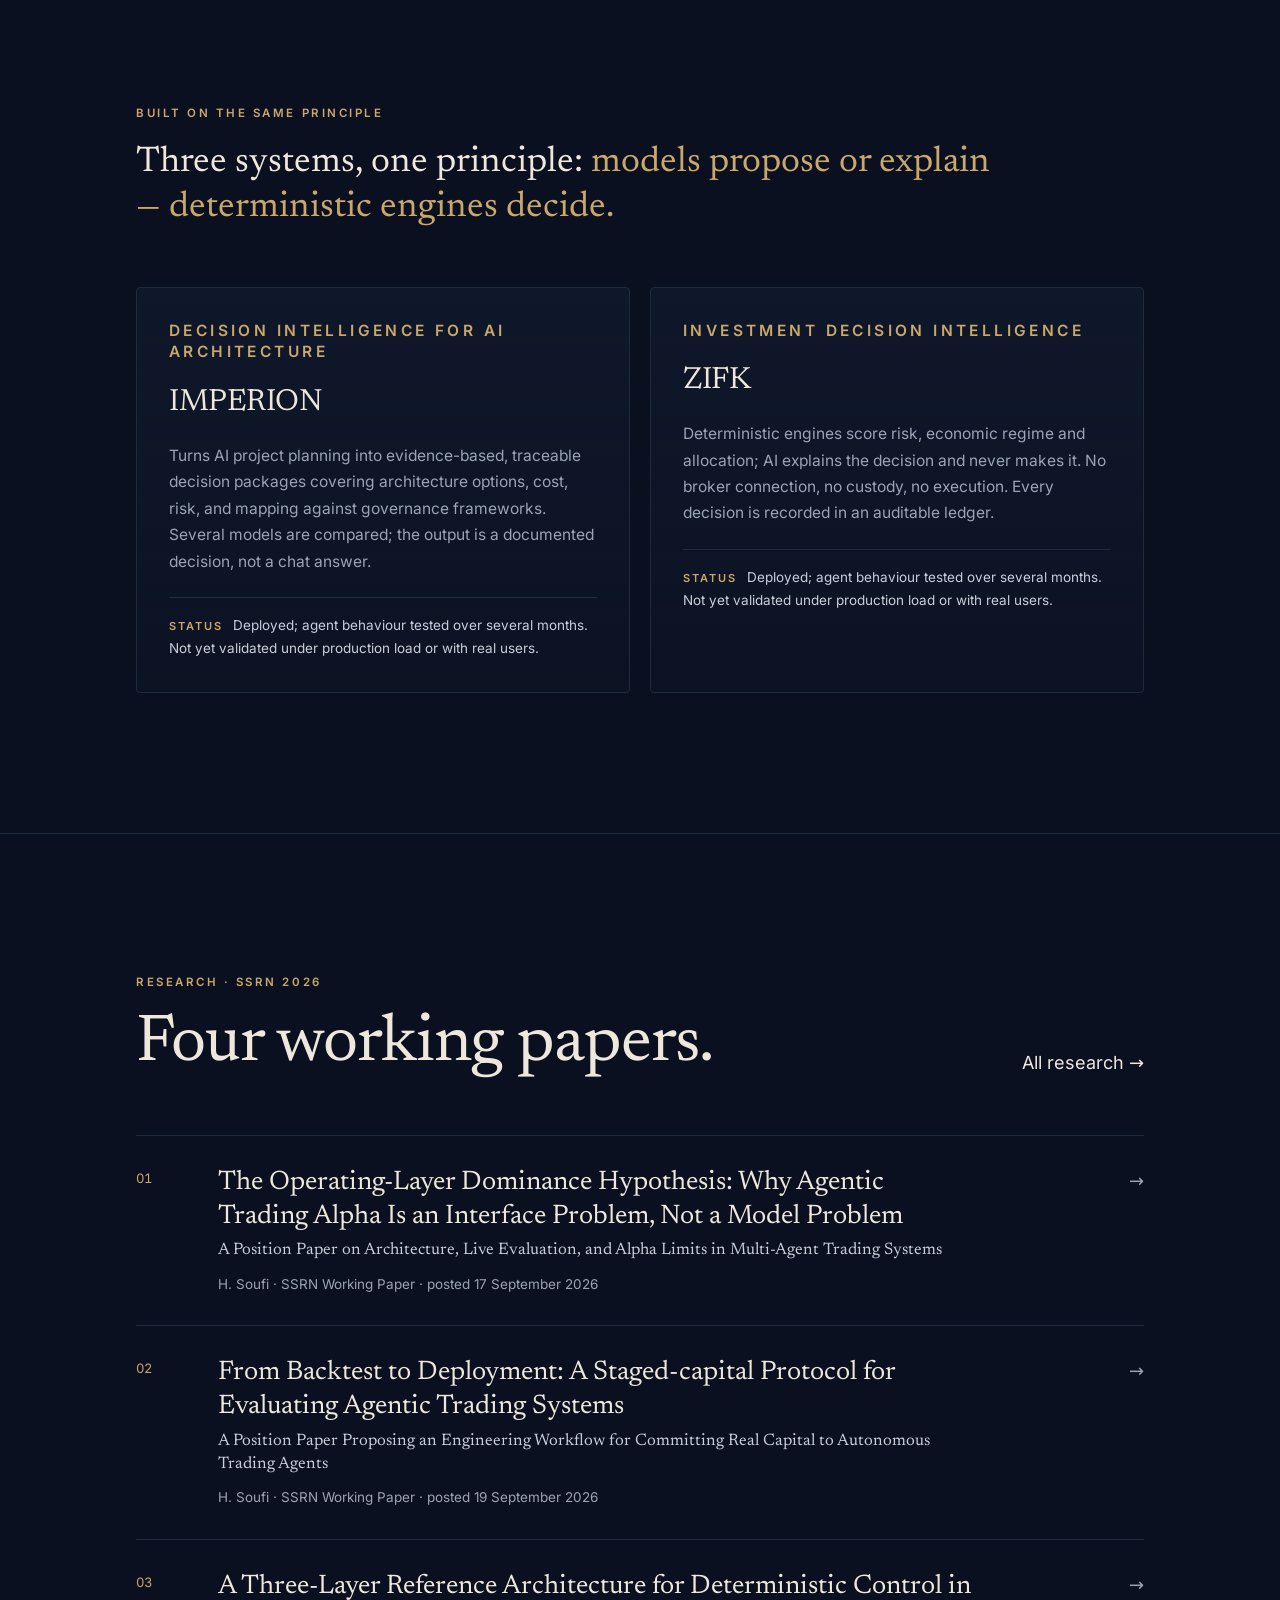
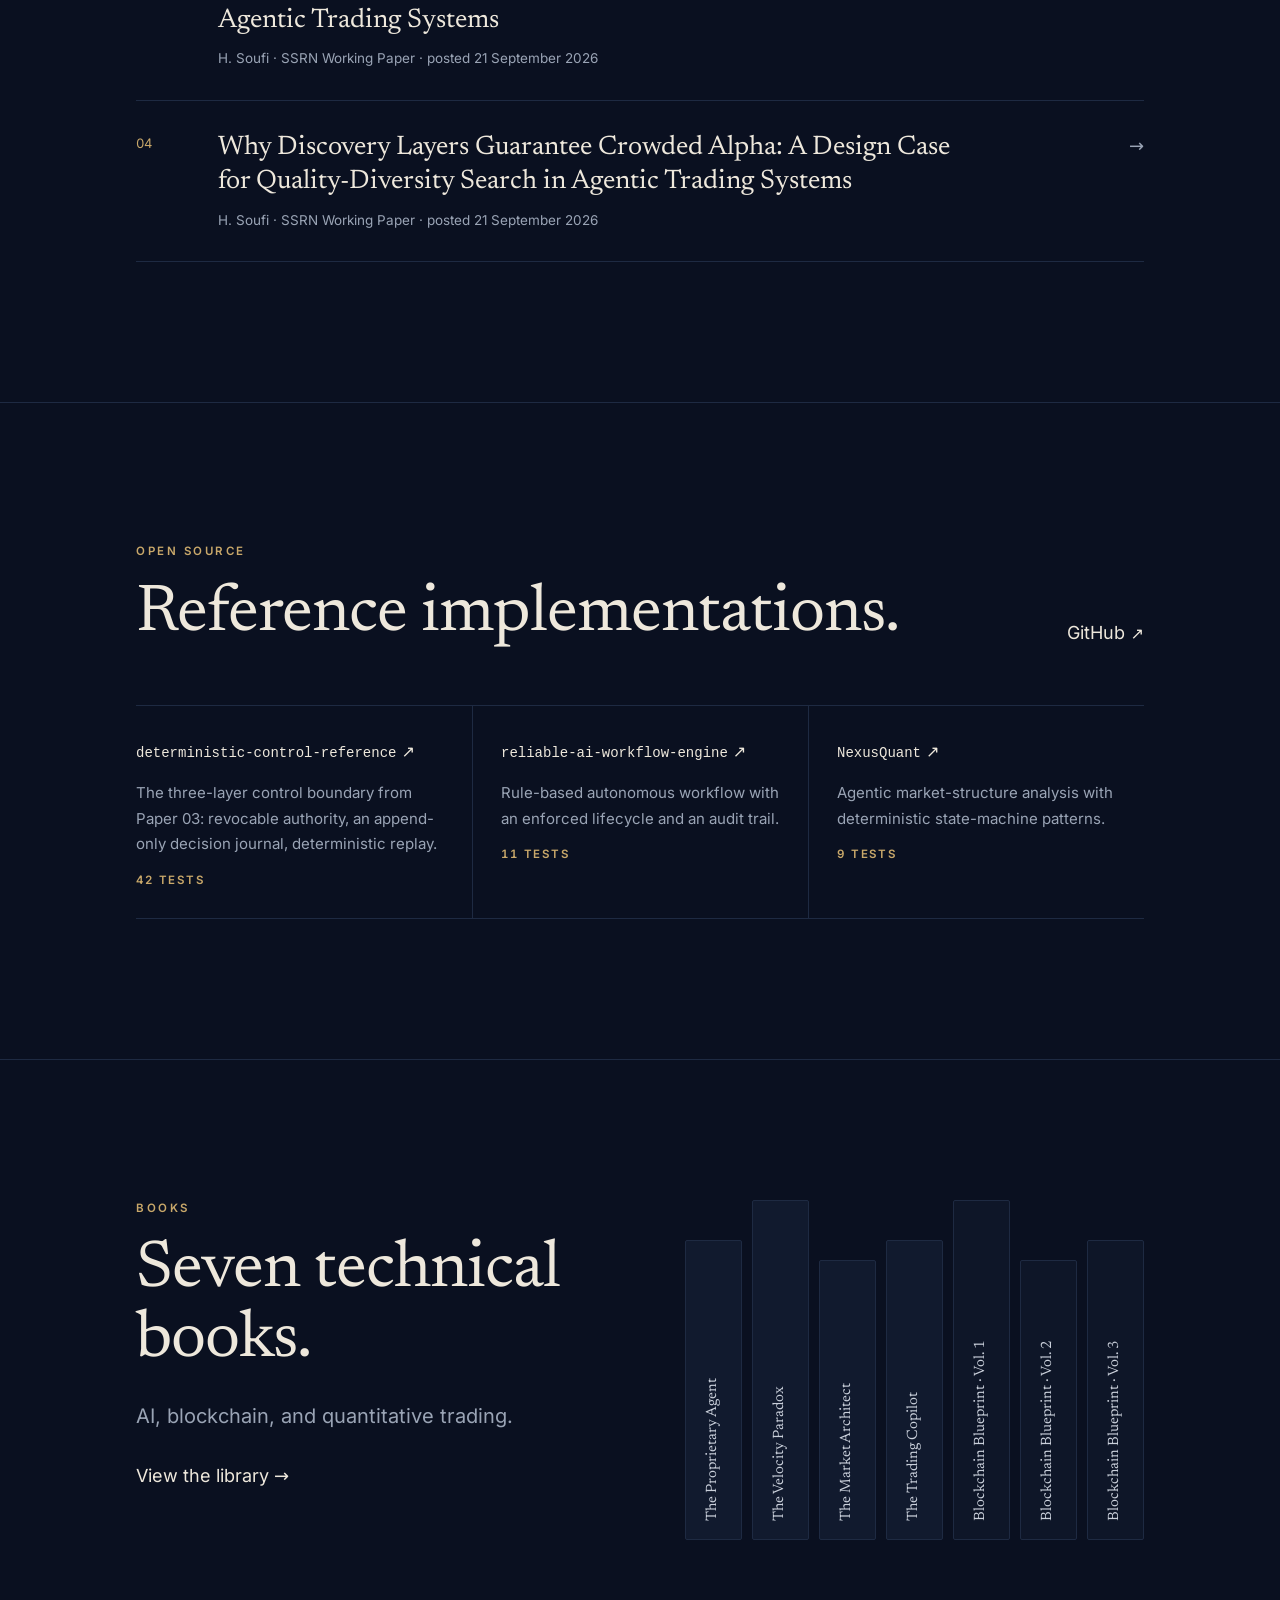
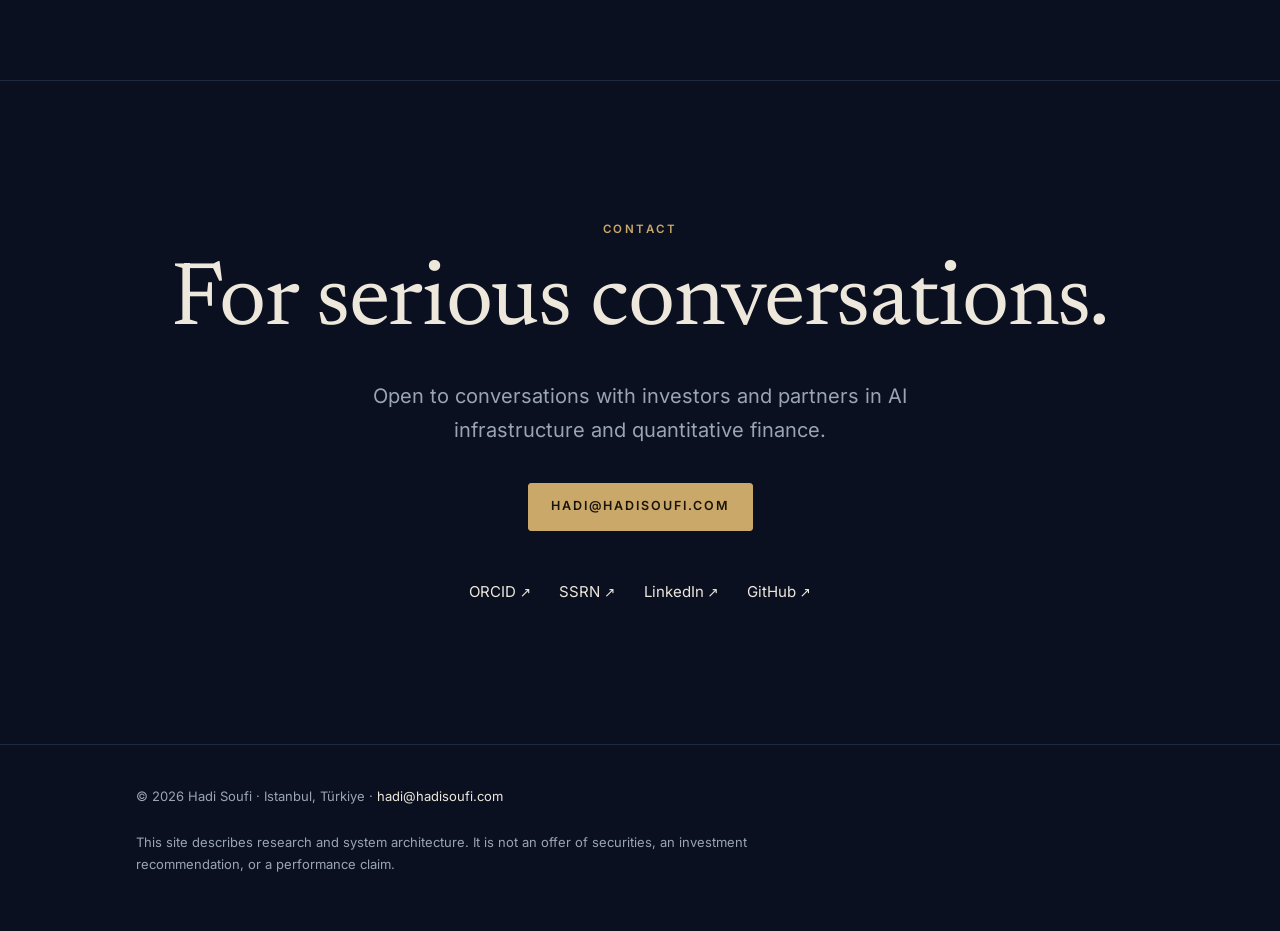
==== commit 39ad180c: "Use official SSRN titles and dates; remove legacy files" ====
--- a/index.html
+++ b/index.html
@@ -99,7 +99,7 @@
 
 <section id="research"><div class="wrap">
 <div class="head-row"><div><p class="kicker">Research · SSRN 2026</p><h2 class="h2">Four working papers.</h2></div><a class="arrow" href="/research/">All research</a></div>
-<ol class="papers"><li><a href="/research/the-operating-layer-dominance-hypothesis/"><span class="n">01</span><span><span class="t">The Operating-Layer Dominance Hypothesis: Why Agentic Trading Alpha Is an Interface Problem, Not a Model Problem</span><span class="m">H. Soufi · SSRN Working Paper · 2026</span></span><span class="go" aria-hidden="true">→</span></a></li><li><a href="/research/from-backtest-to-deployment/"><span class="n">02</span><span><span class="t">From Backtest to Deployment: A Staged-Capital Protocol for Evaluating Agentic Trading Systems</span><span class="m">H. Soufi · SSRN Working Paper · 2026</span></span><span class="go" aria-hidden="true">→</span></a></li><li><a href="/research/three-layer-reference-architecture/"><span class="n">03</span><span><span class="t">A Three-Layer Reference Architecture for Deterministic Control in Agentic Trading Systems</span><span class="m">H. Soufi · SSRN Working Paper · 2026</span></span><span class="go" aria-hidden="true">→</span></a></li><li><a href="/research/why-discovery-layers-guarantee-crowded-alpha/"><span class="n">04</span><span><span class="t">Why Discovery Layers Guarantee Crowded Alpha: A Design Case for Quality-Diversity Search in Agentic Trading Systems</span><span class="m">H. Soufi · SSRN Working Paper · 2026</span></span><span class="go" aria-hidden="true">→</span></a></li></ol>
+<ol class="papers"><li><a href="/research/the-operating-layer-dominance-hypothesis/"><span class="n">01</span><span><span class="t">The Operating-Layer Dominance Hypothesis: Why Agentic Trading Alpha Is an Interface Problem, Not a Model Problem</span><span class="st">A Position Paper on Architecture, Live Evaluation, and Alpha Limits in Multi-Agent Trading Systems</span><span class="m">H. Soufi · SSRN Working Paper · posted 17 September 2026</span></span><span class="go" aria-hidden="true">→</span></a></li><li><a href="/research/from-backtest-to-deployment/"><span class="n">02</span><span><span class="t">From Backtest to Deployment: A Staged-capital Protocol for Evaluating Agentic Trading Systems</span><span class="st">A Position Paper Proposing an Engineering Workflow for Committing Real Capital to Autonomous Trading Agents</span><span class="m">H. Soufi · SSRN Working Paper · posted 19 September 2026</span></span><span class="go" aria-hidden="true">→</span></a></li><li><a href="/research/three-layer-reference-architecture/"><span class="n">03</span><span><span class="t">A Three-Layer Reference Architecture for Deterministic Control in Agentic Trading Systems</span><span class="m">H. Soufi · SSRN Working Paper · posted 21 September 2026</span></span><span class="go" aria-hidden="true">→</span></a></li><li><a href="/research/why-discovery-layers-guarantee-crowded-alpha/"><span class="n">04</span><span><span class="t">Why Discovery Layers Guarantee Crowded Alpha: A Design Case for Quality-Diversity Search in Agentic Trading Systems</span><span class="m">H. Soufi · SSRN Working Paper · posted 21 September 2026</span></span><span class="go" aria-hidden="true">→</span></a></li></ol>
 </div></section>
 
 <section id="code"><div class="wrap">
--- a/site.css
+++ b/site.css
@@ -205,3 +205,4 @@
   .top nav,.ctas,.copy{display:none}
   section{padding:32px 0}
 }
+ol.papers .st{display:block;font:400 clamp(16px,1.3vw,18px)/1.4 var(--serif);color:var(--ink2);margin-top:6px;max-width:760px}
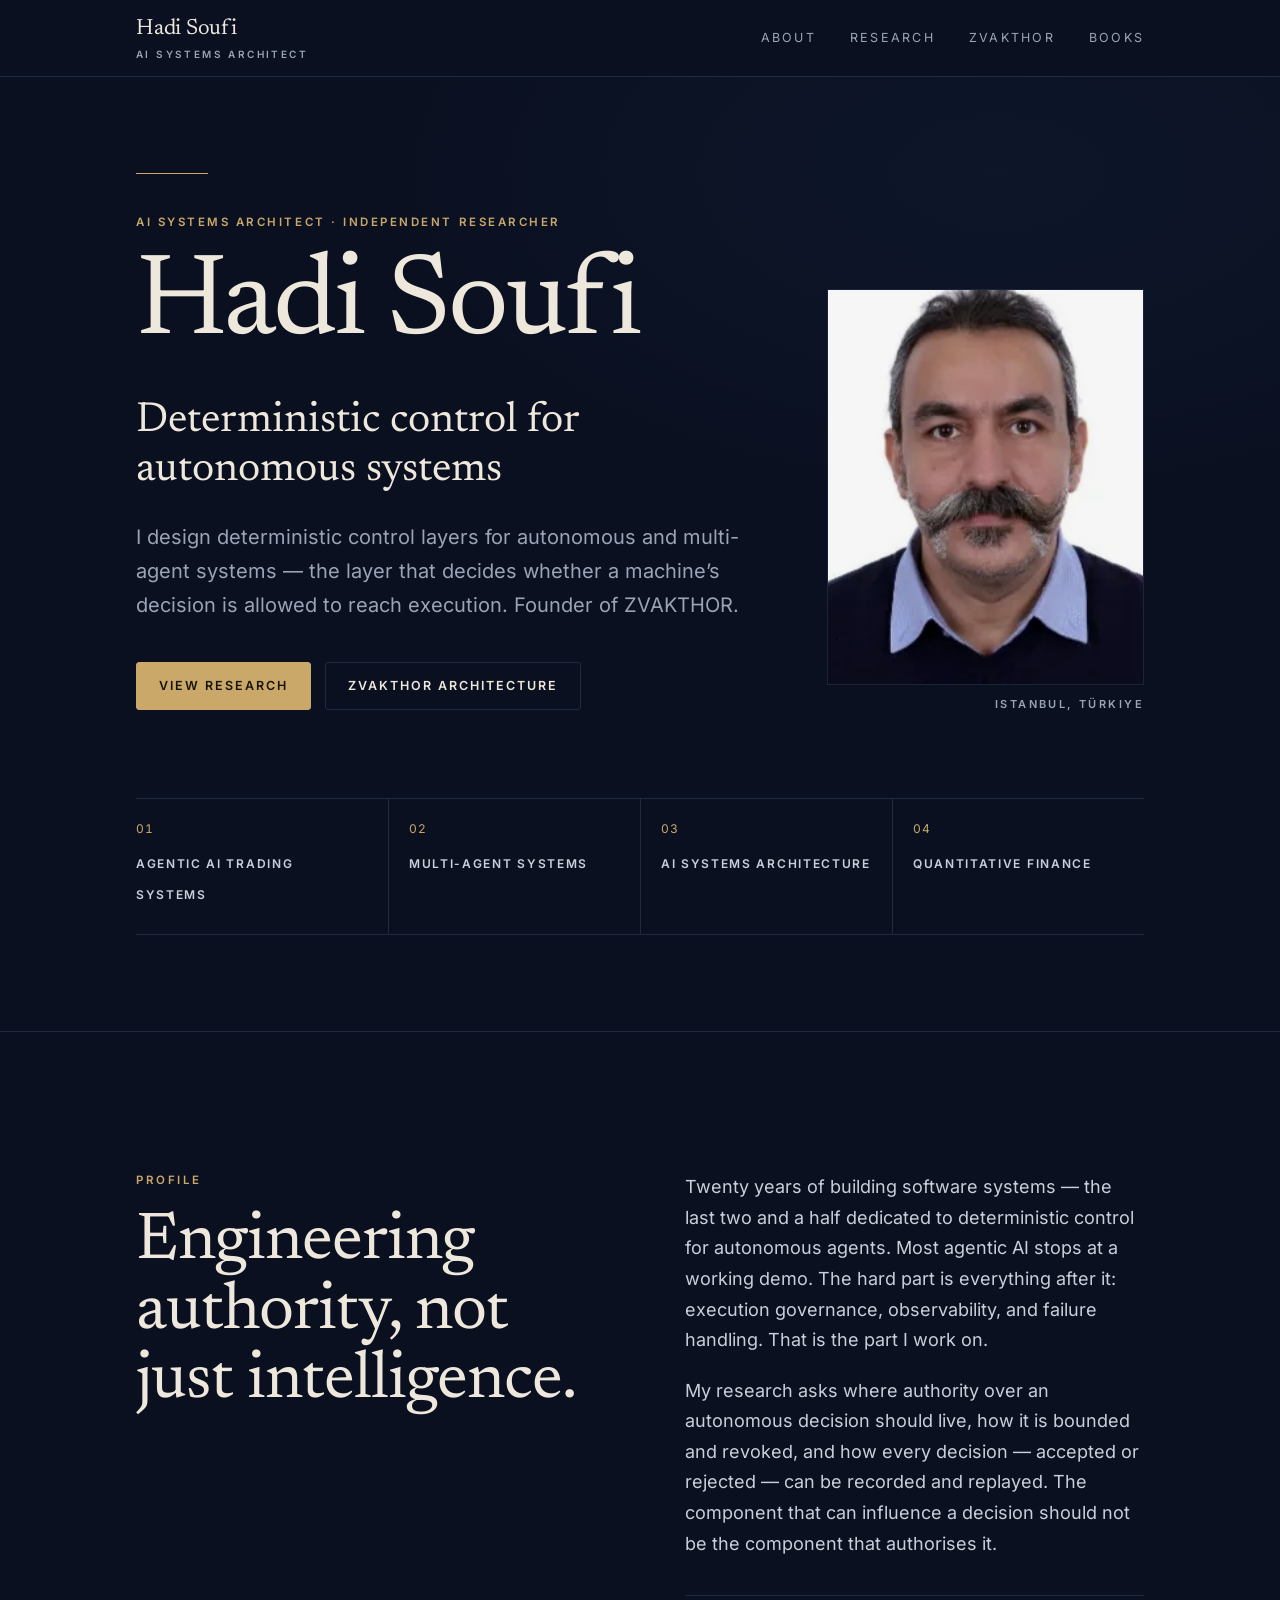
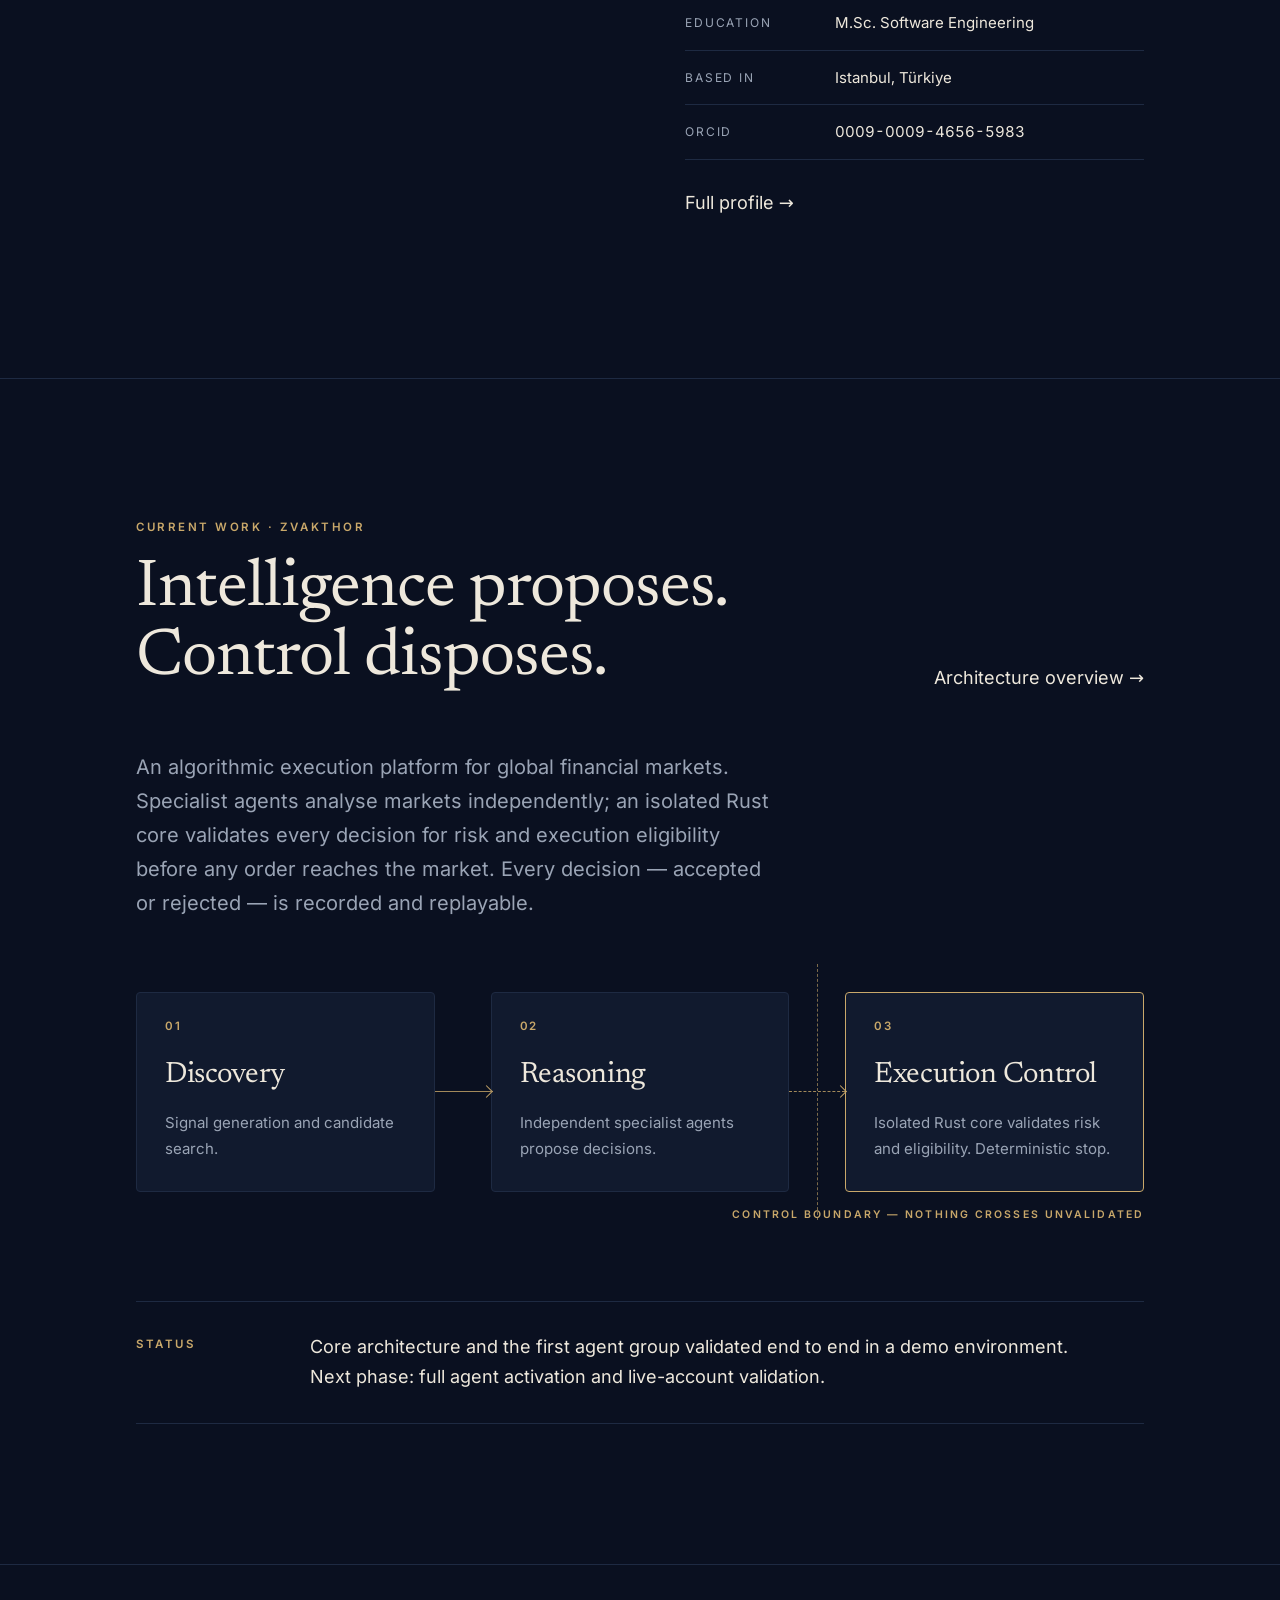
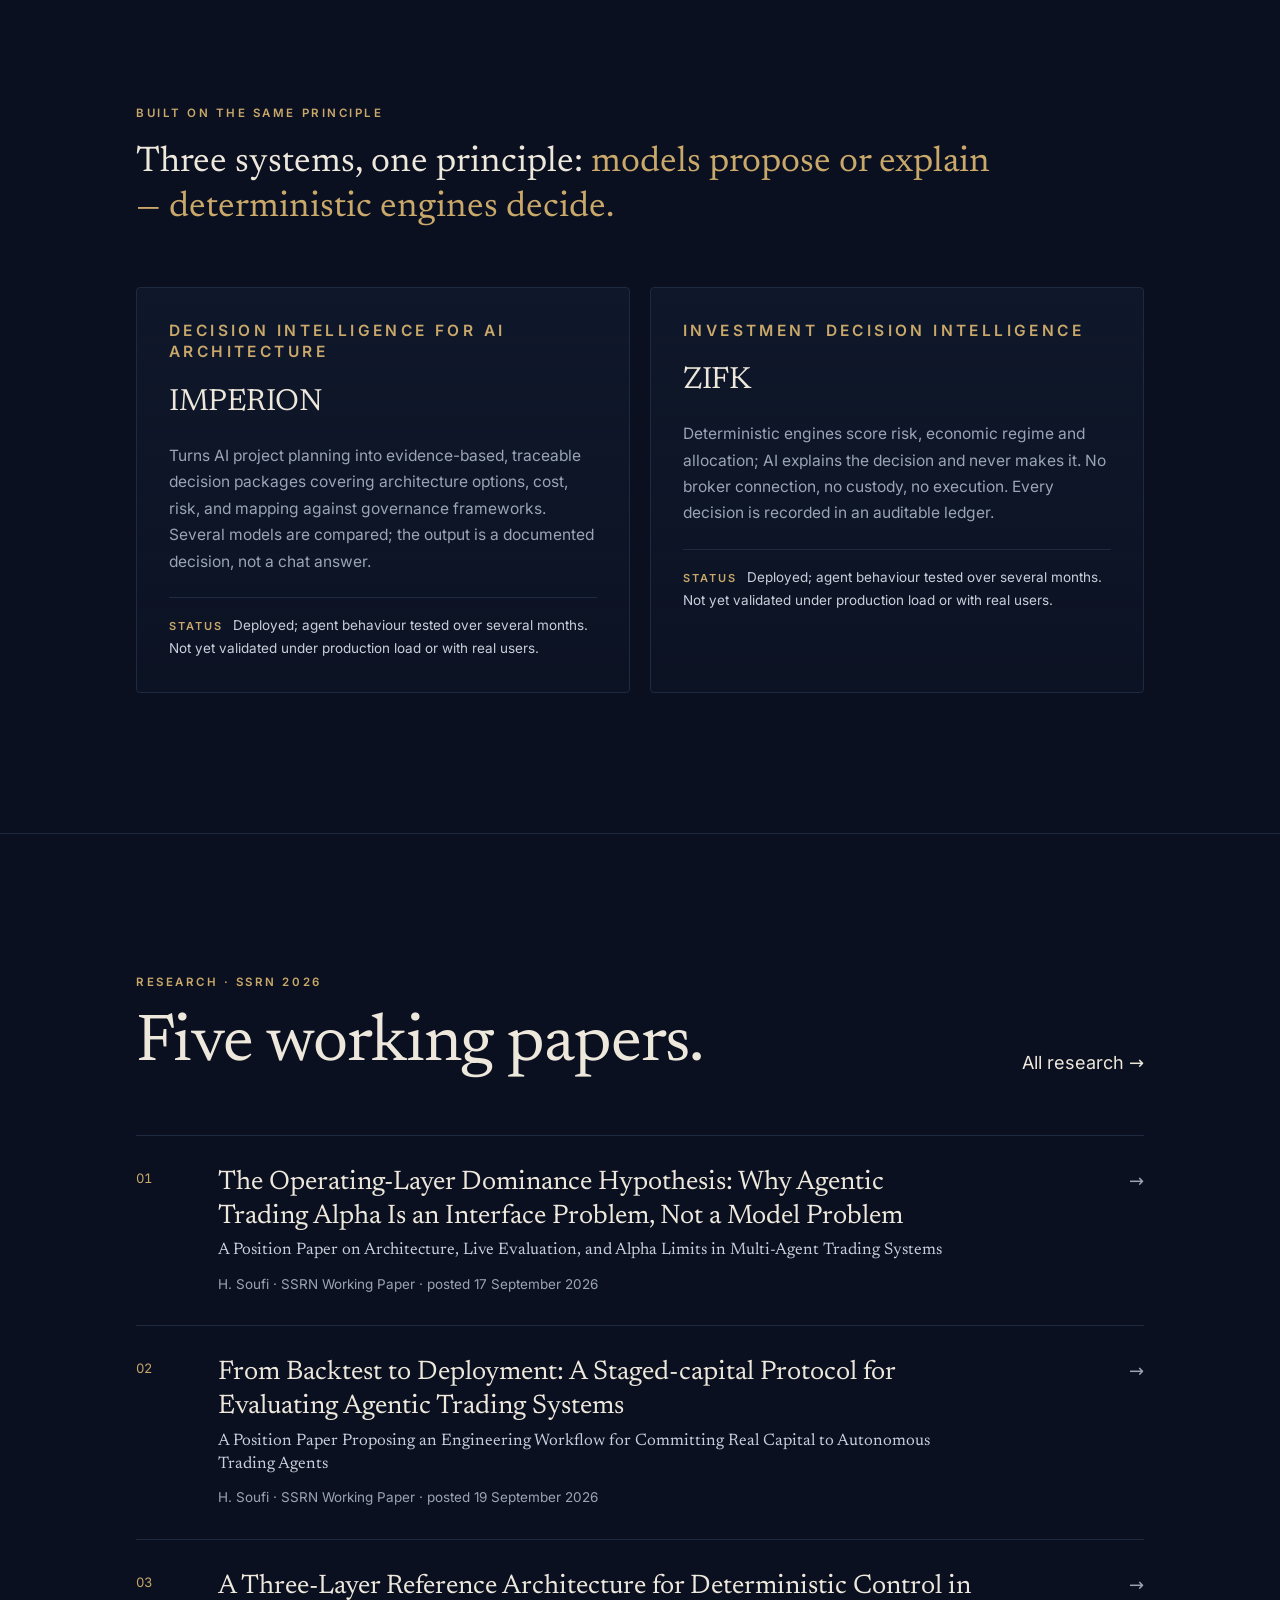
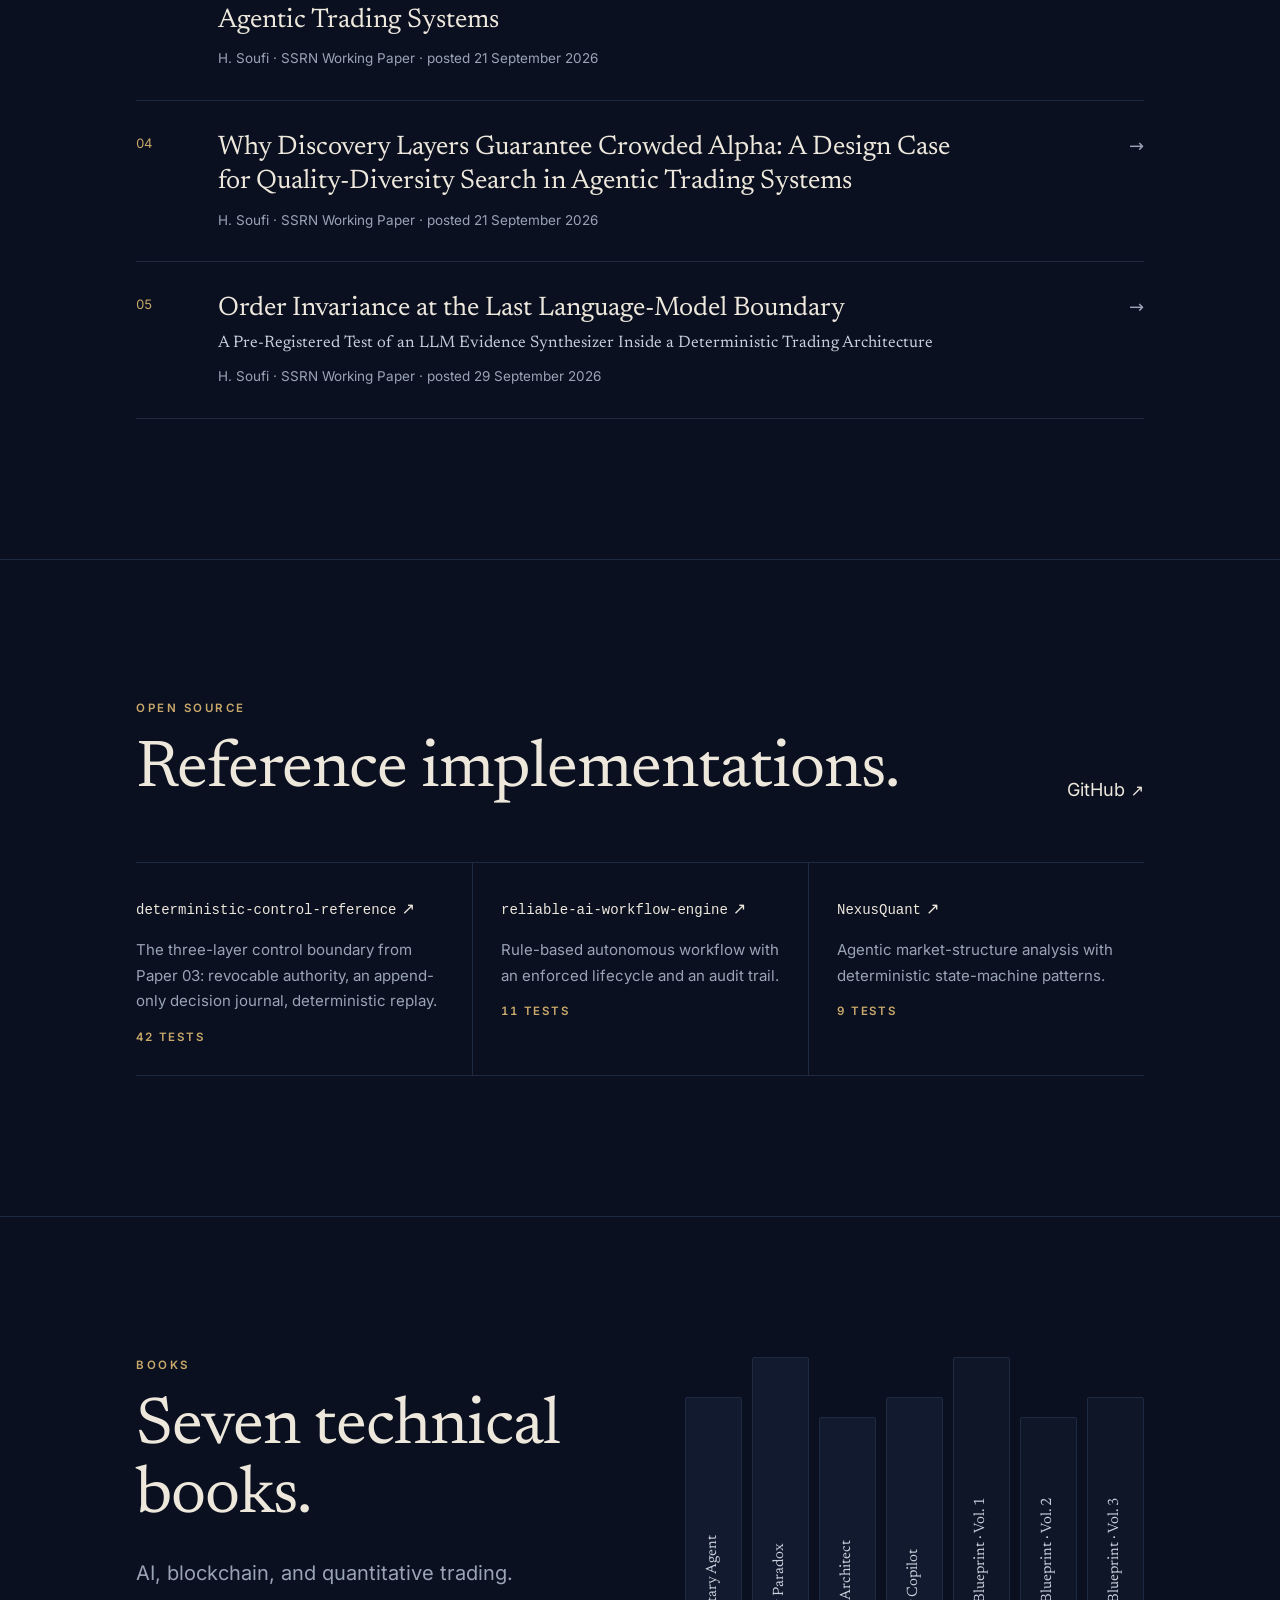
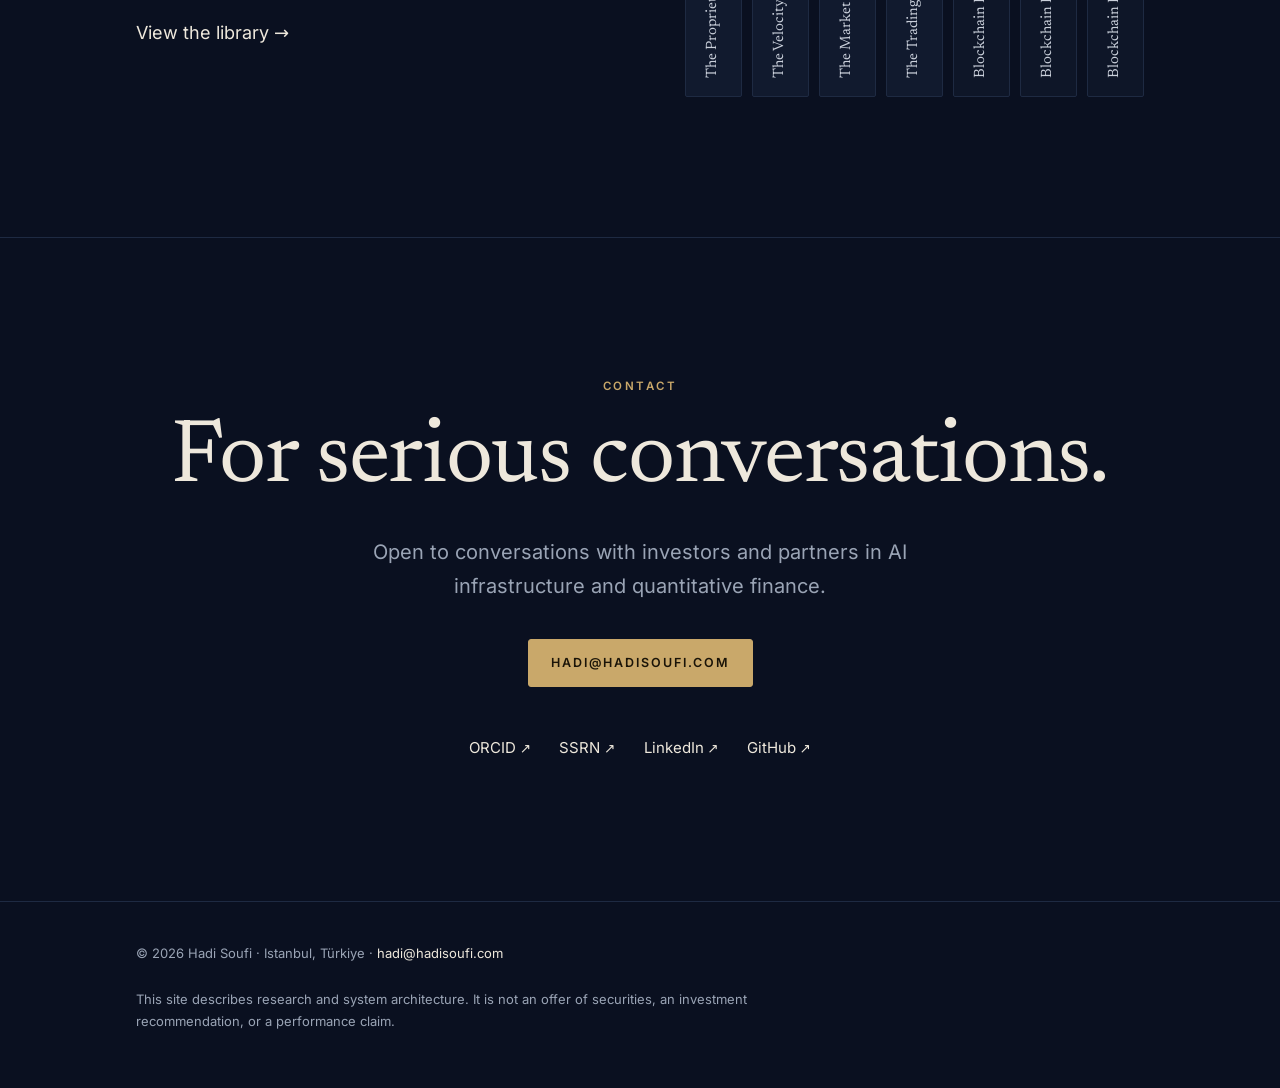
==== commit dc2f04a2: "Add paper 05: Order Invariance at the Last Language-Model Boundary" ====
--- a/index.html
+++ b/index.html
@@ -98,8 +98,8 @@
 </div></section>
 
 <section id="research"><div class="wrap">
-<div class="head-row"><div><p class="kicker">Research · SSRN 2026</p><h2 class="h2">Four working papers.</h2></div><a class="arrow" href="/research/">All research</a></div>
-<ol class="papers"><li><a href="/research/the-operating-layer-dominance-hypothesis/"><span class="n">01</span><span><span class="t">The Operating-Layer Dominance Hypothesis: Why Agentic Trading Alpha Is an Interface Problem, Not a Model Problem</span><span class="st">A Position Paper on Architecture, Live Evaluation, and Alpha Limits in Multi-Agent Trading Systems</span><span class="m">H. Soufi · SSRN Working Paper · posted 17 September 2026</span></span><span class="go" aria-hidden="true">→</span></a></li><li><a href="/research/from-backtest-to-deployment/"><span class="n">02</span><span><span class="t">From Backtest to Deployment: A Staged-capital Protocol for Evaluating Agentic Trading Systems</span><span class="st">A Position Paper Proposing an Engineering Workflow for Committing Real Capital to Autonomous Trading Agents</span><span class="m">H. Soufi · SSRN Working Paper · posted 19 September 2026</span></span><span class="go" aria-hidden="true">→</span></a></li><li><a href="/research/three-layer-reference-architecture/"><span class="n">03</span><span><span class="t">A Three-Layer Reference Architecture for Deterministic Control in Agentic Trading Systems</span><span class="m">H. Soufi · SSRN Working Paper · posted 21 September 2026</span></span><span class="go" aria-hidden="true">→</span></a></li><li><a href="/research/why-discovery-layers-guarantee-crowded-alpha/"><span class="n">04</span><span><span class="t">Why Discovery Layers Guarantee Crowded Alpha: A Design Case for Quality-Diversity Search in Agentic Trading Systems</span><span class="m">H. Soufi · SSRN Working Paper · posted 21 September 2026</span></span><span class="go" aria-hidden="true">→</span></a></li></ol>
+<div class="head-row"><div><p class="kicker">Research · SSRN 2026</p><h2 class="h2">Five working papers.</h2></div><a class="arrow" href="/research/">All research</a></div>
+<ol class="papers"><li><a href="/research/the-operating-layer-dominance-hypothesis/"><span class="n">01</span><span><span class="t">The Operating-Layer Dominance Hypothesis: Why Agentic Trading Alpha Is an Interface Problem, Not a Model Problem</span><span class="st">A Position Paper on Architecture, Live Evaluation, and Alpha Limits in Multi-Agent Trading Systems</span><span class="m">H. Soufi · SSRN Working Paper · posted 17 September 2026</span></span><span class="go" aria-hidden="true">→</span></a></li><li><a href="/research/from-backtest-to-deployment/"><span class="n">02</span><span><span class="t">From Backtest to Deployment: A Staged-capital Protocol for Evaluating Agentic Trading Systems</span><span class="st">A Position Paper Proposing an Engineering Workflow for Committing Real Capital to Autonomous Trading Agents</span><span class="m">H. Soufi · SSRN Working Paper · posted 19 September 2026</span></span><span class="go" aria-hidden="true">→</span></a></li><li><a href="/research/three-layer-reference-architecture/"><span class="n">03</span><span><span class="t">A Three-Layer Reference Architecture for Deterministic Control in Agentic Trading Systems</span><span class="m">H. Soufi · SSRN Working Paper · posted 21 September 2026</span></span><span class="go" aria-hidden="true">→</span></a></li><li><a href="/research/why-discovery-layers-guarantee-crowded-alpha/"><span class="n">04</span><span><span class="t">Why Discovery Layers Guarantee Crowded Alpha: A Design Case for Quality-Diversity Search in Agentic Trading Systems</span><span class="m">H. Soufi · SSRN Working Paper · posted 21 September 2026</span></span><span class="go" aria-hidden="true">→</span></a></li><li><a href="/research/order-invariance-at-the-last-language-model-boundary/"><span class="n">05</span><span><span class="t">Order Invariance at the Last Language-Model Boundary</span><span class="st">A Pre-Registered Test of an LLM Evidence Synthesizer Inside a Deterministic Trading Architecture</span><span class="m">H. Soufi · SSRN Working Paper · posted 29 September 2026</span></span><span class="go" aria-hidden="true">→</span></a></li></ol>
 </div></section>
 
 <section id="code"><div class="wrap">
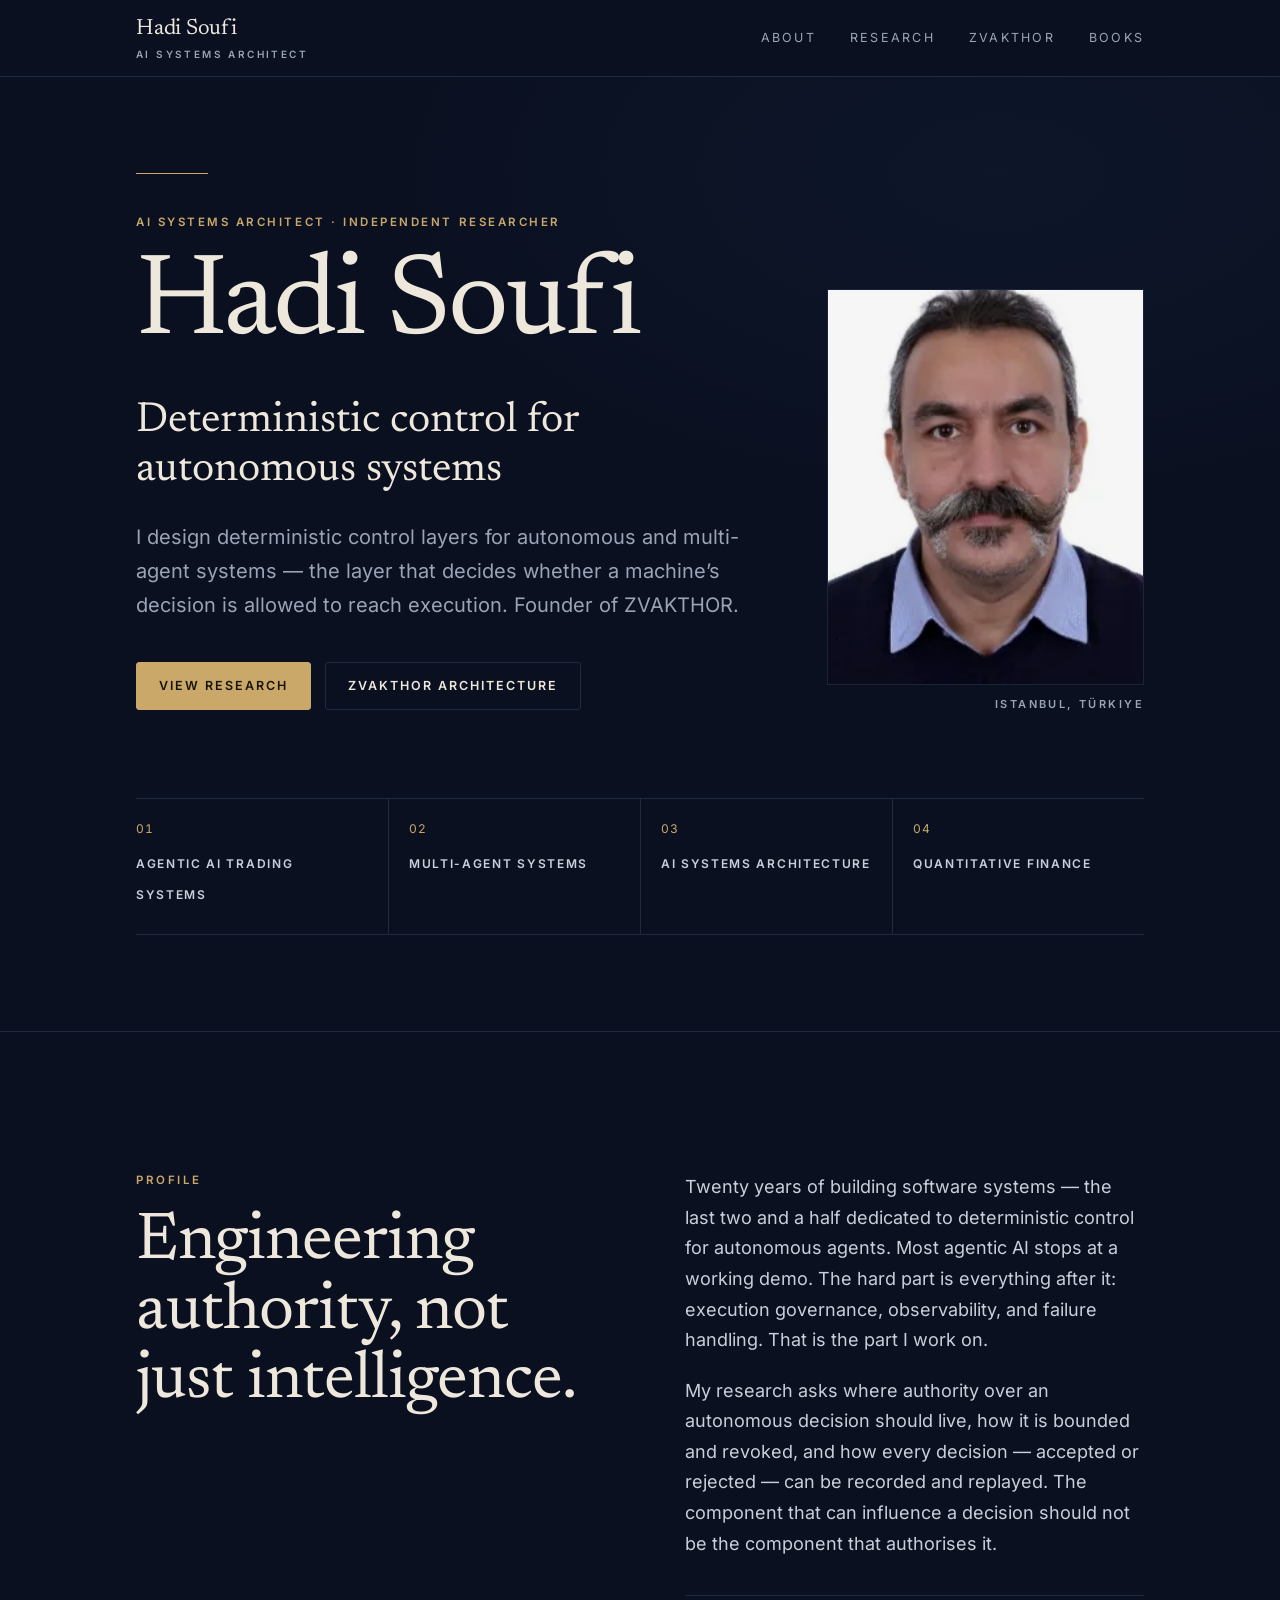
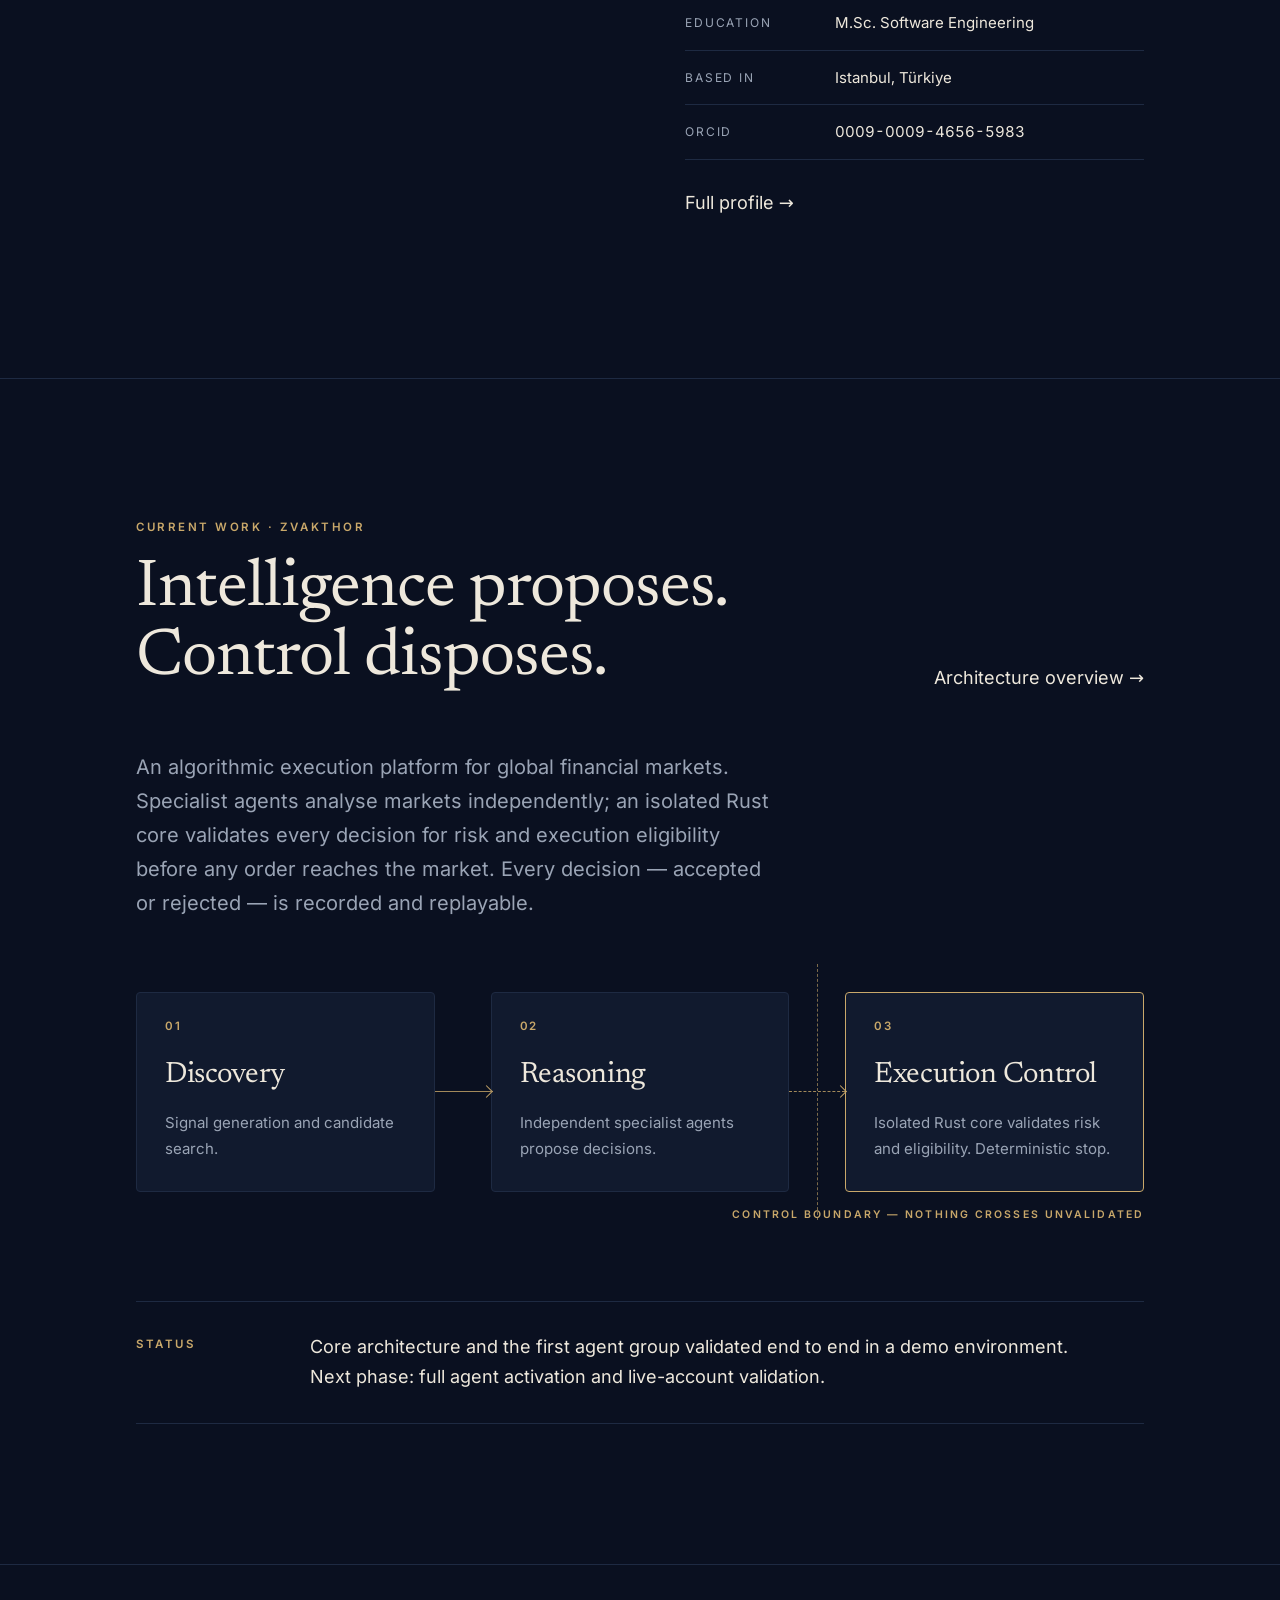
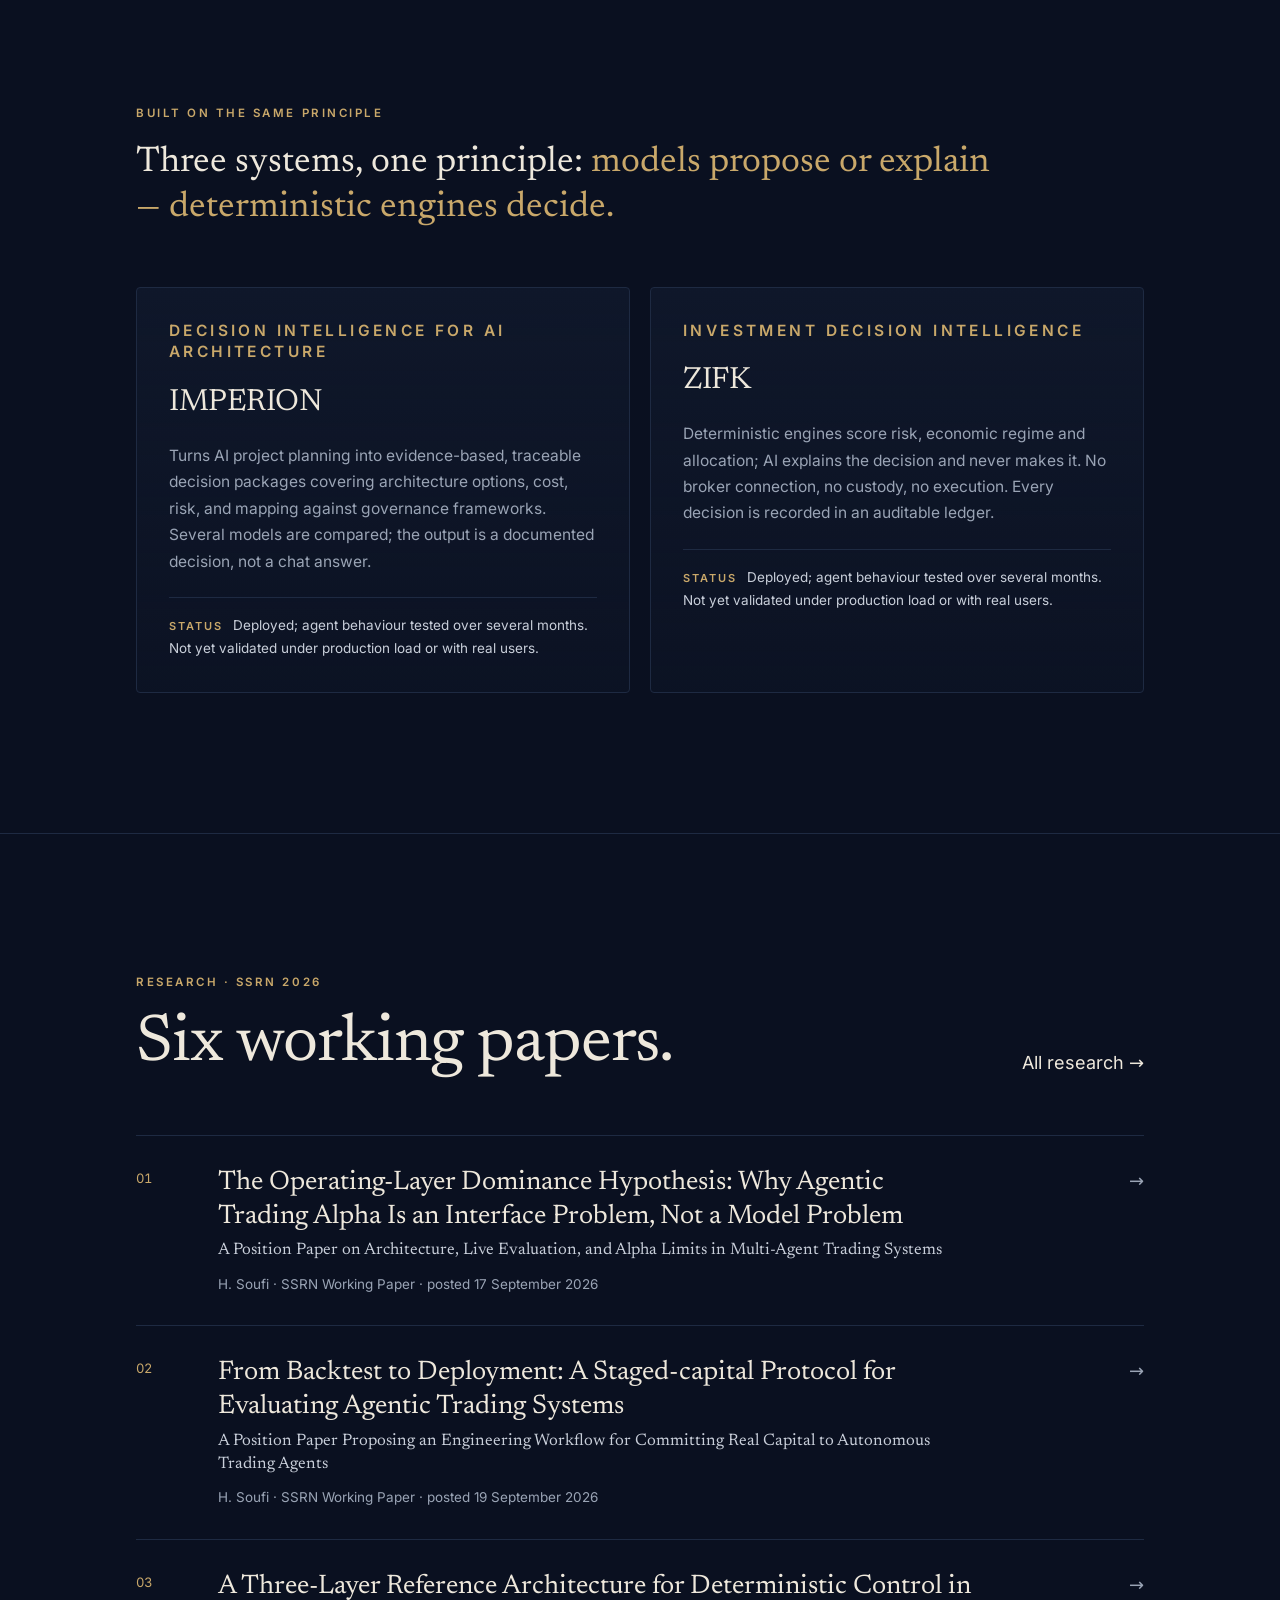
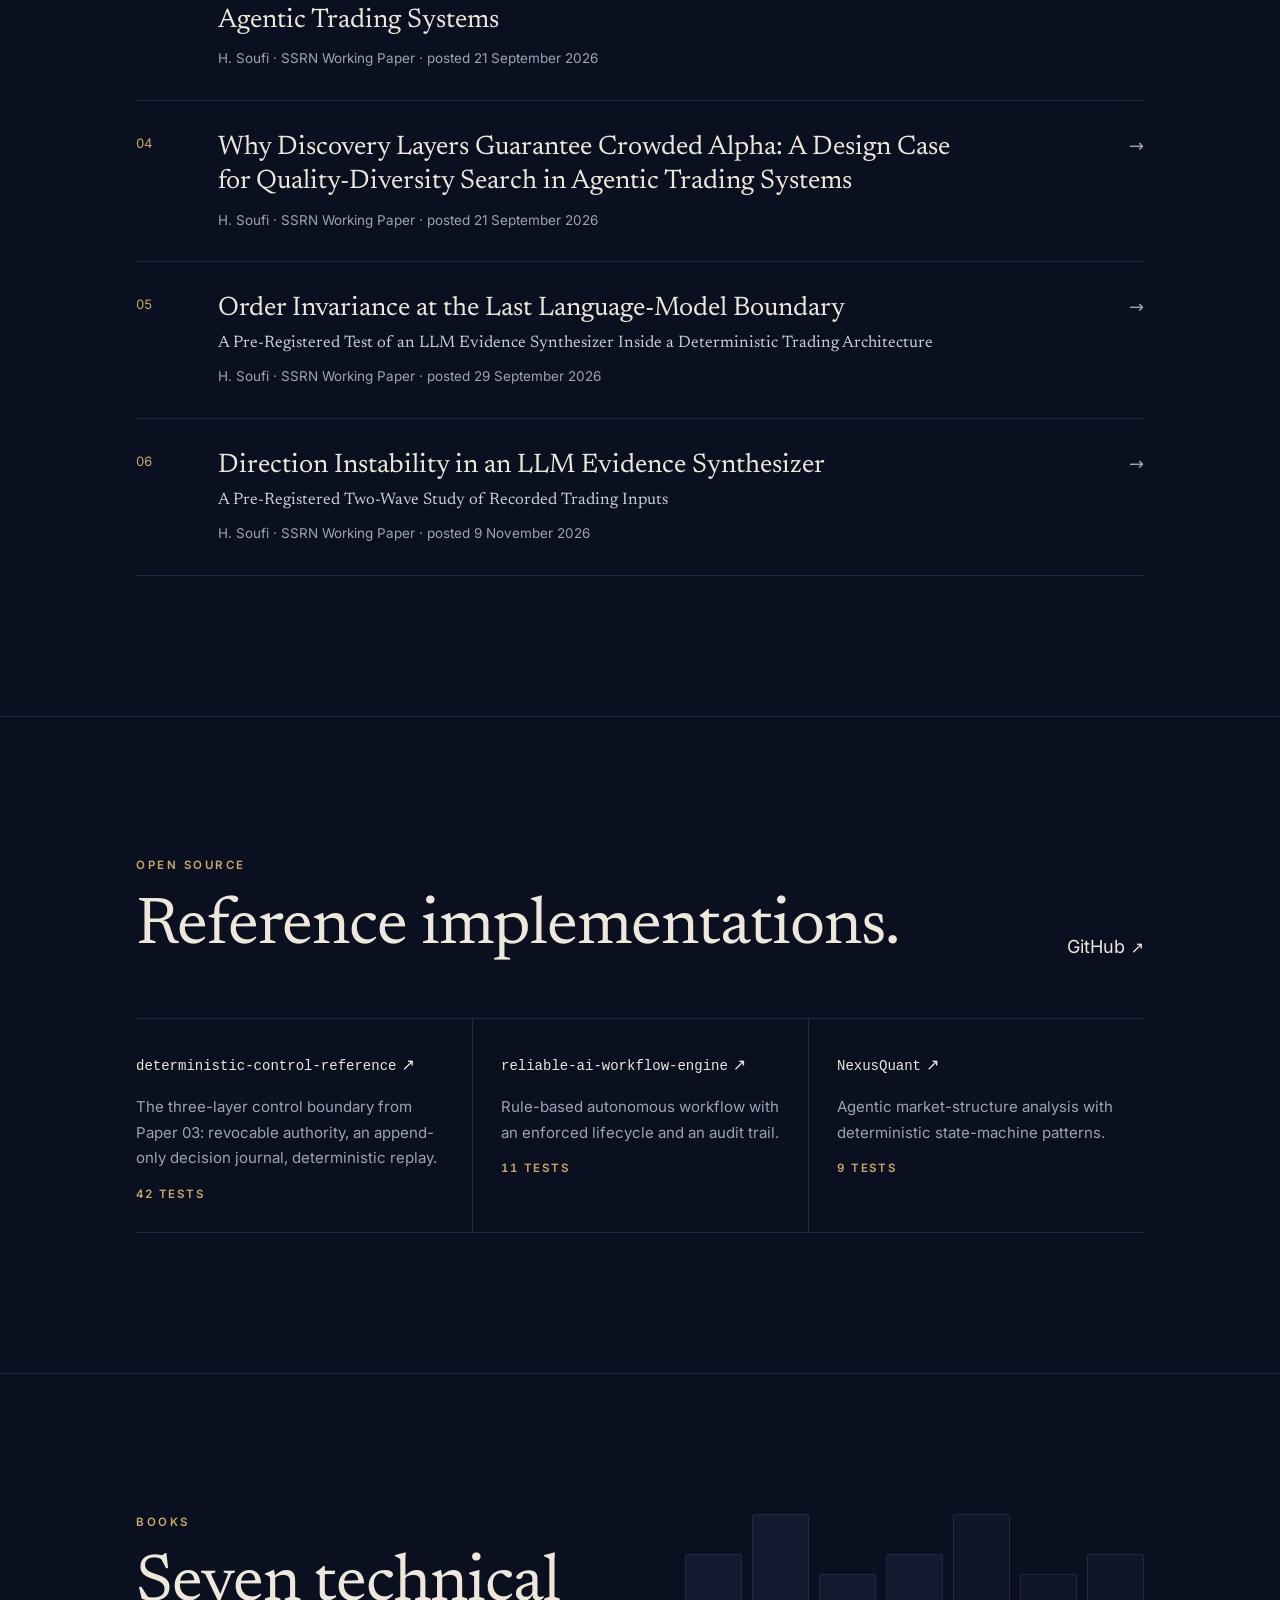
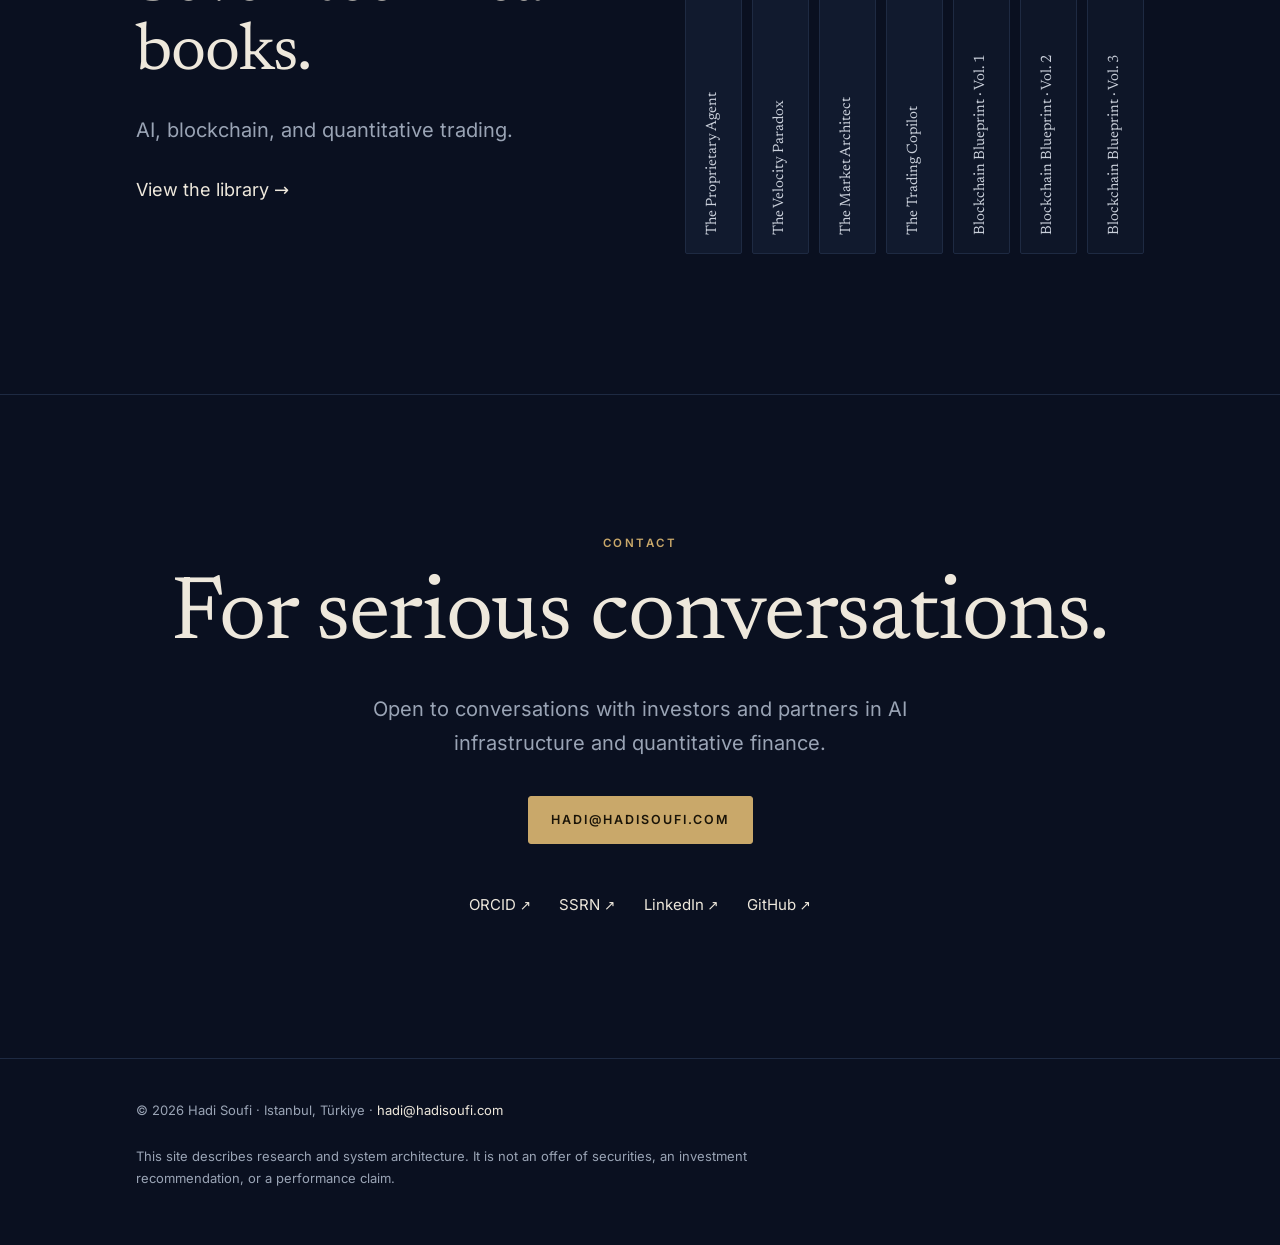
==== commit bc957040: "Add Paper 06: Direction Instability in an LLM Evidence Synthesizer Adds the sixth SSRN working paper" ====
--- a/index.html
+++ b/index.html
@@ -98,8 +98,8 @@
 </div></section>
 
 <section id="research"><div class="wrap">
-<div class="head-row"><div><p class="kicker">Research · SSRN 2026</p><h2 class="h2">Five working papers.</h2></div><a class="arrow" href="/research/">All research</a></div>
-<ol class="papers"><li><a href="/research/the-operating-layer-dominance-hypothesis/"><span class="n">01</span><span><span class="t">The Operating-Layer Dominance Hypothesis: Why Agentic Trading Alpha Is an Interface Problem, Not a Model Problem</span><span class="st">A Position Paper on Architecture, Live Evaluation, and Alpha Limits in Multi-Agent Trading Systems</span><span class="m">H. Soufi · SSRN Working Paper · posted 17 September 2026</span></span><span class="go" aria-hidden="true">→</span></a></li><li><a href="/research/from-backtest-to-deployment/"><span class="n">02</span><span><span class="t">From Backtest to Deployment: A Staged-capital Protocol for Evaluating Agentic Trading Systems</span><span class="st">A Position Paper Proposing an Engineering Workflow for Committing Real Capital to Autonomous Trading Agents</span><span class="m">H. Soufi · SSRN Working Paper · posted 19 September 2026</span></span><span class="go" aria-hidden="true">→</span></a></li><li><a href="/research/three-layer-reference-architecture/"><span class="n">03</span><span><span class="t">A Three-Layer Reference Architecture for Deterministic Control in Agentic Trading Systems</span><span class="m">H. Soufi · SSRN Working Paper · posted 21 September 2026</span></span><span class="go" aria-hidden="true">→</span></a></li><li><a href="/research/why-discovery-layers-guarantee-crowded-alpha/"><span class="n">04</span><span><span class="t">Why Discovery Layers Guarantee Crowded Alpha: A Design Case for Quality-Diversity Search in Agentic Trading Systems</span><span class="m">H. Soufi · SSRN Working Paper · posted 21 September 2026</span></span><span class="go" aria-hidden="true">→</span></a></li><li><a href="/research/order-invariance-at-the-last-language-model-boundary/"><span class="n">05</span><span><span class="t">Order Invariance at the Last Language-Model Boundary</span><span class="st">A Pre-Registered Test of an LLM Evidence Synthesizer Inside a Deterministic Trading Architecture</span><span class="m">H. Soufi · SSRN Working Paper · posted 29 September 2026</span></span><span class="go" aria-hidden="true">→</span></a></li></ol>
+<div class="head-row"><div><p class="kicker">Research · SSRN 2026</p><h2 class="h2">Six working papers.</h2></div><a class="arrow" href="/research/">All research</a></div>
+<ol class="papers"><li><a href="/research/the-operating-layer-dominance-hypothesis/"><span class="n">01</span><span><span class="t">The Operating-Layer Dominance Hypothesis: Why Agentic Trading Alpha Is an Interface Problem, Not a Model Problem</span><span class="st">A Position Paper on Architecture, Live Evaluation, and Alpha Limits in Multi-Agent Trading Systems</span><span class="m">H. Soufi · SSRN Working Paper · posted 17 September 2026</span></span><span class="go" aria-hidden="true">→</span></a></li><li><a href="/research/from-backtest-to-deployment/"><span class="n">02</span><span><span class="t">From Backtest to Deployment: A Staged-capital Protocol for Evaluating Agentic Trading Systems</span><span class="st">A Position Paper Proposing an Engineering Workflow for Committing Real Capital to Autonomous Trading Agents</span><span class="m">H. Soufi · SSRN Working Paper · posted 19 September 2026</span></span><span class="go" aria-hidden="true">→</span></a></li><li><a href="/research/three-layer-reference-architecture/"><span class="n">03</span><span><span class="t">A Three-Layer Reference Architecture for Deterministic Control in Agentic Trading Systems</span><span class="m">H. Soufi · SSRN Working Paper · posted 21 September 2026</span></span><span class="go" aria-hidden="true">→</span></a></li><li><a href="/research/why-discovery-layers-guarantee-crowded-alpha/"><span class="n">04</span><span><span class="t">Why Discovery Layers Guarantee Crowded Alpha: A Design Case for Quality-Diversity Search in Agentic Trading Systems</span><span class="m">H. Soufi · SSRN Working Paper · posted 21 September 2026</span></span><span class="go" aria-hidden="true">→</span></a></li><li><a href="/research/order-invariance-at-the-last-language-model-boundary/"><span class="n">05</span><span><span class="t">Order Invariance at the Last Language-Model Boundary</span><span class="st">A Pre-Registered Test of an LLM Evidence Synthesizer Inside a Deterministic Trading Architecture</span><span class="m">H. Soufi · SSRN Working Paper · posted 29 September 2026</span></span><span class="go" aria-hidden="true">→</span></a></li><li><a href="/research/direction-instability-in-an-llm-evidence-synthesizer/"><span class="n">06</span><span><span class="t">Direction Instability in an LLM Evidence Synthesizer</span><span class="st">A Pre-Registered Two-Wave Study of Recorded Trading Inputs</span><span class="m">H. Soufi · SSRN Working Paper · posted 9 November 2026</span></span><span class="go" aria-hidden="true">→</span></a></li></ol>
 </div></section>
 
 <section id="code"><div class="wrap">
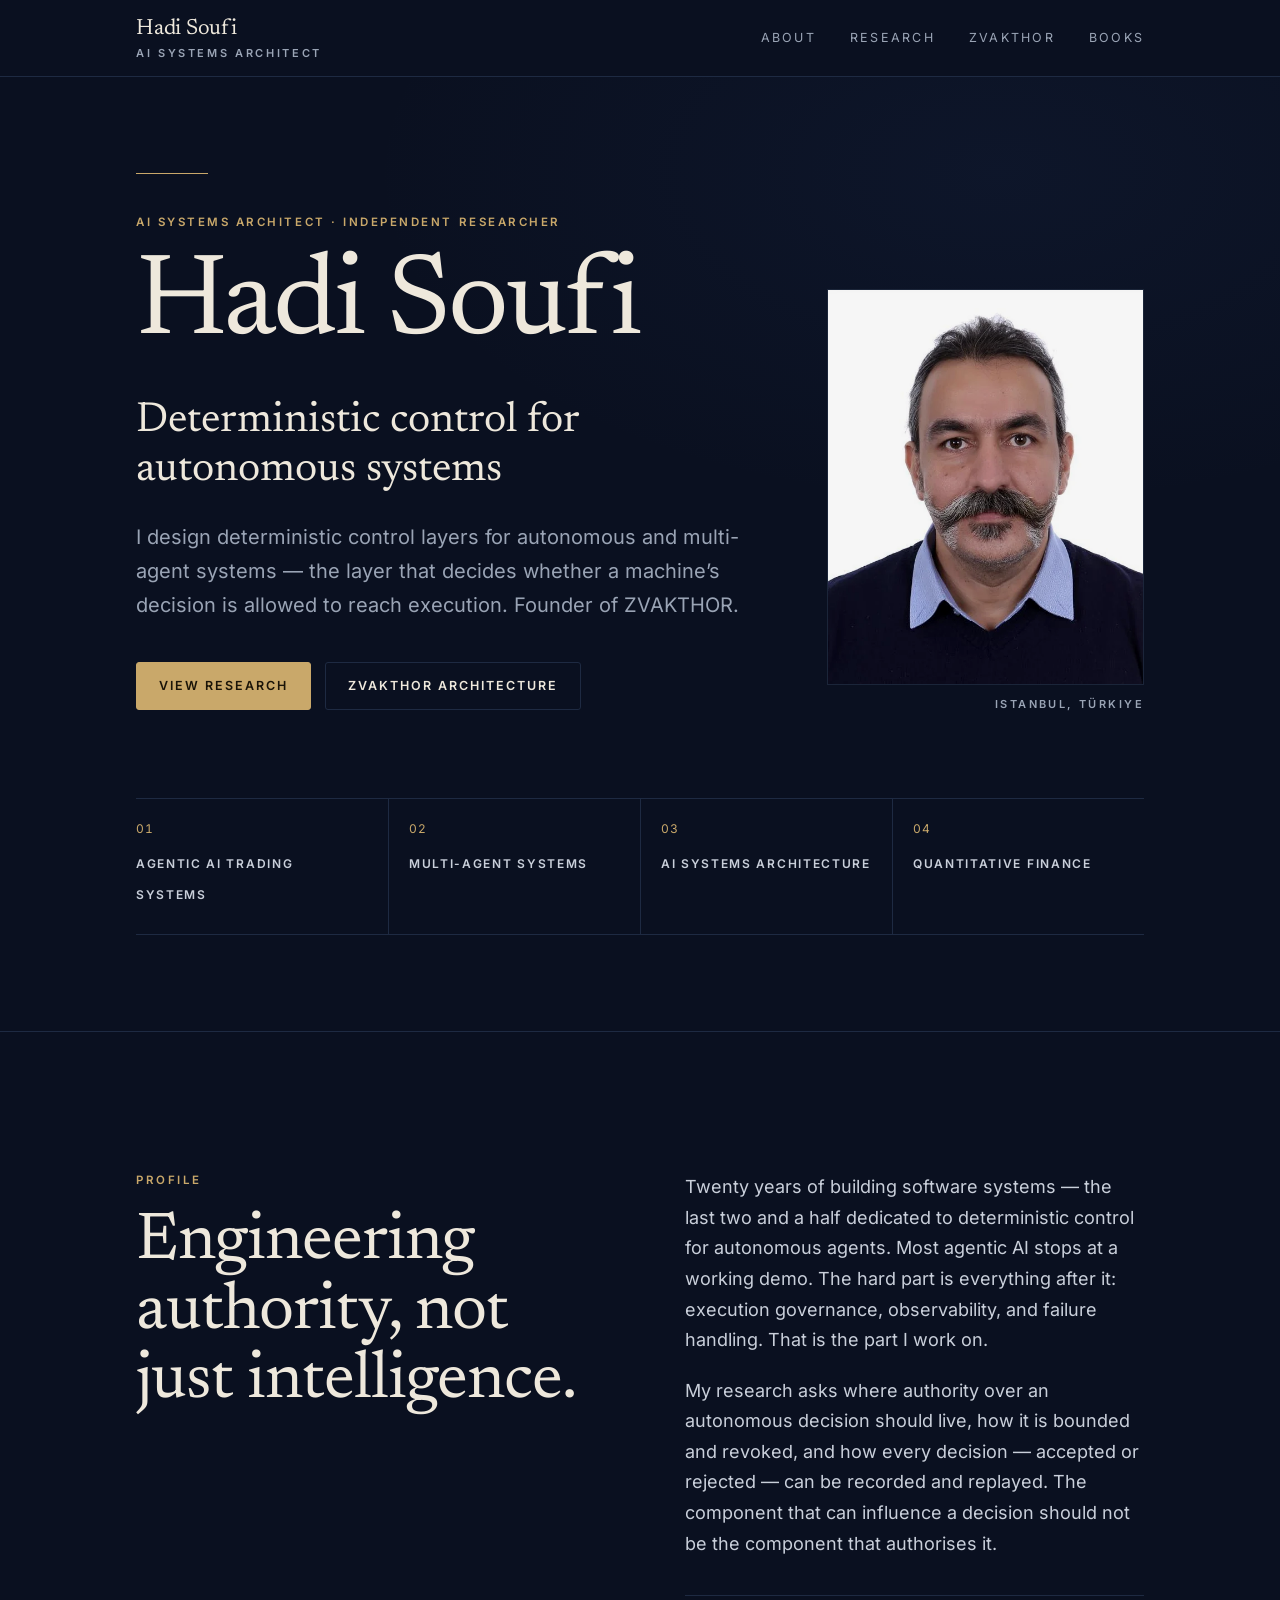
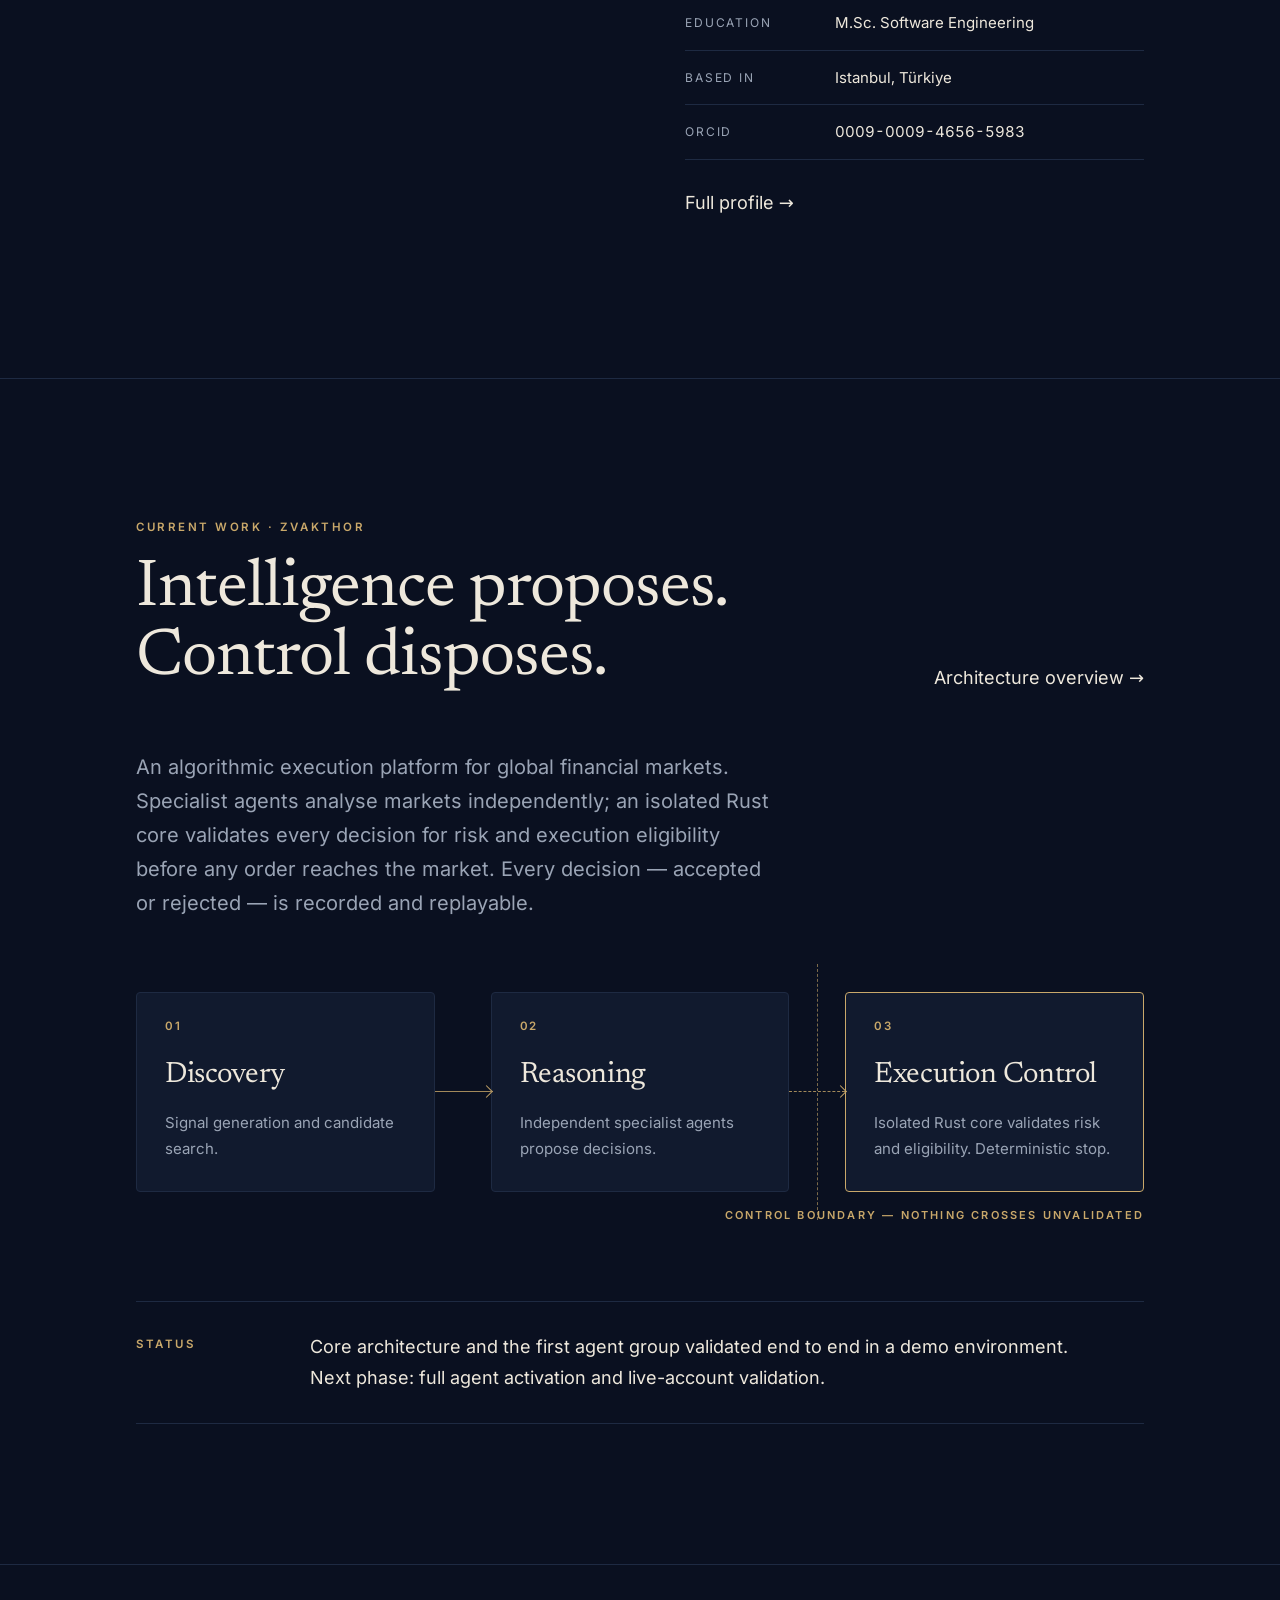
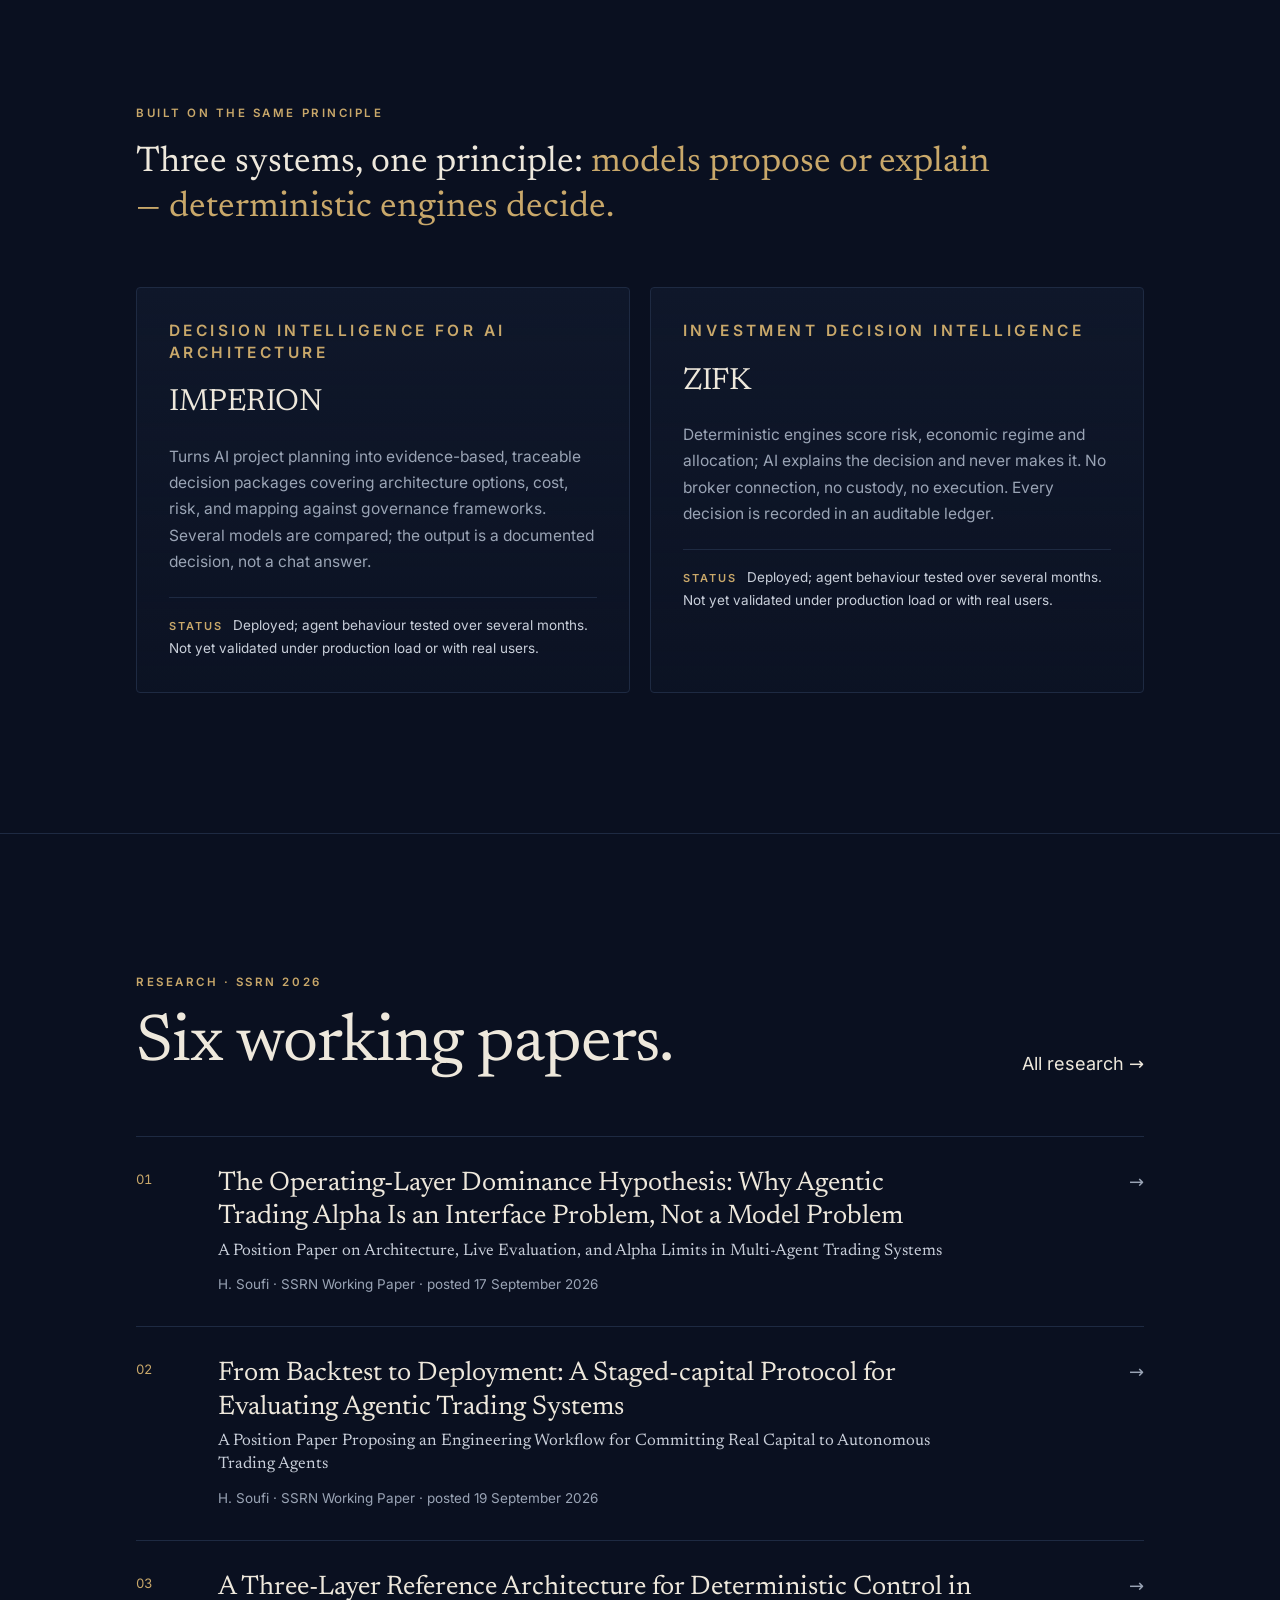
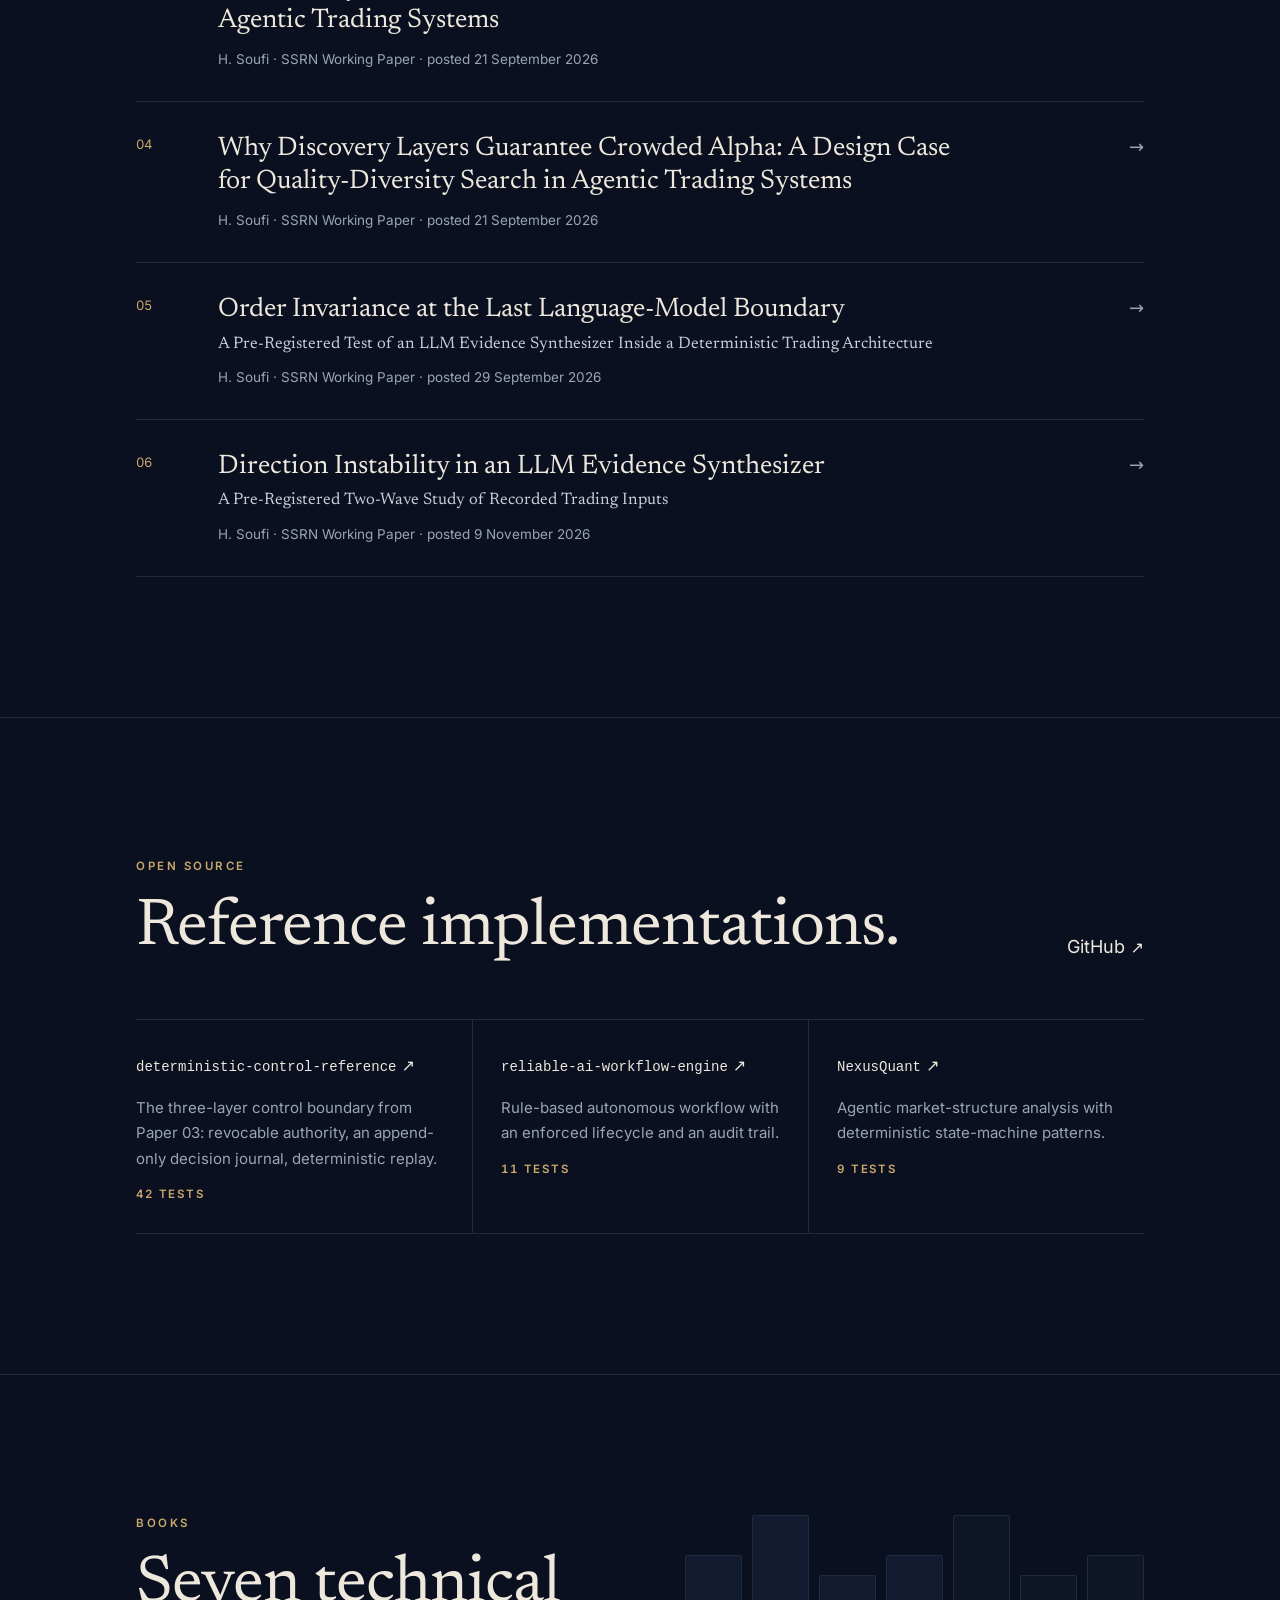
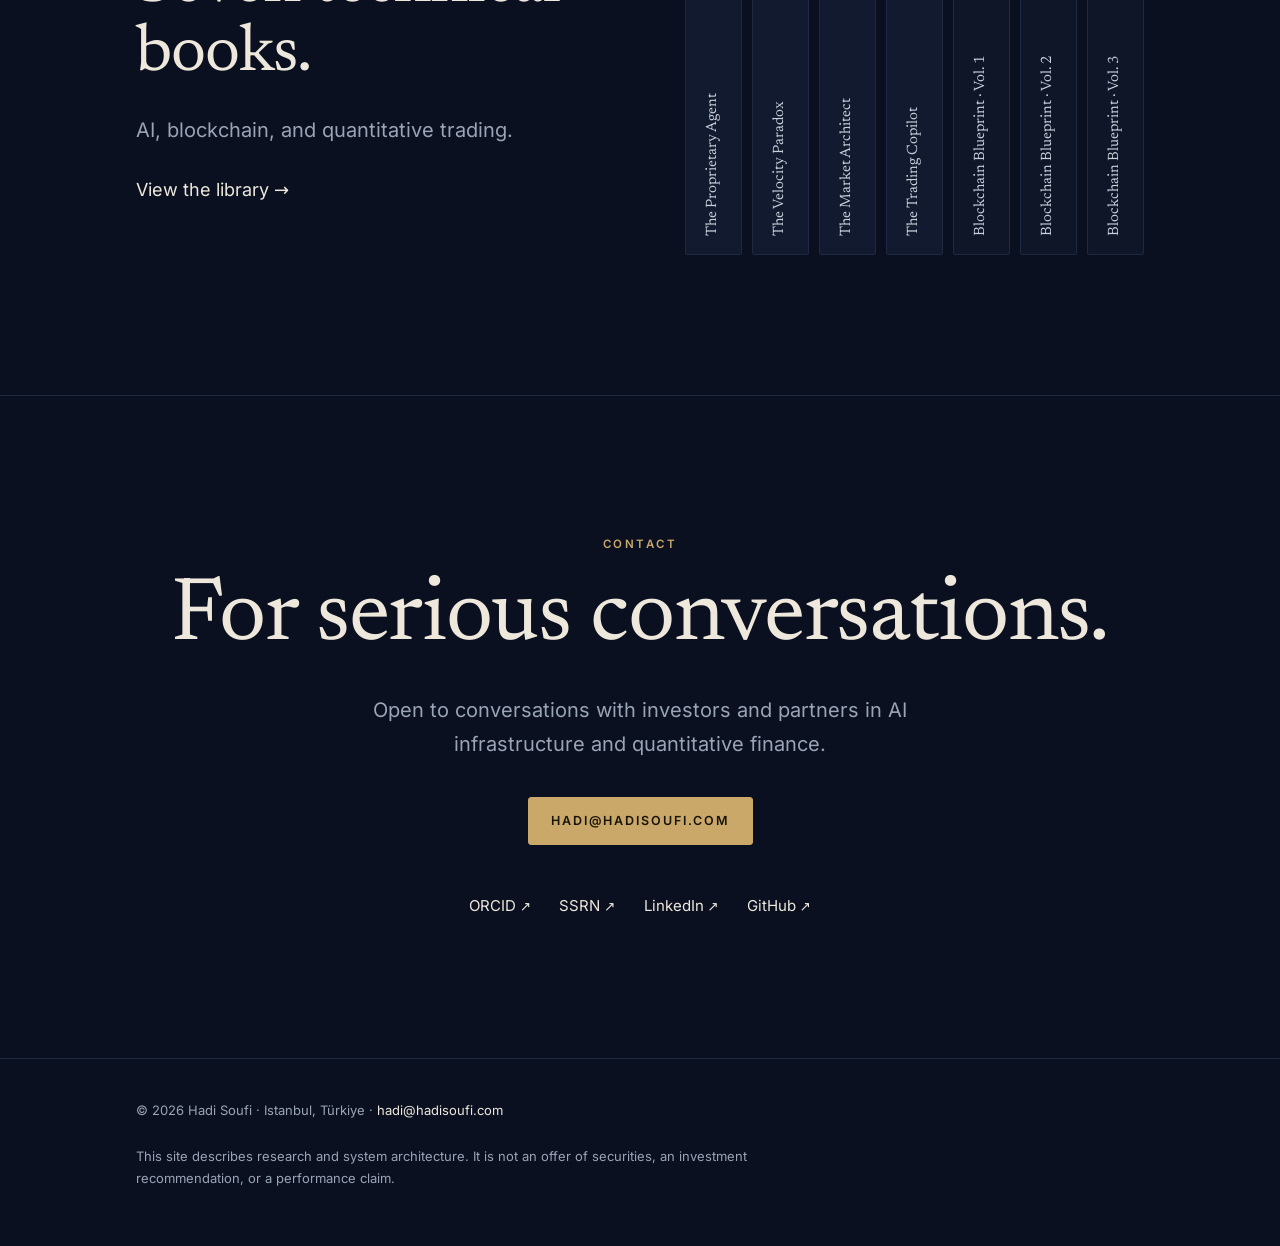
==== commit 6e443f65: "Site polish: higher-resolution portrait, book descriptions, SEO fixes - Portrait replaced with a 567" ====
--- a/index.html
+++ b/index.html
@@ -47,7 +47,7 @@
 <div class="ctas"><a class="btn gold" href="/research/">View research</a><a class="btn" href="/zvakthor/">ZVAKTHOR architecture</a></div>
 </div>
 <figure class="portrait">
-<picture><source srcset="/img/hadi-soufi.webp" type="image/webp"><img src="/img/hadi-soufi.jpg" width="300" height="300" alt="Portrait of Hadi Soufi" fetchpriority="high"></picture>
+<picture><source srcset="/img/hadi-soufi.webp" type="image/webp"><img src="/img/hadi-soufi.jpg" width="567" height="709" alt="Portrait of Hadi Soufi" fetchpriority="high"></picture>
 <figcaption>Istanbul, Türkiye</figcaption>
 </figure>
 </div>
--- a/site.css
+++ b/site.css
@@ -25,7 +25,7 @@
 .top .wrap{display:flex;align-items:center;justify-content:space-between;min-height:76px;gap:24px}
 .brand{display:flex;flex-direction:column;line-height:1.1}
 .brand b{font:400 22px/1.1 var(--serif);color:var(--ink);letter-spacing:-.01em}
-.brand small{font:600 10px/1 var(--sans);letter-spacing:.24em;text-transform:uppercase;color:var(--muted);margin-top:7px}
+.brand small{font:600 11px/1 var(--sans);letter-spacing:.24em;text-transform:uppercase;color:var(--muted);margin-top:7px}
 .nav{display:flex;gap:clamp(18px,3vw,34px);list-style:none;margin:0;padding:0}
 .nav a{font:400 12.5px/1 var(--sans);letter-spacing:.18em;text-transform:uppercase;color:var(--muted);padding:12px 0;display:inline-block}
 .nav a:hover,.nav a[aria-current=page]{color:var(--ink)}
@@ -86,7 +86,7 @@
 .link::after{content:"";position:absolute;right:0;width:9px;height:9px;border-top:1px solid var(--gold);border-right:1px solid var(--gold);transform:rotate(45deg)}
 .link.gate::before{background:none;border-top:1px dashed var(--gold)}
 .boundary{position:absolute;top:-28px;bottom:-28px;width:0;border-left:1px dashed rgba(201,168,106,.6)}
-.boundary-label{font:600 10.5px/1 var(--sans);letter-spacing:.2em;text-transform:uppercase;color:var(--gold);margin-top:18px;text-align:right}
+.boundary-label{font:600 11px/1 var(--sans);letter-spacing:.2em;text-transform:uppercase;color:var(--gold);margin-top:18px;text-align:right}
 .status{display:grid;grid-template-columns:150px 1fr;gap:24px;border-top:1px solid var(--line);border-bottom:1px solid var(--line);padding:30px 0;margin-top:clamp(56px,7vw,80px)}
 .status p.kicker{margin:4px 0 0;color:var(--gold)}
 .status p{color:var(--ink);margin:0;max-width:760px}
@@ -132,6 +132,7 @@
 .booklist li{display:grid;grid-template-columns:1fr auto;gap:20px;align-items:baseline;padding:26px 0;border-bottom:1px solid var(--line)}
 .booklist .t{font:400 clamp(22px,2.2vw,28px)/1.25 var(--serif);color:var(--ink)}
 .booklist .s{display:block;font-size:15px;color:var(--muted);margin-top:6px}
+.booklist .d{font-size:15.5px;color:var(--muted);margin:12px 0 0;max-width:720px}
 .booklist a.b{font:600 12px/1 var(--sans);letter-spacing:.16em;text-transform:uppercase;white-space:nowrap}
 
 /* contact */
@@ -187,6 +188,8 @@
   .repo,.repo+.repo{padding:26px 0;border-left:0}
   .shelf{justify-content:flex-start;height:280px;margin-top:40px}
   .head-row{flex-direction:column;align-items:flex-start}
+  .arrow,.head-row>a,.repo>a,dl.facts a,.contact .links a,.booklist a.b,.crumb a,footer a{display:inline-block;padding:10px 0;margin:-10px 0}
+  .contact .links a{margin:0}
 }
 @media (max-width:640px){
   .top .wrap{flex-direction:column;align-items:flex-start;justify-content:center;padding-top:16px;padding-bottom:6px;gap:6px}
